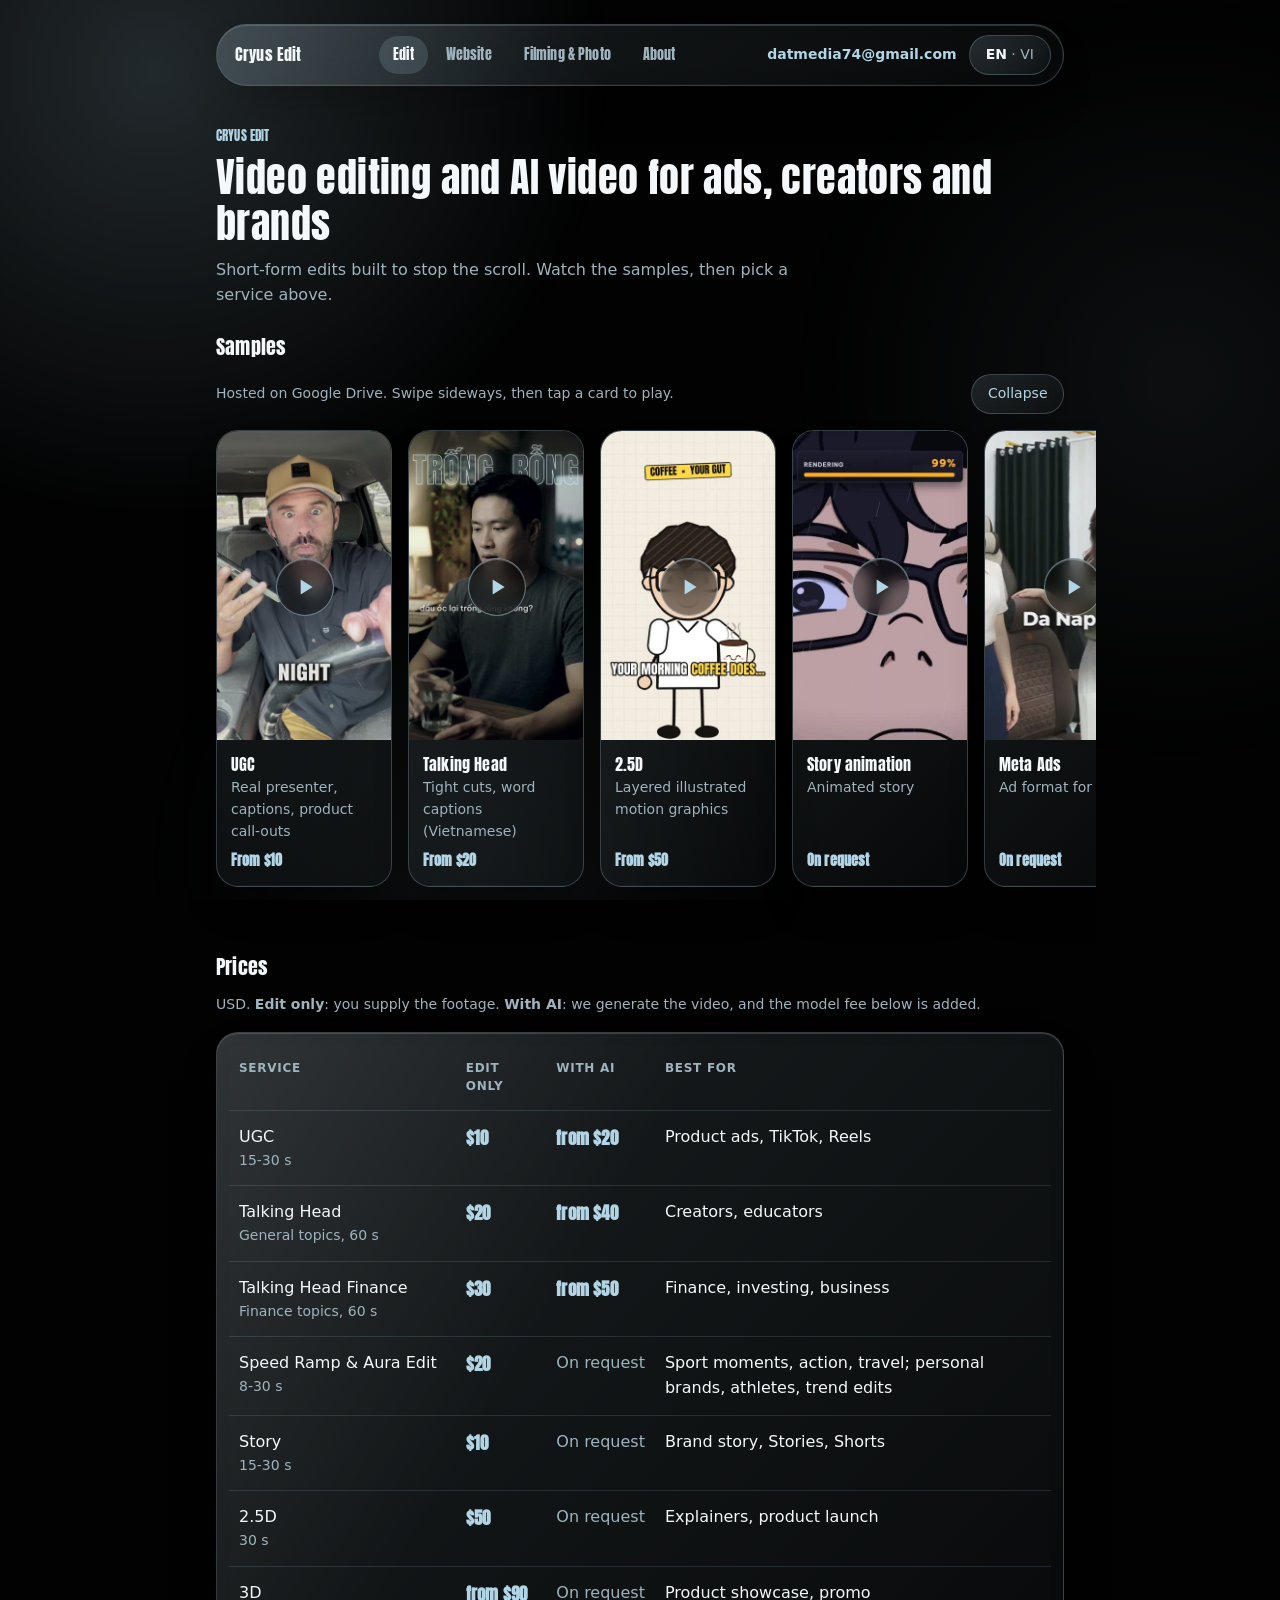
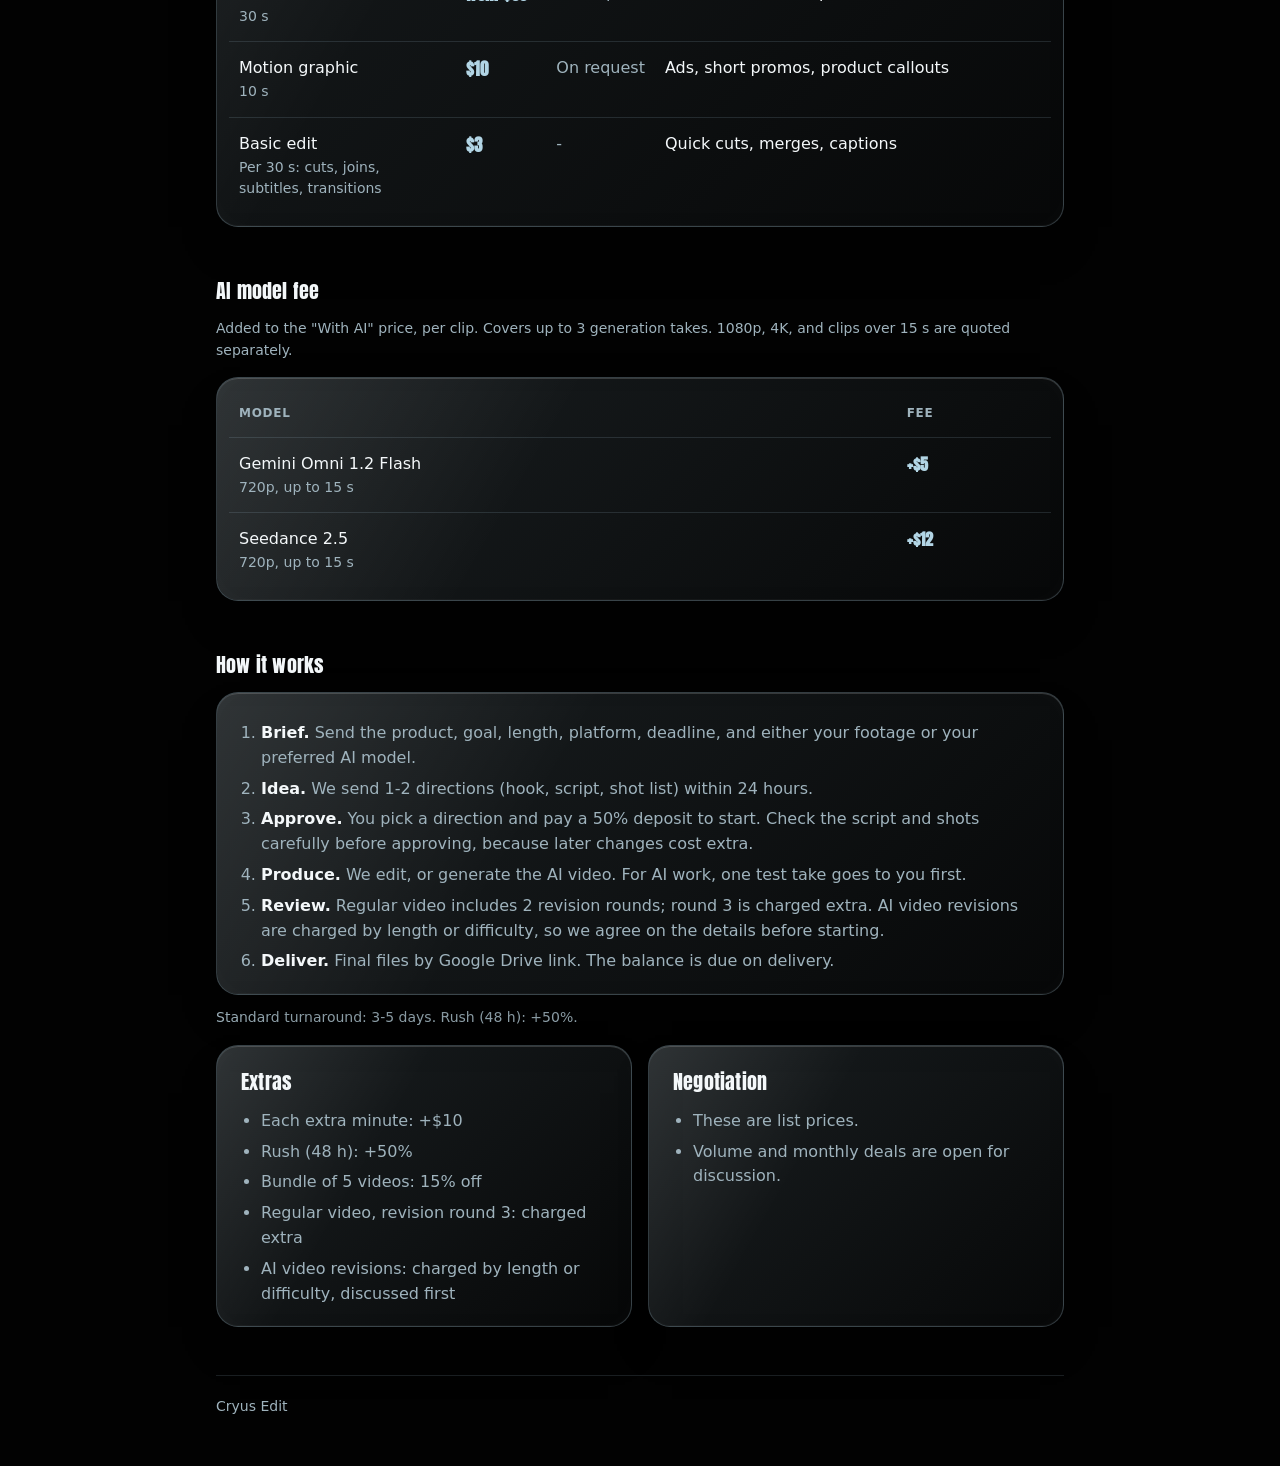
==== index.html @ 7b6c98f0 "Phone price table: show the Best for column and let the table scroll sideways with no visible scroll" ====
<!doctype html>
<html lang="en">
<head>
<meta charset="utf-8">
<meta name="viewport" content="width=device-width, initial-scale=1">
<title>Cryus Edit Store</title>
<meta name="description" content="Video editing, website, and filming services: samples, prices (USD), and process.">
<meta property="og:title" content="Cryus Edit">
<meta property="og:description" content="Video editing, website, and filming services: samples, prices (USD), and process.">
<meta property="og:type" content="website">
<meta property="og:url" content="https://cyrus5x89.github.io/store-cryus.click/">
<meta property="og:image" content="https://cyrus5x89.github.io/store-cryus.click/images/og-preview.jpg">
<meta property="og:image:width" content="1200">
<meta property="og:image:height" content="630">
<meta name="twitter:card" content="summary_large_image">
<link rel="preconnect" href="https://fonts.googleapis.com">
<link rel="preconnect" href="https://fonts.gstatic.com" crossorigin>
<link href="https://fonts.googleapis.com/css2?family=Anton&display=swap" rel="stylesheet">
<style>
  /* Theme: Onyx #020202 + Candy Blue #B2D5E5, liquid glass surfaces */
  :root {
    --grid: 48px;
    --display: "Anton", Impact, "Arial Narrow", sans-serif;
    --bg: #020202;
    --fg: #f4f8fa;
    --muted: #9fb3bd;
    --accent: #B2D5E5;
    --accent-text: #B2D5E5;
    --accent-ink: #020202;
    --surface: linear-gradient(135deg, rgba(178, 213, 229, .14), rgba(178, 213, 229, .03));
    --glass-border: rgba(178, 213, 229, .24);
    --line: rgba(178, 213, 229, .14);
    --glow: rgba(178, 213, 229, .34);
    --glow-soft: rgba(178, 213, 229, .12);
    --shadow: 0 24px 48px -24px rgba(0, 0, 0, .7);
    --sheen: rgba(255, 255, 255, .16);
  }

  * { box-sizing: border-box; }
  html { -webkit-text-size-adjust: 100%; }
  body { margin: 0; min-height: 100vh; background: var(--bg); color: var(--fg); font: 16px/1.55 system-ui, -apple-system, "Segoe UI", sans-serif; overflow-x: hidden; }
  body::before {
    content: ""; position: fixed; inset: 0; z-index: -1; pointer-events: none;
    background:
      radial-gradient(60vw 60vw at 12% 8%, var(--glow), transparent 60%),
      radial-gradient(50vw 50vw at 92% 42%, var(--glow-soft), transparent 62%),
      radial-gradient(44vw 44vw at 38% 96%, var(--glow-soft), transparent 62%);
    opacity: .55;
  }
  main { max-width: 880px; margin: 0 auto; padding: 24px 16px var(--grid); }

  /* One service per page: JS shows the section matching the menu hash */
  .page { display: none; }
  .page.active { display: block; }

  /* Liquid glass surface */
  .glass {
    position: relative; isolation: isolate;
    background: var(--surface);
    backdrop-filter: blur(22px) saturate(170%);
    -webkit-backdrop-filter: blur(22px) saturate(170%);
    border: 1px solid var(--glass-border);
    border-radius: 22px;
    box-shadow: inset 0 1px 0 var(--sheen), inset 0 -1px 0 rgba(255, 255, 255, .03), var(--shadow);
    overflow: hidden;
  }
  .glass::before {
    content: ""; position: absolute; inset: 0; z-index: -1; border-radius: inherit; pointer-events: none;
    background: linear-gradient(120deg, var(--sheen), transparent 38%);
    opacity: .6;
  }

  /* Top menu */
  .topbar { position: sticky; top: 12px; z-index: 20; display: flex; flex-wrap: wrap; align-items: center; justify-content: space-between; gap: 10px 16px; padding: 10px 12px 10px 18px; margin: 0 0 40px; border-radius: 999px; }
  .brand { font-weight: 700; letter-spacing: -.01em; color: var(--fg); text-decoration: none; }
  .nav { display: flex; flex-wrap: wrap; gap: 4px; }
  .nav a { color: var(--muted); text-decoration: none; font-size: 14px; padding: 8px 14px; border-radius: 999px; transition: background .2s ease, color .2s ease; }
  .nav a:hover, .nav a:focus-visible, .nav a.current { color: var(--fg); background: rgba(178, 213, 229, .16); }
  .tools { display: flex; align-items: center; gap: 12px; }
  .mail { font-size: 14px; color: var(--accent-text); text-decoration: none; font-weight: 600; }
  .lang { display: inline-block; font-size: 14px; color: var(--muted); padding: 8px 16px; border: 1px solid var(--glass-border); border-radius: 999px; background: var(--surface); backdrop-filter: blur(14px); -webkit-backdrop-filter: blur(14px); }
  .lang a { color: var(--muted); text-decoration: none; }
  .lang strong { color: var(--fg); }
  .eyebrow { margin: 0 0 8px; color: var(--accent-text); font-size: 13px; font-weight: 600; letter-spacing: .08em; text-transform: uppercase; }
  h1 { font-size: clamp(28px, 5vw, 40px); line-height: 1.15; margin: 0 0 12px; letter-spacing: -.01em; }
  h2 { font-size: 20px; margin: var(--grid) 0 12px; }
  .page > h2:first-child { margin-top: 24px; }
  .lead { color: var(--muted); margin: 0; max-width: 60ch; }
  .note { color: var(--muted); font-size: 14px; margin: 0 0 16px; }
  a { color: var(--accent-text); }
  h1, h2, .brand, .nav a, .eyebrow, td.price, figcaption strong, figcaption em { font-family: var(--display); font-weight: 400; letter-spacing: .01em; }

  /* Samples: a sideways strip that scrolls with touch on phones and two-finger trackpad on macOS */
  .demos { display: flex; gap: 16px; overflow-x: auto; scroll-snap-type: x mandatory; overscroll-behavior-x: contain; -webkit-overflow-scrolling: touch; scrollbar-width: none; margin: -12px -32px -40px; padding: 16px 32px 56px; scroll-padding-inline: 32px; }
  .demos > figure { flex: 0 0 176px; scroll-snap-align: start; backdrop-filter: none; -webkit-backdrop-filter: none; }
  .demos::-webkit-scrollbar { display: none; }
  .samples-bar { display: flex; flex-wrap: wrap; align-items: center; justify-content: space-between; gap: 8px 12px; margin: 0 0 12px; }
  .samples-bar .note { margin: 0; }
  .toggle { font: inherit; font-size: 14px; color: var(--accent-text); background: var(--surface); border: 1px solid var(--glass-border); border-radius: 999px; padding: 8px 16px; cursor: pointer; backdrop-filter: blur(14px); -webkit-backdrop-filter: blur(14px); }
  .toggle:hover, .toggle:focus-visible { border-color: var(--accent); }
  [hidden] { display: none !important; }
  figure { margin: 0; display: flex; flex-direction: column; transition: transform .25s ease; }
  @media (hover: hover) { figure:hover { transform: translateY(-3px); } }
  .frame { position: relative; aspect-ratio: 9 / 16; background: #000; }
  .frame.lite { cursor: pointer; background: #000 var(--poster) center / var(--fit, cover) no-repeat; }
  .frame.lite::after {
    content: ""; position: absolute; left: 50%; top: 50%; width: 56px; height: 56px; margin: -28px 0 0 -28px;
    border-radius: 50%; background: rgba(2, 2, 2, .42) url("data:image/svg+xml,%3Csvg xmlns='http://www.w3.org/2000/svg' viewBox='0 0 24 24'%3E%3Cpath fill='%23B2D5E5' d='M8 5v14l11-7z'/%3E%3C/svg%3E") no-repeat center / 26px;
    border: 1px solid rgba(178, 213, 229, .5); box-shadow: inset 0 1px 0 rgba(255, 255, 255, .25);
    backdrop-filter: blur(8px); -webkit-backdrop-filter: blur(8px);
  }
  .frame.lite:hover::after, .frame.lite:focus-visible::after { background-color: rgba(2, 2, 2, .65); }
  .frame iframe { position: absolute; inset: 0; width: 100%; height: 100%; border: 0; }
  .lightbox { position: fixed; inset: 0; z-index: 50; display: grid; place-items: center; padding: 16px; background: rgba(2, 2, 2, .9); }
  .lightbox-frame { position: relative; height: min(82vh, (100vw - 32px) * 16 / 9); aspect-ratio: 9 / 16; background: #000; border-radius: 18px; overflow: hidden; }
  .lightbox-frame iframe { position: absolute; inset: 0; width: 100%; height: 100%; border: 0; }
  .lightbox-close { position: absolute; top: 16px; right: 16px; width: 44px; height: 44px; border-radius: 50%; border: 1px solid var(--glass-border); background: var(--surface); color: var(--fg); font: inherit; font-size: 26px; line-height: 1; cursor: pointer; }
  figcaption { flex: 1; display: flex; flex-direction: column; padding: 12px 14px 14px; }
  figcaption strong { display: block; font-size: 16px; }
  figcaption span { display: block; color: var(--muted); font-size: 14px; }
  figcaption em { margin-top: auto; padding-top: 8px; font-style: normal; font-weight: 600; font-size: 14px; color: var(--accent-text); }

  .table-wrap { padding: 12px; overflow-x: auto; scrollbar-width: none; }
  .table-wrap::-webkit-scrollbar { display: none; }
  table { width: 100%; border-collapse: collapse; }
  th, td { text-align: left; padding: 14px 10px; border-bottom: 1px solid var(--line); vertical-align: top; }
  tr:last-child td { border-bottom: 0; }
  th { font-size: 12px; text-transform: uppercase; letter-spacing: .06em; color: var(--muted); font-weight: 600; }
  td.price { white-space: nowrap; font-weight: 700; font-size: 17px; color: var(--accent-text); }
  td small { display: block; color: var(--muted); font-weight: 400; font-size: 14px; }
  td.na { color: var(--muted); white-space: nowrap; }
  tr:hover td { background: rgba(178, 213, 229, .06); }
  .fee { width: 100%; }
  .fee td.price { font-size: 16px; }

  .panel { padding: 20px 24px; }
  ol, ul { padding-left: 20px; color: var(--muted); margin: 8px 0 0; }
  li + li { margin-top: 6px; }
  li strong { color: var(--fg); }
  .cols { display: grid; grid-template-columns: 1fr 1fr; gap: 16px; margin-top: 16px; }
  .cols .panel h2 { margin-top: 0; }
  .soon { margin: 0; color: var(--muted); }
  .about-text { margin: 0 0 14px; color: var(--fg); }
  .about-text:last-child { margin-bottom: 0; }
  footer { margin-top: var(--grid); padding-top: 20px; border-top: 1px solid var(--line); color: var(--muted); font-size: 14px; }

  @media (prefers-reduced-motion: reduce) { figure, .nav a { transition: none; } }
  @media (max-width: 560px) {
    main { padding: 16px 16px 32px; }
    .topbar { position: static; border-radius: 22px; padding: 12px 14px; }
    .tools { display: contents; }
    .lang { order: 1; }
    .nav { order: 2; width: 100%; justify-content: space-between; }
    .mail { order: 3; width: 100%; text-align: center; }
    .nav a { padding: 8px 12px; }
    table:not(.fee) { min-width: 520px; }
    .cols { grid-template-columns: 1fr; }
    .demos { gap: 12px; margin: -12px -16px -40px; padding: 16px 16px 56px; scroll-padding-inline: 16px; }
    .demos > figure { flex-basis: 62vw; max-width: 220px; }
    .panel { padding: 16px 16px; }
    .table-wrap { padding: 8px; }
  }
</style>
</head>
<body>
<main>
  <div class="glass topbar">
    <a class="brand" href="#edit">Cryus Edit</a>
    <nav class="nav" aria-label="Services">
      <a href="#edit" class="current">Edit</a>
      <a href="#website">Website</a>
      <a href="#shoot">Filming &amp; Photo</a>
      <a href="#about">About</a>
    </nav>
    <div class="tools">
      <a class="mail" href="mailto:datmedia74@gmail.com">datmedia74@gmail.com</a>
      <nav class="lang" aria-label="Language"><strong>EN</strong> · <a href="vi/">VI</a></nav>
    </div>
  </div>

  <header>
    <p class="eyebrow">Cryus Edit</p>
    <h1>Video editing and AI video for ads, creators and brands</h1>
    <p class="lead">Short-form edits built to stop the scroll. Watch the samples, then pick a service above.</p>
  </header>

  <section id="edit" class="page active">
    <h2>Samples</h2>
    <div class="samples-bar">
      <p class="note">Hosted on Google Drive. Swipe sideways, then tap a card to play.</p>
      <button class="toggle" type="button" aria-expanded="true" aria-controls="samples" data-show="Expand" data-hide="Collapse">Collapse</button>
    </div>
    <div id="samples" class="demos">
      <figure class="glass">
        <div class="frame lite" data-id="1p9pjjGPeXxyqA8S3aKXoraft8uNAAS96" role="button" tabindex="0" aria-label="Play UGC sample" style="--poster: url(posters/ugc.jpg)"></div>
        <figcaption><strong>UGC</strong><span>Real presenter, captions, product call-outs</span><em>From $10</em></figcaption>
      </figure>
      <figure class="glass">
        <div class="frame lite" data-id="1J3FIUL8aNveXHi1twIa9HFQ4Rhoi6mRR" role="button" tabindex="0" aria-label="Play talking head sample" style="--poster: url(posters/talking-head.jpg)"></div>
        <figcaption><strong>Talking Head</strong><span>Tight cuts, word captions (Vietnamese)</span><em>From $20</em></figcaption>
      </figure>
      <figure class="glass">
        <div class="frame lite" data-id="1OXOwCn41_zzfOne5k1NEwhC5j-mdf4Fe" role="button" tabindex="0" aria-label="Play 2.5D sample" style="--poster: url(posters/2-5d.jpg)"></div>
        <figcaption><strong>2.5D</strong><span>Layered illustrated motion graphics</span><em>From $50</em></figcaption>
      </figure>
      <figure class="glass">
        <a class="frame lite" href="https://drive.google.com/file/d/1ZDlUkHjY2deSe7CjZ_yTsZkhxEV7LFqw/view" target="_blank" rel="noopener" aria-label="Open story animation on Google Drive" style="--poster: url(posters/story-animation.jpg); --fit: contain"></a>
        <figcaption><strong>Story animation</strong><span>Animated story</span><em>On request</em></figcaption>
      </figure>
      <figure class="glass">
        <div class="frame lite" data-id="1ChYAYzRmGsgafRvuCCMm8z8-V-Dq0fQ4" role="button" tabindex="0" aria-label="Play Meta Ads sample" style="--poster: url(posters/meta-ads.jpg)"></div>
        <figcaption><strong>Meta Ads</strong><span>Ad format for Meta</span><em>On request</em></figcaption>
      </figure>
      <figure class="glass">
        <div class="frame lite" data-id="1Dmc73qUovKvxWZnsee2c2e-Tgw_4gIPB" role="button" tabindex="0" aria-label="Play TikTok Ads sample" style="--poster: url(posters/tiktok-ads.jpg)"></div>
        <figcaption><strong>TikTok Ads</strong><span>Ad format for TikTok</span><em>On request</em></figcaption>
      </figure>
      <figure class="glass">
        <div class="frame lite" data-id="1_vcpfGdxhUAM4mWTvZEfxN376J46DKhQ" role="button" tabindex="0" aria-label="Play Video AI sample" style="--poster: url(posters/video-ai.jpg)"></div>
        <figcaption><strong>Video AI</strong><span>AI-generated video</span><em>On request</em></figcaption>
      </figure>
      <figure class="glass">
        <div class="frame lite" data-id="1BuWizvljoYq9TpTMN3lXQ958Pi2RWB16" role="button" tabindex="0" aria-label="Play ASRM sample" style="--poster: url(posters/asrm.jpg)"></div>
        <figcaption><strong>ASRM</strong><span>Sample video</span><em>On request</em></figcaption>
      </figure>
      <figure class="glass">
        <div class="frame lite" data-id="1CV-J16uWAyp7_Tw1kbD-FGR_nJsXSlUb" role="button" tabindex="0" aria-label="Play international UGC sample" style="--poster: url(posters/ugc-international.jpg)"></div>
        <figcaption><strong>International UGC</strong><span>English-speaking creator</span><em>On request</em></figcaption>
      </figure>
    </div>

    <h2>Prices</h2>
    <p class="note">USD. <strong>Edit only</strong>: you supply the footage. <strong>With AI</strong>: we generate the video, and the model fee below is added.</p>
    <div class="glass table-wrap">
      <table>
        <thead>
          <tr><th>Service</th><th>Edit only</th><th>With AI</th><th>Best for</th></tr>
        </thead>
        <tbody>
          <tr><td>UGC<small>15-30 s</small></td><td class="price">$10</td><td class="price">from $20</td><td>Product ads, TikTok, Reels</td></tr>
          <tr><td>Talking Head<small>General topics, 60 s</small></td><td class="price">$20</td><td class="price">from $40</td><td>Creators, educators</td></tr>
          <tr><td>Talking Head Finance<small>Finance topics, 60 s</small></td><td class="price">$30</td><td class="price">from $50</td><td>Finance, investing, business</td></tr>
          <tr><td>Speed Ramp &amp; Aura Edit<small>8-30 s</small></td><td class="price">$20</td><td class="na">On request</td><td>Sport moments, action, travel; personal brands, athletes, trend edits</td></tr>
          <tr><td>Story<small>15-30 s</small></td><td class="price">$10</td><td class="na">On request</td><td>Brand story, Stories, Shorts</td></tr>
          <tr><td>2.5D<small>30 s</small></td><td class="price">$50</td><td class="na">On request</td><td>Explainers, product launch</td></tr>
          <tr><td>3D<small>30 s</small></td><td class="price">from $90</td><td class="na">On request</td><td>Product showcase, promo</td></tr>
          <tr><td>Motion graphic<small>10 s</small></td><td class="price">$10</td><td class="na">On request</td><td>Ads, short promos, product callouts</td></tr>
          <tr><td>Basic edit<small>Per 30 s: cuts, joins, subtitles, transitions</small></td><td class="price">$3</td><td class="na">-</td><td>Quick cuts, merges, captions</td></tr>
        </tbody>
      </table>
    </div>

    <h2>AI model fee</h2>
    <p class="note">Added to the "With AI" price, per clip. Covers up to 3 generation takes. 1080p, 4K, and clips over 15 s are quoted separately.</p>
    <div class="glass table-wrap">
      <table class="fee">
        <thead>
          <tr><th>Model</th><th>Fee</th></tr>
        </thead>
        <tbody>
          <tr><td>Gemini Omni 1.2 Flash<small>720p, up to 15 s</small></td><td class="price">+$5</td></tr>
          <tr><td>Seedance 2.5<small>720p, up to 15 s</small></td><td class="price">+$12</td></tr>
        </tbody>
      </table>
    </div>

    <h2>How it works</h2>
    <div class="glass panel">
      <ol>
        <li><strong>Brief.</strong> Send the product, goal, length, platform, deadline, and either your footage or your preferred AI model.</li>
        <li><strong>Idea.</strong> We send 1-2 directions (hook, script, shot list) within 24 hours.</li>
        <li><strong>Approve.</strong> You pick a direction and pay a 50% deposit to start. Check the script and shots carefully before approving, because later changes cost extra.</li>
        <li><strong>Produce.</strong> We edit, or generate the AI video. For AI work, one test take goes to you first.</li>
        <li><strong>Review.</strong> Regular video includes 2 revision rounds; round 3 is charged extra. AI video revisions are charged by length or difficulty, so we agree on the details before starting.</li>
        <li><strong>Deliver.</strong> Final files by Google Drive link. The balance is due on delivery.</li>
      </ol>
    </div>
    <p class="note" style="margin-top:12px">Standard turnaround: 3-5 days. Rush (48 h): +50%.</p>

    <div class="cols">
      <section class="glass panel">
        <h2>Extras</h2>
        <ul>
          <li>Each extra minute: +$10</li>
          <li>Rush (48 h): +50%</li>
          <li>Bundle of 5 videos: 15% off</li>
          <li>Regular video, revision round 3: charged extra</li>
          <li>AI video revisions: charged by length or difficulty, discussed first</li>
        </ul>
      </section>
      <section class="glass panel">
        <h2>Negotiation</h2>
        <ul>
          <li>These are list prices.</li>
          <li>Volume and monthly deals are open for discussion.</li>
        </ul>
      </section>
    </div>
  </section>

  <section id="website" class="page">
    <h2>Website</h2>
    <div class="glass panel">
      <p class="soon"><strong>Coming soon.</strong> No preview yet. Email us to discuss your website.</p>
    </div>
  </section>

  <section id="shoot" class="page">
    <h2>Filming &amp; Photo</h2>
    <div class="glass panel">
      <p class="soon"><strong>Coming soon.</strong> No preview yet. Email us to discuss your shoot.</p>
    </div>
  </section>

  <section id="about" class="page">
    <h2>About</h2>
    <div class="glass panel">
      <p class="about-text">I have been editing videos since 2019, starting from small independent projects. Over seven years, I have built a strong sense of pacing: knowing when to punch in and when to leave room to breathe.</p>
      <p class="about-text">I structure every short video to hold attention from start to finish, with a strong opening hook, deliberate camera angles, clean transitions, and a CTA that lands naturally at the end.</p>
    </div>
  </section>

  <footer>Cryus Edit</footer>
</main>
<script>
  // One service per page: the menu hash picks which section shows.
  var pages = ['edit', 'website', 'shoot', 'about'];
  function showPage(scroll) {
    var id = location.hash.slice(1);
    if (pages.indexOf(id) < 0) id = 'edit';
    document.querySelectorAll('.page').forEach(function (s) { s.classList.toggle('active', s.id === id); });
    document.querySelectorAll('.nav a').forEach(function (a) { a.classList.toggle('current', a.getAttribute('href') === '#' + id); });
    if (scroll) window.scrollTo(0, 0);
  }
  addEventListener('hashchange', function () { showPage(true); });
  showPage(false);

  // Collapse / expand the samples strip.
  document.querySelectorAll('.toggle').forEach(function (btn) {
    var box = document.getElementById(btn.getAttribute('aria-controls'));
    btn.addEventListener('click', function () {
      var open = btn.getAttribute('aria-expanded') !== 'true';
      btn.setAttribute('aria-expanded', String(open));
      box.hidden = !open;
      btn.textContent = open ? btn.dataset.hide : btn.dataset.show;
    });
  });

  // Lite embed: ảnh poster trước, trình phát Drive chỉ tải khi bấm.
  var box = document.createElement('div');
  box.className = 'lightbox';
  box.hidden = true;
  box.innerHTML = '<div class="lightbox-frame"></div><button class="lightbox-close" type="button" aria-label="Close">&times;</button>';
  document.body.appendChild(box);
  function closeBox() {
    box.hidden = true;
    box.querySelector('.lightbox-frame').replaceChildren();
  }
  box.addEventListener('click', function (e) { if (e.target === box) closeBox(); });
  box.querySelector('.lightbox-close').addEventListener('click', closeBox);
  addEventListener('keydown', function (e) { if (e.key === 'Escape' && !box.hidden) closeBox(); });

  document.querySelectorAll('div.frame.lite').forEach(function (el) {
    function open() {
      var f = document.createElement('iframe');
      f.src = 'https://drive.google.com/file/d/' + el.dataset.id + '/preview';
      f.allow = 'autoplay; fullscreen';
      f.allowFullscreen = true;
      f.title = el.getAttribute('aria-label');
      box.querySelector('.lightbox-frame').replaceChildren(f);
      box.hidden = false;
    }
    el.addEventListener('click', open);
    el.addEventListener('keydown', function (e) {
      if (e.key === 'Enter' || e.key === ' ') { e.preventDefault(); open(); }
    });
  });

  // Alignment check: ?grid=48 draws a 48px canvas grid over the page.
  if (new URLSearchParams(location.search).get('grid') === '48') {
    var c = document.createElement('canvas');
    c.style.cssText = 'position:absolute;top:0;left:0;pointer-events:none;z-index:9999';
    document.body.appendChild(c);
    var draw = function () {
      c.width = document.documentElement.scrollWidth;
      c.height = document.documentElement.scrollHeight;
      var x = c.getContext('2d');
      x.strokeStyle = 'rgba(255,0,0,.35)';
      x.beginPath();
      var m = document.querySelector('main').getBoundingClientRect();
      var ox = (m.left + scrollX) % 48;
      for (var i = ox; i <= c.width; i += 48) { x.moveTo(i + .5, 0); x.lineTo(i + .5, c.height); }
      for (var j = 0; j <= c.height; j += 48) { x.moveTo(0, j + .5); x.lineTo(c.width, j + .5); }
      x.stroke();
    };
    draw();
    addEventListener('resize', draw);
  }
</script>
</body>
</html>
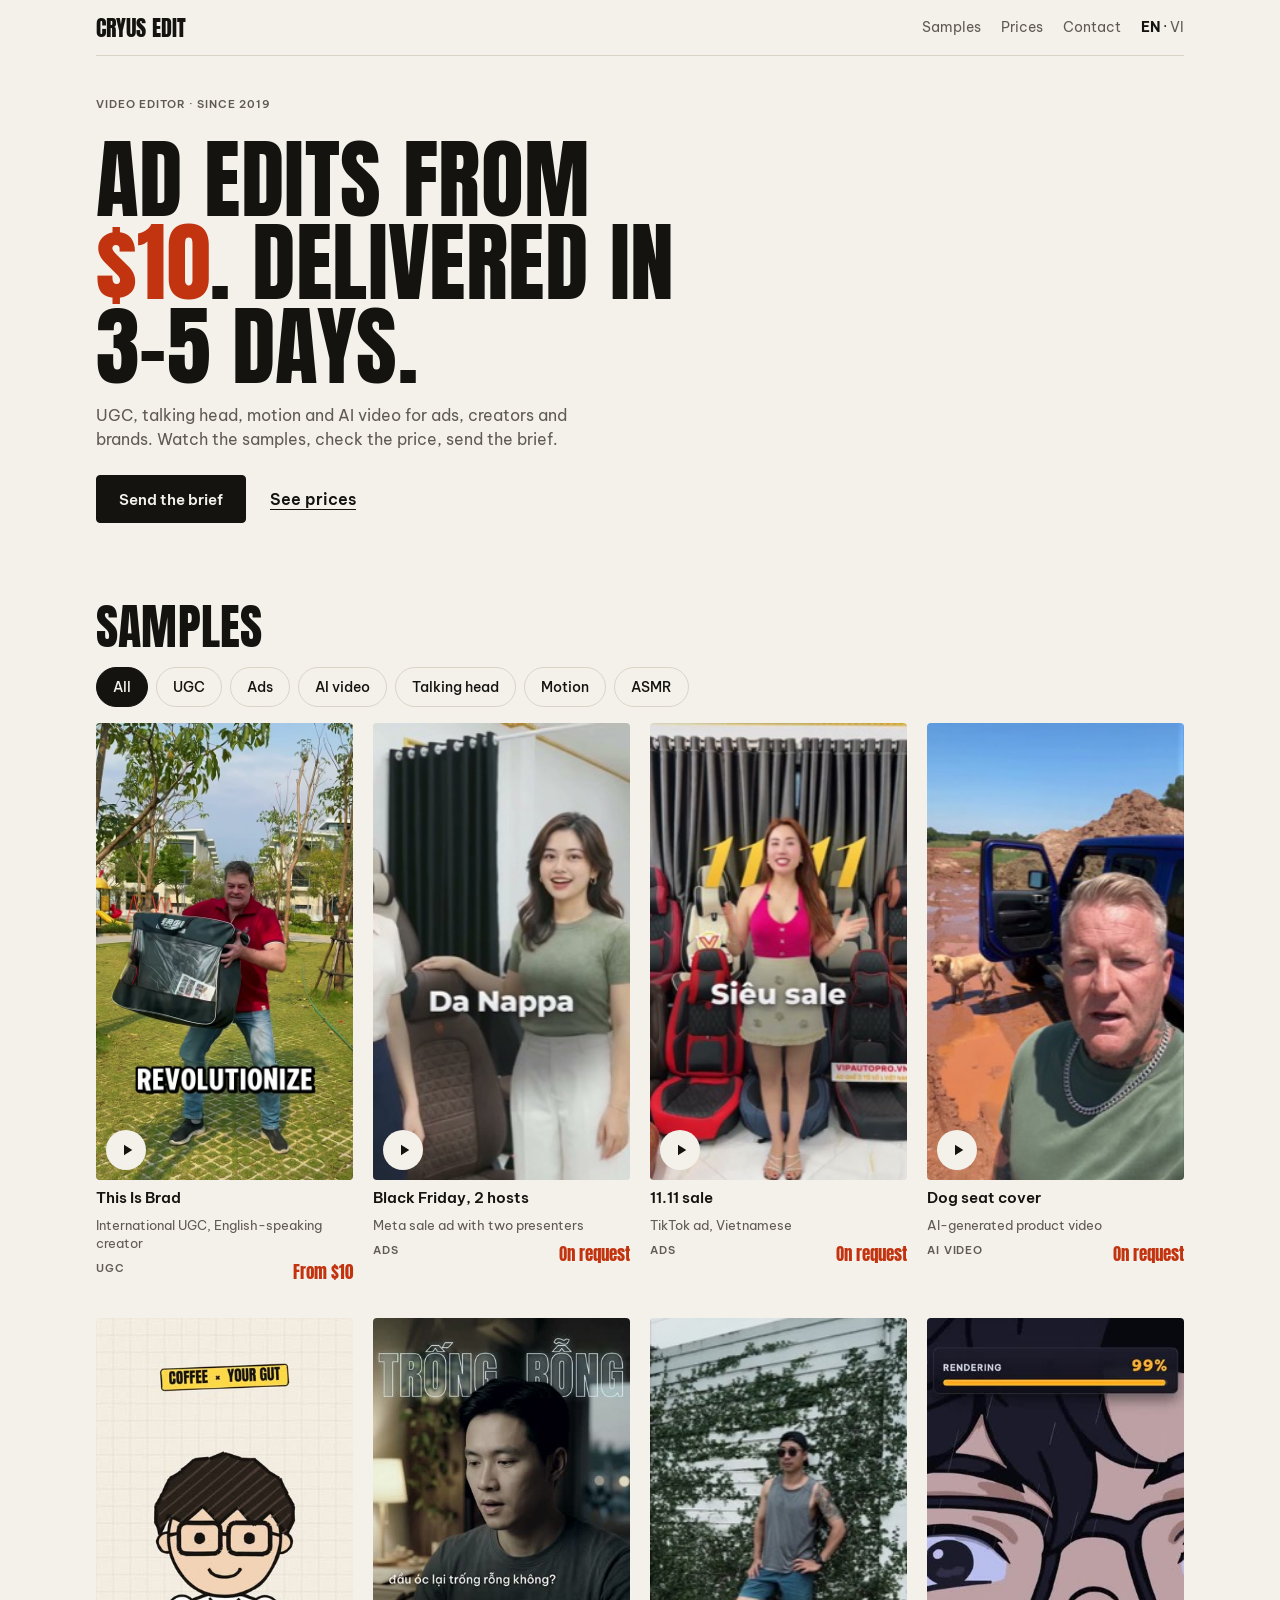
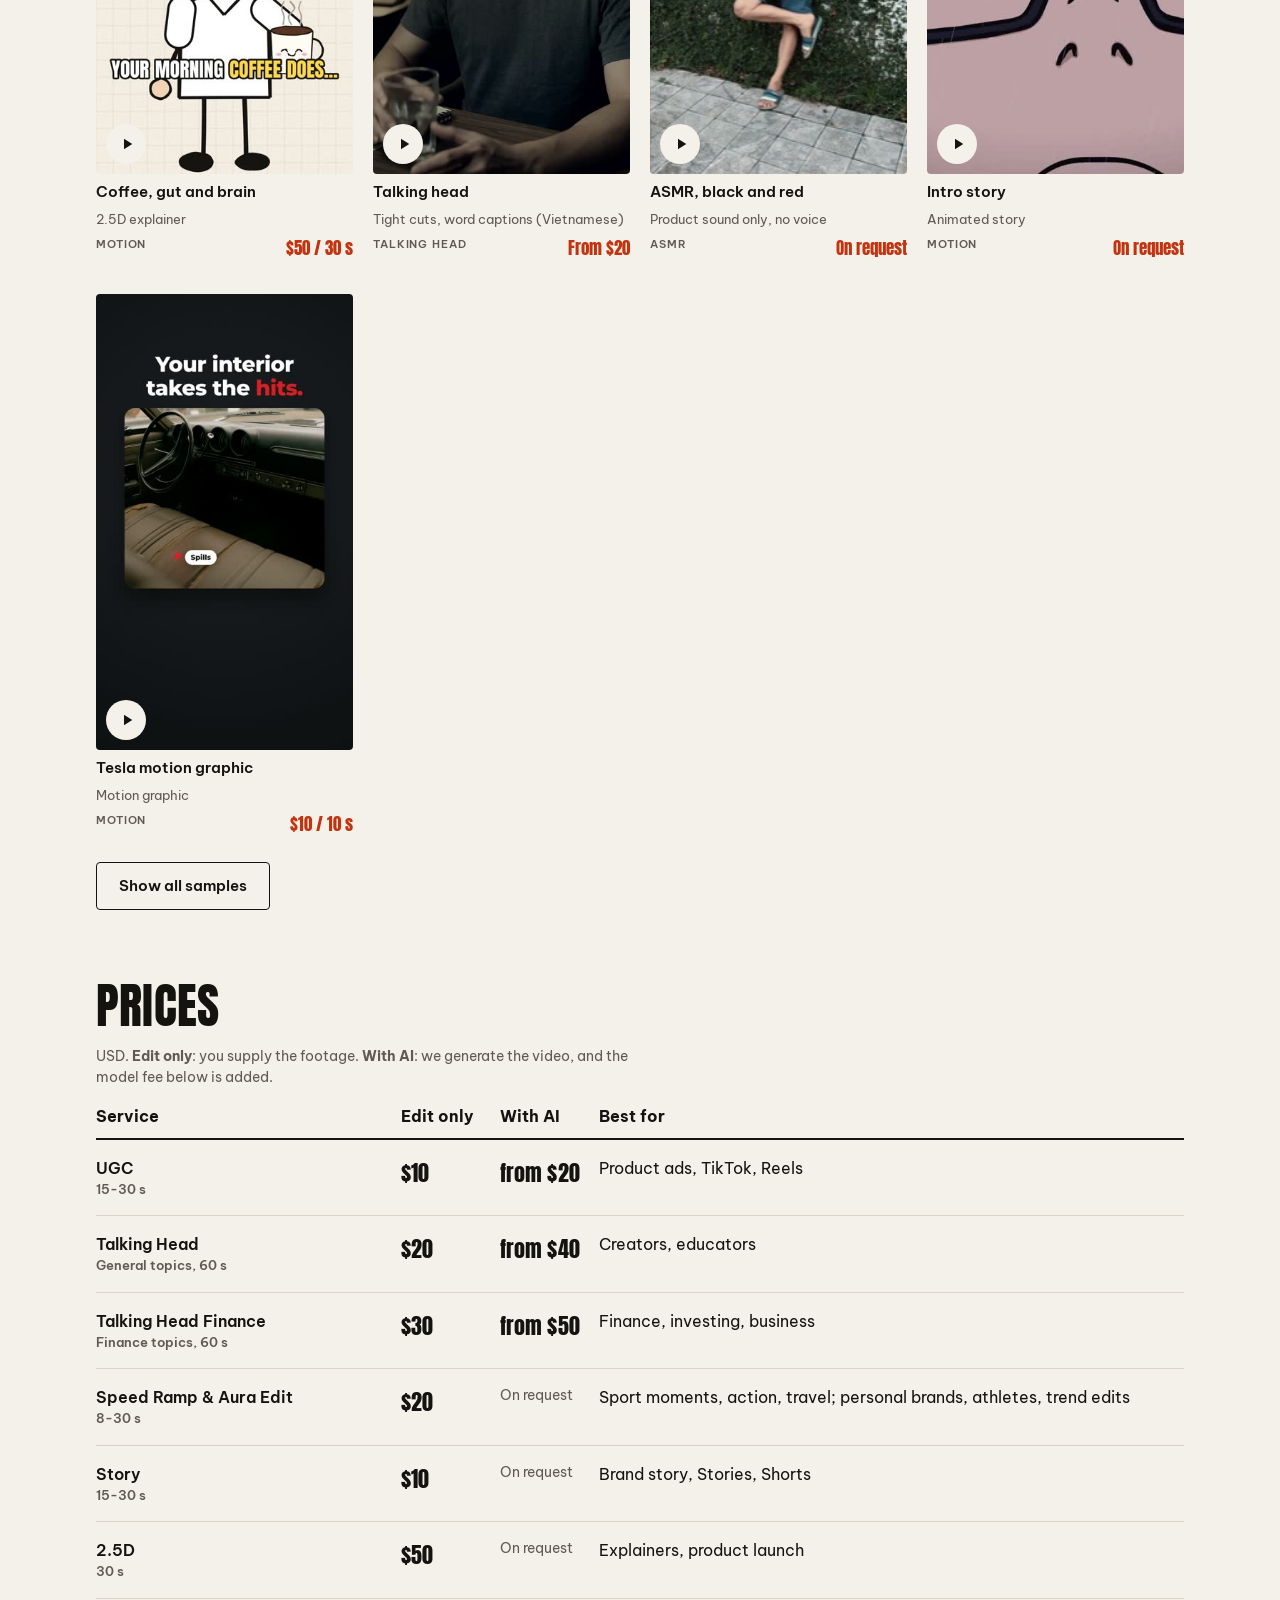
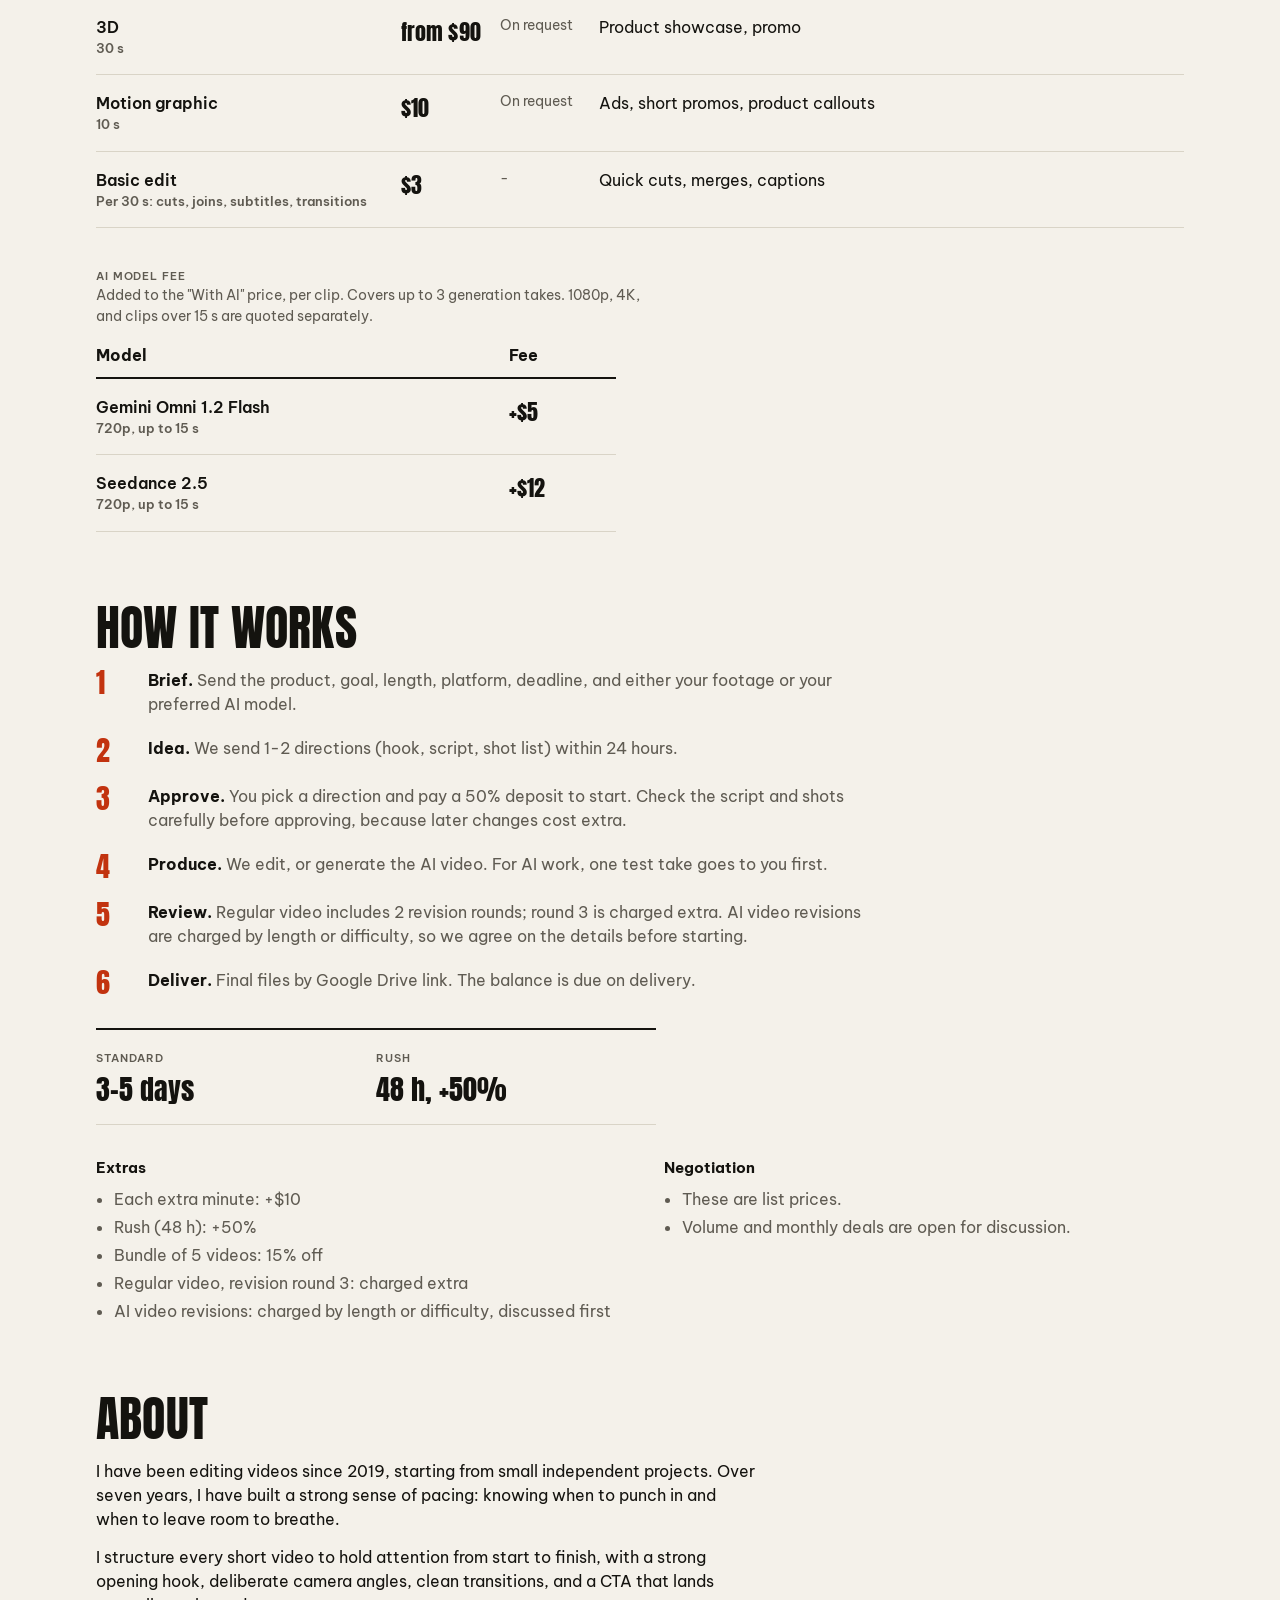
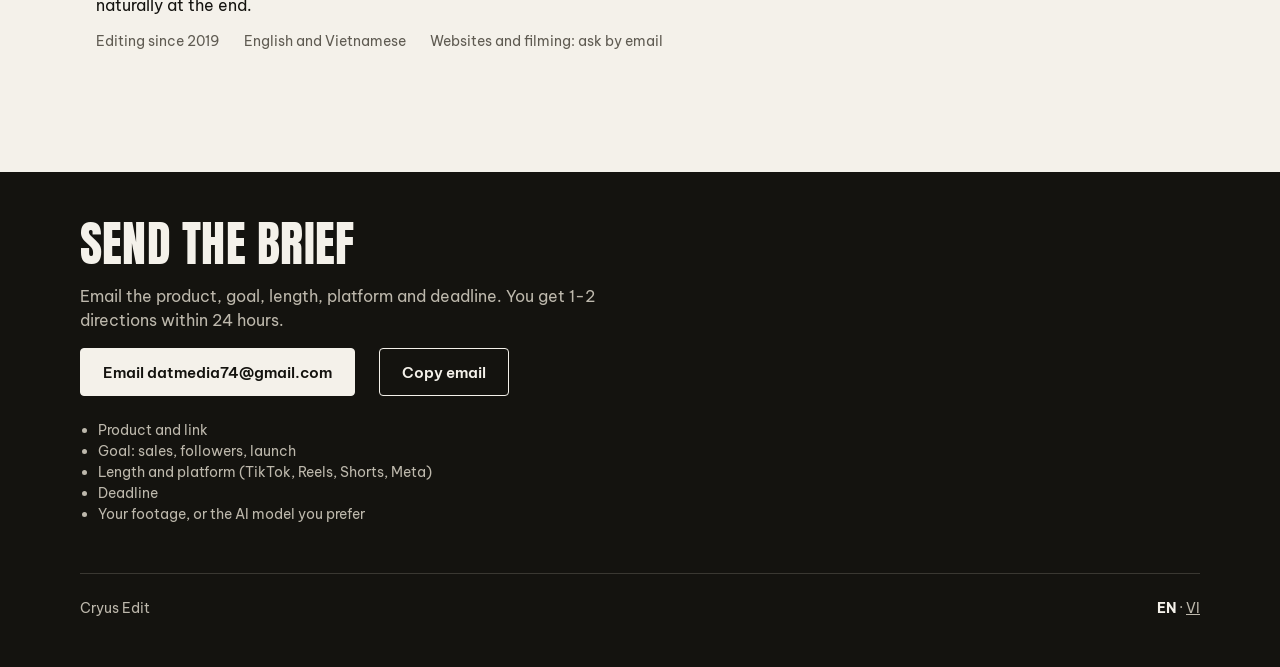
==== commit 0e2f09d9: "Redesign as a light rate card: price-first hero, filterable 9:16 sample grid from samples.json, stac" ====
--- a/index.html
+++ b/index.html
@@ -3,283 +3,150 @@
 <head>
 <meta charset="utf-8">
 <meta name="viewport" content="width=device-width, initial-scale=1">
-<title>Cryus Edit Store</title>
-<meta name="description" content="Video editing, website, and filming services: samples, prices (USD), and process.">
+<title>Cryus Edit: short-form video editing</title>
+<meta name="description" content="Short-form ad edits, UGC, talking head and AI video. Samples, prices in USD, and how it works.">
 <meta property="og:title" content="Cryus Edit">
-<meta property="og:description" content="Video editing, website, and filming services: samples, prices (USD), and process.">
+<meta property="og:description" content="Short-form ad edits from $10. Samples, prices in USD, and how it works.">
 <meta property="og:type" content="website">
 <meta property="og:url" content="https://cyrus5x89.github.io/store-cryus.click/">
 <meta property="og:image" content="https://cyrus5x89.github.io/store-cryus.click/images/og-preview.jpg">
 <meta property="og:image:width" content="1200">
 <meta property="og:image:height" content="630">
 <meta name="twitter:card" content="summary_large_image">
+<link rel="alternate" hreflang="en" href="https://cyrus5x89.github.io/store-cryus.click/">
+<link rel="alternate" hreflang="vi" href="https://cyrus5x89.github.io/store-cryus.click/vi/">
 <link rel="preconnect" href="https://fonts.googleapis.com">
 <link rel="preconnect" href="https://fonts.gstatic.com" crossorigin>
-<link href="https://fonts.googleapis.com/css2?family=Anton&display=swap" rel="stylesheet">
-<style>
-  /* Theme: Onyx #020202 + Candy Blue #B2D5E5, liquid glass surfaces */
-  :root {
-    --grid: 48px;
-    --display: "Anton", Impact, "Arial Narrow", sans-serif;
-    --bg: #020202;
-    --fg: #f4f8fa;
-    --muted: #9fb3bd;
-    --accent: #B2D5E5;
-    --accent-text: #B2D5E5;
-    --accent-ink: #020202;
-    --surface: linear-gradient(135deg, rgba(178, 213, 229, .14), rgba(178, 213, 229, .03));
-    --glass-border: rgba(178, 213, 229, .24);
-    --line: rgba(178, 213, 229, .14);
-    --glow: rgba(178, 213, 229, .34);
-    --glow-soft: rgba(178, 213, 229, .12);
-    --shadow: 0 24px 48px -24px rgba(0, 0, 0, .7);
-    --sheen: rgba(255, 255, 255, .16);
-  }
-
-  * { box-sizing: border-box; }
-  html { -webkit-text-size-adjust: 100%; }
-  body { margin: 0; min-height: 100vh; background: var(--bg); color: var(--fg); font: 16px/1.55 system-ui, -apple-system, "Segoe UI", sans-serif; overflow-x: hidden; }
-  body::before {
-    content: ""; position: fixed; inset: 0; z-index: -1; pointer-events: none;
-    background:
-      radial-gradient(60vw 60vw at 12% 8%, var(--glow), transparent 60%),
-      radial-gradient(50vw 50vw at 92% 42%, var(--glow-soft), transparent 62%),
-      radial-gradient(44vw 44vw at 38% 96%, var(--glow-soft), transparent 62%);
-    opacity: .55;
-  }
-  main { max-width: 880px; margin: 0 auto; padding: 24px 16px var(--grid); }
-
-  /* One service per page: JS shows the section matching the menu hash */
-  .page { display: none; }
-  .page.active { display: block; }
-
-  /* Liquid glass surface */
-  .glass {
-    position: relative; isolation: isolate;
-    background: var(--surface);
-    backdrop-filter: blur(22px) saturate(170%);
-    -webkit-backdrop-filter: blur(22px) saturate(170%);
-    border: 1px solid var(--glass-border);
-    border-radius: 22px;
-    box-shadow: inset 0 1px 0 var(--sheen), inset 0 -1px 0 rgba(255, 255, 255, .03), var(--shadow);
-    overflow: hidden;
-  }
-  .glass::before {
-    content: ""; position: absolute; inset: 0; z-index: -1; border-radius: inherit; pointer-events: none;
-    background: linear-gradient(120deg, var(--sheen), transparent 38%);
-    opacity: .6;
-  }
-
-  /* Top menu */
-  .topbar { position: sticky; top: 12px; z-index: 20; display: flex; flex-wrap: wrap; align-items: center; justify-content: space-between; gap: 10px 16px; padding: 10px 12px 10px 18px; margin: 0 0 40px; border-radius: 999px; }
-  .brand { font-weight: 700; letter-spacing: -.01em; color: var(--fg); text-decoration: none; }
-  .nav { display: flex; flex-wrap: wrap; gap: 4px; }
-  .nav a { color: var(--muted); text-decoration: none; font-size: 14px; padding: 8px 14px; border-radius: 999px; transition: background .2s ease, color .2s ease; }
-  .nav a:hover, .nav a:focus-visible, .nav a.current { color: var(--fg); background: rgba(178, 213, 229, .16); }
-  .tools { display: flex; align-items: center; gap: 12px; }
-  .mail { font-size: 14px; color: var(--accent-text); text-decoration: none; font-weight: 600; }
-  .lang { display: inline-block; font-size: 14px; color: var(--muted); padding: 8px 16px; border: 1px solid var(--glass-border); border-radius: 999px; background: var(--surface); backdrop-filter: blur(14px); -webkit-backdrop-filter: blur(14px); }
-  .lang a { color: var(--muted); text-decoration: none; }
-  .lang strong { color: var(--fg); }
-  .eyebrow { margin: 0 0 8px; color: var(--accent-text); font-size: 13px; font-weight: 600; letter-spacing: .08em; text-transform: uppercase; }
-  h1 { font-size: clamp(28px, 5vw, 40px); line-height: 1.15; margin: 0 0 12px; letter-spacing: -.01em; }
-  h2 { font-size: 20px; margin: var(--grid) 0 12px; }
-  .page > h2:first-child { margin-top: 24px; }
-  .lead { color: var(--muted); margin: 0; max-width: 60ch; }
-  .note { color: var(--muted); font-size: 14px; margin: 0 0 16px; }
-  a { color: var(--accent-text); }
-  h1, h2, .brand, .nav a, .eyebrow, td.price, figcaption strong, figcaption em { font-family: var(--display); font-weight: 400; letter-spacing: .01em; }
-
-  /* Samples: a sideways strip that scrolls with touch on phones and two-finger trackpad on macOS */
-  .demos { display: flex; gap: 16px; overflow-x: auto; scroll-snap-type: x mandatory; overscroll-behavior-x: contain; -webkit-overflow-scrolling: touch; scrollbar-width: none; margin: -12px -32px -40px; padding: 16px 32px 56px; scroll-padding-inline: 32px; }
-  .demos > figure { flex: 0 0 176px; scroll-snap-align: start; backdrop-filter: none; -webkit-backdrop-filter: none; }
-  .demos::-webkit-scrollbar { display: none; }
-  .samples-bar { display: flex; flex-wrap: wrap; align-items: center; justify-content: space-between; gap: 8px 12px; margin: 0 0 12px; }
-  .samples-bar .note { margin: 0; }
-  .toggle { font: inherit; font-size: 14px; color: var(--accent-text); background: var(--surface); border: 1px solid var(--glass-border); border-radius: 999px; padding: 8px 16px; cursor: pointer; backdrop-filter: blur(14px); -webkit-backdrop-filter: blur(14px); }
-  .toggle:hover, .toggle:focus-visible { border-color: var(--accent); }
-  [hidden] { display: none !important; }
-  figure { margin: 0; display: flex; flex-direction: column; transition: transform .25s ease; }
-  @media (hover: hover) { figure:hover { transform: translateY(-3px); } }
-  .frame { position: relative; aspect-ratio: 9 / 16; background: #000; }
-  .frame.lite { cursor: pointer; background: #000 var(--poster) center / var(--fit, cover) no-repeat; }
-  .frame.lite::after {
-    content: ""; position: absolute; left: 50%; top: 50%; width: 56px; height: 56px; margin: -28px 0 0 -28px;
-    border-radius: 50%; background: rgba(2, 2, 2, .42) url("data:image/svg+xml,%3Csvg xmlns='http://www.w3.org/2000/svg' viewBox='0 0 24 24'%3E%3Cpath fill='%23B2D5E5' d='M8 5v14l11-7z'/%3E%3C/svg%3E") no-repeat center / 26px;
-    border: 1px solid rgba(178, 213, 229, .5); box-shadow: inset 0 1px 0 rgba(255, 255, 255, .25);
-    backdrop-filter: blur(8px); -webkit-backdrop-filter: blur(8px);
-  }
-  .frame.lite:hover::after, .frame.lite:focus-visible::after { background-color: rgba(2, 2, 2, .65); }
-  .frame iframe { position: absolute; inset: 0; width: 100%; height: 100%; border: 0; }
-  .lightbox { position: fixed; inset: 0; z-index: 50; display: grid; place-items: center; padding: 16px; background: rgba(2, 2, 2, .9); }
-  .lightbox-frame { position: relative; height: min(82vh, (100vw - 32px) * 16 / 9); aspect-ratio: 9 / 16; background: #000; border-radius: 18px; overflow: hidden; }
-  .lightbox-frame iframe { position: absolute; inset: 0; width: 100%; height: 100%; border: 0; }
-  .lightbox-close { position: absolute; top: 16px; right: 16px; width: 44px; height: 44px; border-radius: 50%; border: 1px solid var(--glass-border); background: var(--surface); color: var(--fg); font: inherit; font-size: 26px; line-height: 1; cursor: pointer; }
-  figcaption { flex: 1; display: flex; flex-direction: column; padding: 12px 14px 14px; }
-  figcaption strong { display: block; font-size: 16px; }
-  figcaption span { display: block; color: var(--muted); font-size: 14px; }
-  figcaption em { margin-top: auto; padding-top: 8px; font-style: normal; font-weight: 600; font-size: 14px; color: var(--accent-text); }
-
-  .table-wrap { padding: 12px; overflow-x: auto; scrollbar-width: none; }
-  .table-wrap::-webkit-scrollbar { display: none; }
-  table { width: 100%; border-collapse: collapse; }
-  th, td { text-align: left; padding: 14px 10px; border-bottom: 1px solid var(--line); vertical-align: top; }
-  tr:last-child td { border-bottom: 0; }
-  th { font-size: 12px; text-transform: uppercase; letter-spacing: .06em; color: var(--muted); font-weight: 600; }
-  td.price { white-space: nowrap; font-weight: 700; font-size: 17px; color: var(--accent-text); }
-  td small { display: block; color: var(--muted); font-weight: 400; font-size: 14px; }
-  td.na { color: var(--muted); white-space: nowrap; }
-  tr:hover td { background: rgba(178, 213, 229, .06); }
-  .fee { width: 100%; }
-  .fee td.price { font-size: 16px; }
-
-  .panel { padding: 20px 24px; }
-  ol, ul { padding-left: 20px; color: var(--muted); margin: 8px 0 0; }
-  li + li { margin-top: 6px; }
-  li strong { color: var(--fg); }
-  .cols { display: grid; grid-template-columns: 1fr 1fr; gap: 16px; margin-top: 16px; }
-  .cols .panel h2 { margin-top: 0; }
-  .soon { margin: 0; color: var(--muted); }
-  .about-text { margin: 0 0 14px; color: var(--fg); }
-  .about-text:last-child { margin-bottom: 0; }
-  footer { margin-top: var(--grid); padding-top: 20px; border-top: 1px solid var(--line); color: var(--muted); font-size: 14px; }
-
-  @media (prefers-reduced-motion: reduce) { figure, .nav a { transition: none; } }
-  @media (max-width: 560px) {
-    main { padding: 16px 16px 32px; }
-    .topbar { position: static; border-radius: 22px; padding: 12px 14px; }
-    .tools { display: contents; }
-    .lang { order: 1; }
-    .nav { order: 2; width: 100%; justify-content: space-between; }
-    .mail { order: 3; width: 100%; text-align: center; }
-    .nav a { padding: 8px 12px; }
-    table:not(.fee) { min-width: 520px; }
-    .cols { grid-template-columns: 1fr; }
-    .demos { gap: 12px; margin: -12px -16px -40px; padding: 16px 16px 56px; scroll-padding-inline: 16px; }
-    .demos > figure { flex-basis: 62vw; max-width: 220px; }
-    .panel { padding: 16px 16px; }
-    .table-wrap { padding: 8px; }
-  }
-</style>
+<link href="https://fonts.googleapis.com/css2?family=Anton&family=Be+Vietnam+Pro:wght@400;500;600&display=swap" rel="stylesheet">
+<link rel="stylesheet" href="site.css">
 </head>
 <body>
 <main>
-  <div class="glass topbar">
-    <a class="brand" href="#edit">Cryus Edit</a>
-    <nav class="nav" aria-label="Services">
-      <a href="#edit" class="current">Edit</a>
-      <a href="#website">Website</a>
-      <a href="#shoot">Filming &amp; Photo</a>
-      <a href="#about">About</a>
+  <div class="topbar">
+    <a class="brand" href="#top">Cryus Edit</a>
+    <nav class="topnav" aria-label="Page">
+      <a class="jump" href="#samples-title">Samples</a>
+      <a class="jump" href="#prices">Prices</a>
+      <a class="jump" href="#contact">Contact</a>
+      <span class="lang"><strong>EN</strong> · <a href="vi/" hreflang="vi">VI</a></span>
     </nav>
-    <div class="tools">
-      <a class="mail" href="mailto:datmedia74@gmail.com">datmedia74@gmail.com</a>
-      <nav class="lang" aria-label="Language"><strong>EN</strong> · <a href="vi/">VI</a></nav>
-    </div>
   </div>
 
-  <header>
-    <p class="eyebrow">Cryus Edit</p>
-    <h1>Video editing and AI video for ads, creators and brands</h1>
-    <p class="lead">Short-form edits built to stop the scroll. Watch the samples, then pick a service above.</p>
+  <header class="hero" id="top">
+    <p class="caps">Video editor · since 2019</p>
+    <h1>Ad edits from <em>$10</em>. Delivered in 3-5 days.</h1>
+    <p>UGC, talking head, motion and AI video for ads, creators and brands. Watch the samples, check the price, send the brief.</p>
+    <div class="actions">
+      <a class="btn" href="#contact">Send the brief</a>
+      <a class="link" href="#prices">See prices</a>
+    </div>
   </header>
 
-  <section id="edit" class="page active">
-    <h2>Samples</h2>
-    <div class="samples-bar">
-      <p class="note">Hosted on Google Drive. Swipe sideways, then tap a card to play.</p>
-      <button class="toggle" type="button" aria-expanded="true" aria-controls="samples" data-show="Expand" data-hide="Collapse">Collapse</button>
+  <section aria-labelledby="samples-title">
+    <h2 id="samples-title">Samples</h2>
+    <div class="chips" role="group" aria-label="Filter samples">
+      <button class="chip" type="button" data-cat="all" aria-pressed="true">All</button>
+      <button class="chip" type="button" data-cat="ugc" aria-pressed="false">UGC</button>
+      <button class="chip" type="button" data-cat="ads" aria-pressed="false">Ads</button>
+      <button class="chip" type="button" data-cat="ai" aria-pressed="false">AI video</button>
+      <button class="chip" type="button" data-cat="talking" aria-pressed="false">Talking head</button>
+      <button class="chip" type="button" data-cat="motion" aria-pressed="false">Motion</button>
+      <button class="chip" type="button" data-cat="asmr" aria-pressed="false">ASMR</button>
     </div>
-    <div id="samples" class="demos">
-      <figure class="glass">
-        <div class="frame lite" data-id="1p9pjjGPeXxyqA8S3aKXoraft8uNAAS96" role="button" tabindex="0" aria-label="Play UGC sample" style="--poster: url(posters/ugc.jpg)"></div>
-        <figcaption><strong>UGC</strong><span>Real presenter, captions, product call-outs</span><em>From $10</em></figcaption>
-      </figure>
-      <figure class="glass">
-        <div class="frame lite" data-id="1J3FIUL8aNveXHi1twIa9HFQ4Rhoi6mRR" role="button" tabindex="0" aria-label="Play talking head sample" style="--poster: url(posters/talking-head.jpg)"></div>
-        <figcaption><strong>Talking Head</strong><span>Tight cuts, word captions (Vietnamese)</span><em>From $20</em></figcaption>
-      </figure>
-      <figure class="glass">
-        <div class="frame lite" data-id="1OXOwCn41_zzfOne5k1NEwhC5j-mdf4Fe" role="button" tabindex="0" aria-label="Play 2.5D sample" style="--poster: url(posters/2-5d.jpg)"></div>
-        <figcaption><strong>2.5D</strong><span>Layered illustrated motion graphics</span><em>From $50</em></figcaption>
-      </figure>
-      <figure class="glass">
-        <a class="frame lite" href="https://drive.google.com/file/d/1ZDlUkHjY2deSe7CjZ_yTsZkhxEV7LFqw/view" target="_blank" rel="noopener" aria-label="Open story animation on Google Drive" style="--poster: url(posters/story-animation.jpg); --fit: contain"></a>
-        <figcaption><strong>Story animation</strong><span>Animated story</span><em>On request</em></figcaption>
-      </figure>
-      <figure class="glass">
-        <div class="frame lite" data-id="1ChYAYzRmGsgafRvuCCMm8z8-V-Dq0fQ4" role="button" tabindex="0" aria-label="Play Meta Ads sample" style="--poster: url(posters/meta-ads.jpg)"></div>
-        <figcaption><strong>Meta Ads</strong><span>Ad format for Meta</span><em>On request</em></figcaption>
-      </figure>
-      <figure class="glass">
-        <div class="frame lite" data-id="1Dmc73qUovKvxWZnsee2c2e-Tgw_4gIPB" role="button" tabindex="0" aria-label="Play TikTok Ads sample" style="--poster: url(posters/tiktok-ads.jpg)"></div>
-        <figcaption><strong>TikTok Ads</strong><span>Ad format for TikTok</span><em>On request</em></figcaption>
-      </figure>
-      <figure class="glass">
-        <div class="frame lite" data-id="1_vcpfGdxhUAM4mWTvZEfxN376J46DKhQ" role="button" tabindex="0" aria-label="Play Video AI sample" style="--poster: url(posters/video-ai.jpg)"></div>
-        <figcaption><strong>Video AI</strong><span>AI-generated video</span><em>On request</em></figcaption>
-      </figure>
-      <figure class="glass">
-        <div class="frame lite" data-id="1BuWizvljoYq9TpTMN3lXQ958Pi2RWB16" role="button" tabindex="0" aria-label="Play ASRM sample" style="--poster: url(posters/asrm.jpg)"></div>
-        <figcaption><strong>ASRM</strong><span>Sample video</span><em>On request</em></figcaption>
-      </figure>
-      <figure class="glass">
-        <div class="frame lite" data-id="1CV-J16uWAyp7_Tw1kbD-FGR_nJsXSlUb" role="button" tabindex="0" aria-label="Play international UGC sample" style="--poster: url(posters/ugc-international.jpg)"></div>
-        <figcaption><strong>International UGC</strong><span>English-speaking creator</span><em>On request</em></figcaption>
-      </figure>
+    <ul class="grid" id="samples">
+<!-- samples -->
+      <li class="card" data-cat="ugc">
+        <button class="play" type="button" data-drive="1CV-J16uWAyp7_Tw1kbD-FGR_nJsXSlUb" aria-label="Play This Is Brad"><img src="posters/this-is-brad.jpg" alt="" width="540" height="960" loading="lazy"></button>
+        <h3>This Is Brad</h3><p>International UGC, English-speaking creator</p><div class="meta"><span class="caps">UGC</span><b>From $10</b></div>
+      </li>
+      <li class="card" data-cat="ads">
+        <button class="play" type="button" data-drive="1ChYAYzRmGsgafRvuCCMm8z8-V-Dq0fQ4" aria-label="Play Black Friday, 2 hosts"><img src="posters/meta-ads.jpg" alt="" width="540" height="960" loading="lazy"></button>
+        <h3>Black Friday, 2 hosts</h3><p>Meta sale ad with two presenters</p><div class="meta"><span class="caps">Ads</span><b>On request</b></div>
+      </li>
+      <li class="card" data-cat="ads">
+        <button class="play" type="button" data-drive="1Dmc73qUovKvxWZnsee2c2e-Tgw_4gIPB" aria-label="Play 11.11 sale"><img src="posters/tiktok-ads.jpg" alt="" width="540" height="960" loading="lazy"></button>
+        <h3>11.11 sale</h3><p>TikTok ad, Vietnamese</p><div class="meta"><span class="caps">Ads</span><b>On request</b></div>
+      </li>
+      <li class="card" data-cat="ai">
+        <button class="play" type="button" data-drive="1_vcpfGdxhUAM4mWTvZEfxN376J46DKhQ" aria-label="Play Dog seat cover"><img src="posters/video-ai.jpg" alt="" width="540" height="960" loading="lazy"></button>
+        <h3>Dog seat cover</h3><p>AI-generated product video</p><div class="meta"><span class="caps">AI video</span><b>On request</b></div>
+      </li>
+      <li class="card" data-cat="motion">
+        <button class="play" type="button" data-drive="1OXOwCn41_zzfOne5k1NEwhC5j-mdf4Fe" aria-label="Play Coffee, gut and brain"><img src="posters/2-5d.jpg" alt="" width="540" height="960" loading="lazy"></button>
+        <h3>Coffee, gut and brain</h3><p>2.5D explainer</p><div class="meta"><span class="caps">Motion</span><b>$50 / 30 s</b></div>
+      </li>
+      <li class="card" data-cat="talking">
+        <button class="play" type="button" data-drive="1J3FIUL8aNveXHi1twIa9HFQ4Rhoi6mRR" aria-label="Play Talking head"><img src="posters/talking-head.jpg" alt="" width="540" height="960" loading="lazy"></button>
+        <h3>Talking head</h3><p>Tight cuts, word captions (Vietnamese)</p><div class="meta"><span class="caps">Talking head</span><b>From $20</b></div>
+      </li>
+      <li class="card" data-cat="asmr">
+        <button class="play" type="button" data-drive="1BuWizvljoYq9TpTMN3lXQ958Pi2RWB16" aria-label="Play ASMR, black and red"><img src="posters/asrm.jpg" alt="" width="540" height="960" loading="lazy"></button>
+        <h3>ASMR, black and red</h3><p>Product sound only, no voice</p><div class="meta"><span class="caps">ASMR</span><b>On request</b></div>
+      </li>
+      <li class="card" data-cat="motion">
+        <button class="play" type="button" data-drive="1ZDlUkHjY2deSe7CjZ_yTsZkhxEV7LFqw" aria-label="Play Intro story"><img src="posters/story-animation.jpg" alt="" width="540" height="960" loading="lazy"></button>
+        <h3>Intro story</h3><p>Animated story</p><div class="meta"><span class="caps">Motion</span><b>On request</b></div>
+      </li>
+      <li class="card" data-cat="motion">
+        <button class="play" type="button" data-drive="1xL1iuWioVVi_3TxM_Q7LjKkNwVQ_nbTC" aria-label="Play Tesla motion graphic"><img src="posters/motion-ad.jpg" alt="" width="540" height="960" loading="lazy"></button>
+        <h3>Tesla motion graphic</h3><p>Motion graphic</p><div class="meta"><span class="caps">Motion</span><b>$10 / 10 s</b></div>
+      </li>
+      <li class="card" data-cat="ugc" data-extra>
+        <button class="play" type="button" data-drive="1p9pjjGPeXxyqA8S3aKXoraft8uNAAS96" aria-label="Play UGC re-edit"><img src="posters/ugc.jpg" alt="" width="540" height="960" loading="lazy"></button>
+        <h3>UGC re-edit</h3><p>Real presenter, captions, product call-outs</p><div class="meta"><span class="caps">UGC</span><b>From $10</b></div>
+      </li><!-- /samples -->
+    </ul>
+    <button class="btn ghost more" id="more" type="button" hidden>Show all samples</button>
+  </section>
+
+  <section id="prices" aria-labelledby="prices-title">
+    <h2 id="prices-title">Prices</h2>
+    <p class="note">USD. <strong>Edit only</strong>: you supply the footage. <strong>With AI</strong>: we generate the video, and the model fee below is added.</p>
+    <table class="rates">
+      <thead>
+        <tr><th>Service</th><th>Edit only</th><th>With AI</th><th>Best for</th></tr>
+      </thead>
+      <tbody>
+        <tr><td>UGC<small>15-30 s</small></td><td class="price" data-label="Edit">$10</td><td class="price" data-label="AI">from $20</td><td class="fit">Product ads, TikTok, Reels</td></tr>
+        <tr><td>Talking Head<small>General topics, 60 s</small></td><td class="price" data-label="Edit">$20</td><td class="price" data-label="AI">from $40</td><td class="fit">Creators, educators</td></tr>
+        <tr><td>Talking Head Finance<small>Finance topics, 60 s</small></td><td class="price" data-label="Edit">$30</td><td class="price" data-label="AI">from $50</td><td class="fit">Finance, investing, business</td></tr>
+        <tr><td>Speed Ramp &amp; Aura Edit<small>8-30 s</small></td><td class="price" data-label="Edit">$20</td><td class="na" data-label="AI">On request</td><td class="fit">Sport moments, action, travel; personal brands, athletes, trend edits</td></tr>
+        <tr><td>Story<small>15-30 s</small></td><td class="price" data-label="Edit">$10</td><td class="na" data-label="AI">On request</td><td class="fit">Brand story, Stories, Shorts</td></tr>
+        <tr><td>2.5D<small>30 s</small></td><td class="price" data-label="Edit">$50</td><td class="na" data-label="AI">On request</td><td class="fit">Explainers, product launch</td></tr>
+        <tr><td>3D<small>30 s</small></td><td class="price" data-label="Edit">from $90</td><td class="na" data-label="AI">On request</td><td class="fit">Product showcase, promo</td></tr>
+        <tr><td>Motion graphic<small>10 s</small></td><td class="price" data-label="Edit">$10</td><td class="na" data-label="AI">On request</td><td class="fit">Ads, short promos, product callouts</td></tr>
+        <tr><td>Basic edit<small>Per 30 s: cuts, joins, subtitles, transitions</small></td><td class="price" data-label="Edit">$3</td><td class="na" data-label="AI">-</td><td class="fit">Quick cuts, merges, captions</td></tr>
+      </tbody>
+    </table>
+
+    <h3 class="caps" style="margin:40px 0 0">AI model fee</h3>
+    <p class="note">Added to the "With AI" price, per clip. Covers up to 3 generation takes. 1080p, 4K, and clips over 15 s are quoted separately.</p>
+    <table class="fee">
+      <thead><tr><th>Model</th><th>Fee</th></tr></thead>
+      <tbody>
+        <tr><td>Gemini Omni 1.2 Flash<small>720p, up to 15 s</small></td><td class="price">+$5</td></tr>
+        <tr><td>Seedance 2.5<small>720p, up to 15 s</small></td><td class="price">+$12</td></tr>
+      </tbody>
+    </table>
+  </section>
+
+  <section aria-labelledby="process-title">
+    <h2 id="process-title">How it works</h2>
+    <ol class="steps">
+      <li><span class="num">1</span><p><strong>Brief.</strong> Send the product, goal, length, platform, deadline, and either your footage or your preferred AI model.</p></li>
+      <li><span class="num">2</span><p><strong>Idea.</strong> We send 1-2 directions (hook, script, shot list) within 24 hours.</p></li>
+      <li><span class="num">3</span><p><strong>Approve.</strong> You pick a direction and pay a 50% deposit to start. Check the script and shots carefully before approving, because later changes cost extra.</p></li>
+      <li><span class="num">4</span><p><strong>Produce.</strong> We edit, or generate the AI video. For AI work, one test take goes to you first.</p></li>
+      <li><span class="num">5</span><p><strong>Review.</strong> Regular video includes 2 revision rounds; round 3 is charged extra. AI video revisions are charged by length or difficulty, so we agree on the details before starting.</p></li>
+      <li><span class="num">6</span><p><strong>Deliver.</strong> Final files by Google Drive link. The balance is due on delivery.</p></li>
+    </ol>
+    <div class="strip">
+      <div><span class="caps">Standard</span><b>3-5 days</b></div>
+      <div><span class="caps">Rush</span><b>48 h, +50%</b></div>
     </div>
-
-    <h2>Prices</h2>
-    <p class="note">USD. <strong>Edit only</strong>: you supply the footage. <strong>With AI</strong>: we generate the video, and the model fee below is added.</p>
-    <div class="glass table-wrap">
-      <table>
-        <thead>
-          <tr><th>Service</th><th>Edit only</th><th>With AI</th><th>Best for</th></tr>
-        </thead>
-        <tbody>
-          <tr><td>UGC<small>15-30 s</small></td><td class="price">$10</td><td class="price">from $20</td><td>Product ads, TikTok, Reels</td></tr>
-          <tr><td>Talking Head<small>General topics, 60 s</small></td><td class="price">$20</td><td class="price">from $40</td><td>Creators, educators</td></tr>
-          <tr><td>Talking Head Finance<small>Finance topics, 60 s</small></td><td class="price">$30</td><td class="price">from $50</td><td>Finance, investing, business</td></tr>
-          <tr><td>Speed Ramp &amp; Aura Edit<small>8-30 s</small></td><td class="price">$20</td><td class="na">On request</td><td>Sport moments, action, travel; personal brands, athletes, trend edits</td></tr>
-          <tr><td>Story<small>15-30 s</small></td><td class="price">$10</td><td class="na">On request</td><td>Brand story, Stories, Shorts</td></tr>
-          <tr><td>2.5D<small>30 s</small></td><td class="price">$50</td><td class="na">On request</td><td>Explainers, product launch</td></tr>
-          <tr><td>3D<small>30 s</small></td><td class="price">from $90</td><td class="na">On request</td><td>Product showcase, promo</td></tr>
-          <tr><td>Motion graphic<small>10 s</small></td><td class="price">$10</td><td class="na">On request</td><td>Ads, short promos, product callouts</td></tr>
-          <tr><td>Basic edit<small>Per 30 s: cuts, joins, subtitles, transitions</small></td><td class="price">$3</td><td class="na">-</td><td>Quick cuts, merges, captions</td></tr>
-        </tbody>
-      </table>
-    </div>
-
-    <h2>AI model fee</h2>
-    <p class="note">Added to the "With AI" price, per clip. Covers up to 3 generation takes. 1080p, 4K, and clips over 15 s are quoted separately.</p>
-    <div class="glass table-wrap">
-      <table class="fee">
-        <thead>
-          <tr><th>Model</th><th>Fee</th></tr>
-        </thead>
-        <tbody>
-          <tr><td>Gemini Omni 1.2 Flash<small>720p, up to 15 s</small></td><td class="price">+$5</td></tr>
-          <tr><td>Seedance 2.5<small>720p, up to 15 s</small></td><td class="price">+$12</td></tr>
-        </tbody>
-      </table>
-    </div>
-
-    <h2>How it works</h2>
-    <div class="glass panel">
-      <ol>
-        <li><strong>Brief.</strong> Send the product, goal, length, platform, deadline, and either your footage or your preferred AI model.</li>
-        <li><strong>Idea.</strong> We send 1-2 directions (hook, script, shot list) within 24 hours.</li>
-        <li><strong>Approve.</strong> You pick a direction and pay a 50% deposit to start. Check the script and shots carefully before approving, because later changes cost extra.</li>
-        <li><strong>Produce.</strong> We edit, or generate the AI video. For AI work, one test take goes to you first.</li>
-        <li><strong>Review.</strong> Regular video includes 2 revision rounds; round 3 is charged extra. AI video revisions are charged by length or difficulty, so we agree on the details before starting.</li>
-        <li><strong>Deliver.</strong> Final files by Google Drive link. The balance is due on delivery.</li>
-      </ol>
-    </div>
-    <p class="note" style="margin-top:12px">Standard turnaround: 3-5 days. Rush (48 h): +50%.</p>
-
-    <div class="cols">
-      <section class="glass panel">
-        <h2>Extras</h2>
+    <div class="terms">
+      <div>
+        <h3>Extras</h3>
         <ul>
           <li>Each extra minute: +$10</li>
           <li>Rush (48 h): +50%</li>
@@ -287,115 +154,43 @@
           <li>Regular video, revision round 3: charged extra</li>
           <li>AI video revisions: charged by length or difficulty, discussed first</li>
         </ul>
-      </section>
-      <section class="glass panel">
-        <h2>Negotiation</h2>
+      </div>
+      <div>
+        <h3>Negotiation</h3>
         <ul>
           <li>These are list prices.</li>
           <li>Volume and monthly deals are open for discussion.</li>
         </ul>
-      </section>
+      </div>
     </div>
   </section>
 
-  <section id="website" class="page">
-    <h2>Website</h2>
-    <div class="glass panel">
-      <p class="soon"><strong>Coming soon.</strong> No preview yet. Email us to discuss your website.</p>
+  <section class="about" aria-labelledby="about-title">
+    <h2 id="about-title">About</h2>
+    <p>I have been editing videos since 2019, starting from small independent projects. Over seven years, I have built a strong sense of pacing: knowing when to punch in and when to leave room to breathe.</p>
+    <p>I structure every short video to hold attention from start to finish, with a strong opening hook, deliberate camera angles, clean transitions, and a CTA that lands naturally at the end.</p>
+    <div class="facts"><span>Editing since 2019</span><span>English and Vietnamese</span><span>Websites and filming: ask by email</span></div>
+  </section>
+</main>
+
+<section class="contact" id="contact" aria-labelledby="contact-title">
+  <div class="contact-inner">
+    <h2 id="contact-title">Send the brief</h2>
+    <p>Email the product, goal, length, platform and deadline. You get 1-2 directions within 24 hours.</p>
+    <div class="actions">
+      <a class="btn" href="mailto:datmedia74@gmail.com?subject=Video%20brief">Email datmedia74@gmail.com</a>
+      <button class="btn ghost" type="button" data-copy="datmedia74@gmail.com" data-done="Copied">Copy email</button>
     </div>
-  </section>
-
-  <section id="shoot" class="page">
-    <h2>Filming &amp; Photo</h2>
-    <div class="glass panel">
-      <p class="soon"><strong>Coming soon.</strong> No preview yet. Email us to discuss your shoot.</p>
-    </div>
-  </section>
-
-  <section id="about" class="page">
-    <h2>About</h2>
-    <div class="glass panel">
-      <p class="about-text">I have been editing videos since 2019, starting from small independent projects. Over seven years, I have built a strong sense of pacing: knowing when to punch in and when to leave room to breathe.</p>
-      <p class="about-text">I structure every short video to hold attention from start to finish, with a strong opening hook, deliberate camera angles, clean transitions, and a CTA that lands naturally at the end.</p>
-    </div>
-  </section>
-
-  <footer>Cryus Edit</footer>
-</main>
-<script>
-  // One service per page: the menu hash picks which section shows.
-  var pages = ['edit', 'website', 'shoot', 'about'];
-  function showPage(scroll) {
-    var id = location.hash.slice(1);
-    if (pages.indexOf(id) < 0) id = 'edit';
-    document.querySelectorAll('.page').forEach(function (s) { s.classList.toggle('active', s.id === id); });
-    document.querySelectorAll('.nav a').forEach(function (a) { a.classList.toggle('current', a.getAttribute('href') === '#' + id); });
-    if (scroll) window.scrollTo(0, 0);
-  }
-  addEventListener('hashchange', function () { showPage(true); });
-  showPage(false);
-
-  // Collapse / expand the samples strip.
-  document.querySelectorAll('.toggle').forEach(function (btn) {
-    var box = document.getElementById(btn.getAttribute('aria-controls'));
-    btn.addEventListener('click', function () {
-      var open = btn.getAttribute('aria-expanded') !== 'true';
-      btn.setAttribute('aria-expanded', String(open));
-      box.hidden = !open;
-      btn.textContent = open ? btn.dataset.hide : btn.dataset.show;
-    });
-  });
-
-  // Lite embed: ảnh poster trước, trình phát Drive chỉ tải khi bấm.
-  var box = document.createElement('div');
-  box.className = 'lightbox';
-  box.hidden = true;
-  box.innerHTML = '<div class="lightbox-frame"></div><button class="lightbox-close" type="button" aria-label="Close">&times;</button>';
-  document.body.appendChild(box);
-  function closeBox() {
-    box.hidden = true;
-    box.querySelector('.lightbox-frame').replaceChildren();
-  }
-  box.addEventListener('click', function (e) { if (e.target === box) closeBox(); });
-  box.querySelector('.lightbox-close').addEventListener('click', closeBox);
-  addEventListener('keydown', function (e) { if (e.key === 'Escape' && !box.hidden) closeBox(); });
-
-  document.querySelectorAll('div.frame.lite').forEach(function (el) {
-    function open() {
-      var f = document.createElement('iframe');
-      f.src = 'https://drive.google.com/file/d/' + el.dataset.id + '/preview';
-      f.allow = 'autoplay; fullscreen';
-      f.allowFullscreen = true;
-      f.title = el.getAttribute('aria-label');
-      box.querySelector('.lightbox-frame').replaceChildren(f);
-      box.hidden = false;
-    }
-    el.addEventListener('click', open);
-    el.addEventListener('keydown', function (e) {
-      if (e.key === 'Enter' || e.key === ' ') { e.preventDefault(); open(); }
-    });
-  });
-
-  // Alignment check: ?grid=48 draws a 48px canvas grid over the page.
-  if (new URLSearchParams(location.search).get('grid') === '48') {
-    var c = document.createElement('canvas');
-    c.style.cssText = 'position:absolute;top:0;left:0;pointer-events:none;z-index:9999';
-    document.body.appendChild(c);
-    var draw = function () {
-      c.width = document.documentElement.scrollWidth;
-      c.height = document.documentElement.scrollHeight;
-      var x = c.getContext('2d');
-      x.strokeStyle = 'rgba(255,0,0,.35)';
-      x.beginPath();
-      var m = document.querySelector('main').getBoundingClientRect();
-      var ox = (m.left + scrollX) % 48;
-      for (var i = ox; i <= c.width; i += 48) { x.moveTo(i + .5, 0); x.lineTo(i + .5, c.height); }
-      for (var j = 0; j <= c.height; j += 48) { x.moveTo(0, j + .5); x.lineTo(c.width, j + .5); }
-      x.stroke();
-    };
-    draw();
-    addEventListener('resize', draw);
-  }
-</script>
+    <ul>
+      <li>Product and link</li>
+      <li>Goal: sales, followers, launch</li>
+      <li>Length and platform (TikTok, Reels, Shorts, Meta)</li>
+      <li>Deadline</li>
+      <li>Your footage, or the AI model you prefer</li>
+    </ul>
+    <footer><span>Cryus Edit</span><span><strong>EN</strong> · <a href="vi/" hreflang="vi">VI</a></span></footer>
+  </div>
+</section>
+<script src="site.js"></script>
 </body>
 </html>
--- a/site.css
+++ b/site.css
@@ -0,0 +1,126 @@
+  /* Rate card: paper, ink, one red. Anton for display, Be Vietnam Pro for text. */
+  :root {
+    --paper: #F4F1EA;
+    --ink: #14130F;
+    --muted: #5F5B52;
+    --rule: #D9D4C7;
+    --accent: #C2330F;
+    --display: "Anton", Impact, "Arial Narrow", sans-serif;
+    --text: "Be Vietnam Pro", system-ui, -apple-system, "Segoe UI", sans-serif;
+    --ease: cubic-bezier(.2, .8, .2, 1);
+  }
+
+  * { box-sizing: border-box; }
+  html { -webkit-text-size-adjust: 100%; scroll-behavior: smooth; }
+  body { margin: 0; background: var(--paper); color: var(--ink); font: 400 16px/1.5 var(--text); }
+  main { max-width: 1120px; margin: 0 auto; padding: 0 16px 48px; }
+  a { color: inherit; }
+  [hidden] { display: none !important; }
+  :focus-visible { outline: 2px solid var(--accent); outline-offset: 3px; }
+  h1, h2, .brand, .price, .num { font-family: var(--display); font-weight: 400; letter-spacing: .005em; }
+  h2 { font-size: clamp(32px, 6vw, 48px); line-height: 1; text-transform: uppercase; margin: 72px 0 16px; }
+  .note { color: var(--muted); font-size: 14px; margin: 0 0 16px; max-width: 62ch; }
+  .caps { font-size: 11px; font-weight: 600; letter-spacing: .08em; text-transform: uppercase; color: var(--muted); }
+
+  /* Top bar */
+  .topbar { display: flex; align-items: center; justify-content: space-between; gap: 16px; height: 56px; border-bottom: 1px solid var(--rule); }
+  .brand { font-size: 22px; text-decoration: none; text-transform: uppercase; }
+  .topnav { display: flex; align-items: center; gap: 20px; font-size: 14px; }
+  .topnav a { text-decoration: none; color: var(--muted); }
+  .topnav a:hover { color: var(--ink); }
+  .lang strong { color: var(--ink); }
+  @media (max-width: 560px) { .topnav .jump { display: none; } }
+
+  /* Hero */
+  .hero { padding: 40px 0 8px; }
+  .hero h1 { font-size: clamp(44px, 9vw, 88px); line-height: .95; text-transform: uppercase; margin: 12px 0 16px; max-width: 14ch; }
+  :lang(vi) .hero h1, :lang(vi) h2 { line-height: 1.12; } /* room for stacked Vietnamese marks */
+  .hero h1 em { font-style: normal; color: var(--accent); }
+  .hero p { margin: 0 0 24px; max-width: 46ch; color: var(--muted); }
+  .actions { display: flex; flex-wrap: wrap; align-items: center; gap: 12px 24px; }
+  .btn { display: inline-flex; align-items: center; justify-content: center; min-height: 48px; padding: 0 22px; border: 1px solid var(--ink); border-radius: 4px; background: var(--ink); color: var(--paper); font: 600 15px var(--text); text-decoration: none; cursor: pointer; transition: transform 120ms ease-out; }
+  .btn:active { transform: scale(.98); }
+  .btn.ghost { background: transparent; color: var(--ink); }
+  .link { font-weight: 600; text-underline-offset: 4px; }
+
+  /* Samples */
+  .chips { display: flex; gap: 8px; overflow-x: auto; scrollbar-width: none; margin: 0 -16px 16px; padding: 0 16px; }
+  .chips::-webkit-scrollbar { display: none; }
+  .chip { flex: none; min-height: 40px; padding: 0 16px; border: 1px solid var(--rule); border-radius: 999px; background: transparent; color: var(--ink); font: 500 14px var(--text); cursor: pointer; transition: background 120ms ease-out, color 120ms ease-out, border-color 120ms ease-out; }
+  .chip[aria-pressed="true"] { background: var(--ink); border-color: var(--ink); color: var(--paper); }
+  .grid { display: grid; grid-template-columns: repeat(2, 1fr); gap: 20px 12px; list-style: none; margin: 0; padding: 0; }
+  @media (min-width: 720px) { .grid { grid-template-columns: repeat(4, 1fr); gap: 32px 20px; } }
+  .card { display: flex; flex-direction: column; gap: 8px; }
+  .play { position: relative; display: block; width: 100%; padding: 0; border: 0; border-radius: 4px; overflow: hidden; background: #000; cursor: pointer; aspect-ratio: 9 / 16; }
+  .play img { display: block; width: 100%; height: 100%; object-fit: cover; transition: transform 200ms var(--ease); }
+  .play:hover img { transform: scale(1.02); }
+  .play::after { content: ""; position: absolute; left: 10px; bottom: 10px; width: 40px; height: 40px; border-radius: 50%; background: var(--paper) url("data:image/svg+xml,%3Csvg xmlns='http://www.w3.org/2000/svg' viewBox='0 0 24 24'%3E%3Cpath fill='%2314130F' d='M8 5v14l11-7z'/%3E%3C/svg%3E") no-repeat 55% 50% / 18px; }
+  .card h3 { margin: 0; font-size: 15px; font-weight: 600; line-height: 1.3; }
+  .card p { margin: 0; font-size: 13px; color: var(--muted); line-height: 1.4; }
+  .meta { display: flex; justify-content: space-between; gap: 8px; font-variant-numeric: tabular-nums; }
+  .meta b { font-family: var(--display); font-weight: 400; font-size: 17px; color: var(--accent); }
+  .more { margin-top: 24px; }
+
+  /* Lightbox */
+  .lightbox { position: fixed; inset: 0; z-index: 50; display: grid; place-items: center; padding: 16px; background: rgba(20, 19, 15, .92); animation: fade 200ms var(--ease); }
+  .lightbox-frame { position: relative; height: min(86dvh, (100vw - 32px) * 16 / 9); aspect-ratio: 9 / 16; background: #000; border-radius: 4px; overflow: hidden; animation: grow 200ms var(--ease); }
+  .lightbox-frame iframe { position: absolute; inset: 0; width: 100%; height: 100%; border: 0; }
+  .lightbox-close { position: absolute; top: 12px; right: 12px; width: 48px; height: 48px; border: 0; border-radius: 50%; background: var(--paper); color: var(--ink); font: 400 28px/1 var(--text); cursor: pointer; }
+  @keyframes fade { from { opacity: 0; } }
+  @keyframes grow { from { transform: scale(.96); } }
+
+  /* Prices: table on wide screens, stacked rows on phones */
+  table { width: 100%; border-collapse: collapse; }
+  th { text-align: left; padding: 0 12px 10px 0; border-bottom: 2px solid var(--ink); }
+  td { padding: 16px 12px 16px 0; border-bottom: 1px solid var(--rule); vertical-align: top; }
+  td small { display: block; color: var(--muted); font-size: 13px; }
+  td:first-child { font-weight: 600; }
+  .price { font-size: 22px; white-space: nowrap; font-variant-numeric: tabular-nums; }
+  td.na { color: var(--muted); font-size: 14px; }
+  .fee { max-width: 520px; margin-top: 8px; }
+  @media (max-width: 560px) {
+    .rates thead { display: none; }
+    .rates tr { display: grid; grid-template-columns: 1fr auto auto; gap: 2px 16px; padding: 14px 0; border-bottom: 1px solid var(--rule); }
+    .rates td { padding: 0; border: 0; }
+    .rates td:first-child { grid-column: 1; grid-row: 1 / span 2; }
+    .rates td.price, .rates td.na { text-align: right; font-size: 20px; }
+    .rates td.na { font-family: var(--text); font-size: 13px; }
+    .rates td[data-label]::before { content: attr(data-label); display: block; font: 600 10px/1.6 var(--text); letter-spacing: .08em; text-transform: uppercase; color: var(--muted); }
+    .rates td.fit { grid-column: 1 / -1; font-size: 13px; color: var(--muted); font-weight: 400; }
+  }
+
+  /* Process */
+  .steps { list-style: none; margin: 0; padding: 0; display: grid; gap: 20px; max-width: 72ch; }
+  .steps li { display: grid; grid-template-columns: 40px 1fr; gap: 12px; }
+  .steps .num { font-size: 28px; line-height: 1; color: var(--accent); }
+  .steps p { margin: 0; color: var(--muted); }
+  .steps strong { color: var(--ink); }
+  .strip { display: grid; grid-template-columns: 1fr 1fr; margin: 32px 0 0; border-top: 2px solid var(--ink); border-bottom: 1px solid var(--rule); max-width: 560px; }
+  .strip div { padding: 14px 0; }
+  .strip b { display: block; font-family: var(--display); font-weight: 400; font-size: 28px; }
+  .terms { display: grid; gap: 8px 48px; margin-top: 32px; }
+  @media (min-width: 720px) { .terms { grid-template-columns: 1fr 1fr; } }
+  .terms h3 { margin: 0 0 8px; font-size: 15px; }
+  .terms ul { margin: 0; padding-left: 18px; color: var(--muted); }
+  .terms li + li { margin-top: 4px; }
+
+  /* About */
+  .about p { max-width: 60ch; margin: 0 0 14px; }
+  .facts { display: flex; flex-wrap: wrap; gap: 8px 24px; margin-top: 8px; color: var(--muted); font-size: 14px; }
+
+  /* Contact */
+  .contact { margin: 72px 0 0; padding: 48px 16px; background: var(--ink); color: var(--paper); }
+  .contact-inner { max-width: 1120px; margin: 0 auto; }
+  .contact h2 { margin-top: 0; }
+  .contact p { color: #BDB8AC; max-width: 52ch; }
+  .contact .btn { background: var(--paper); color: var(--ink); border-color: var(--paper); }
+  .contact .btn.ghost { background: transparent; color: var(--paper); }
+  .contact ul { color: #BDB8AC; padding-left: 18px; margin: 24px 0 0; font-size: 14px; }
+  footer { display: flex; justify-content: space-between; margin-top: 48px; padding: 24px 0 0; border-top: 1px solid #3A3832; color: #BDB8AC; font-size: 14px; }
+  footer strong { color: var(--paper); }
+  .contact .caps { color: #BDB8AC; }
+
+  @media (prefers-reduced-motion: reduce) {
+    *, *::before, *::after { animation: none !important; transition: none !important; }
+    html { scroll-behavior: auto; }
+  }
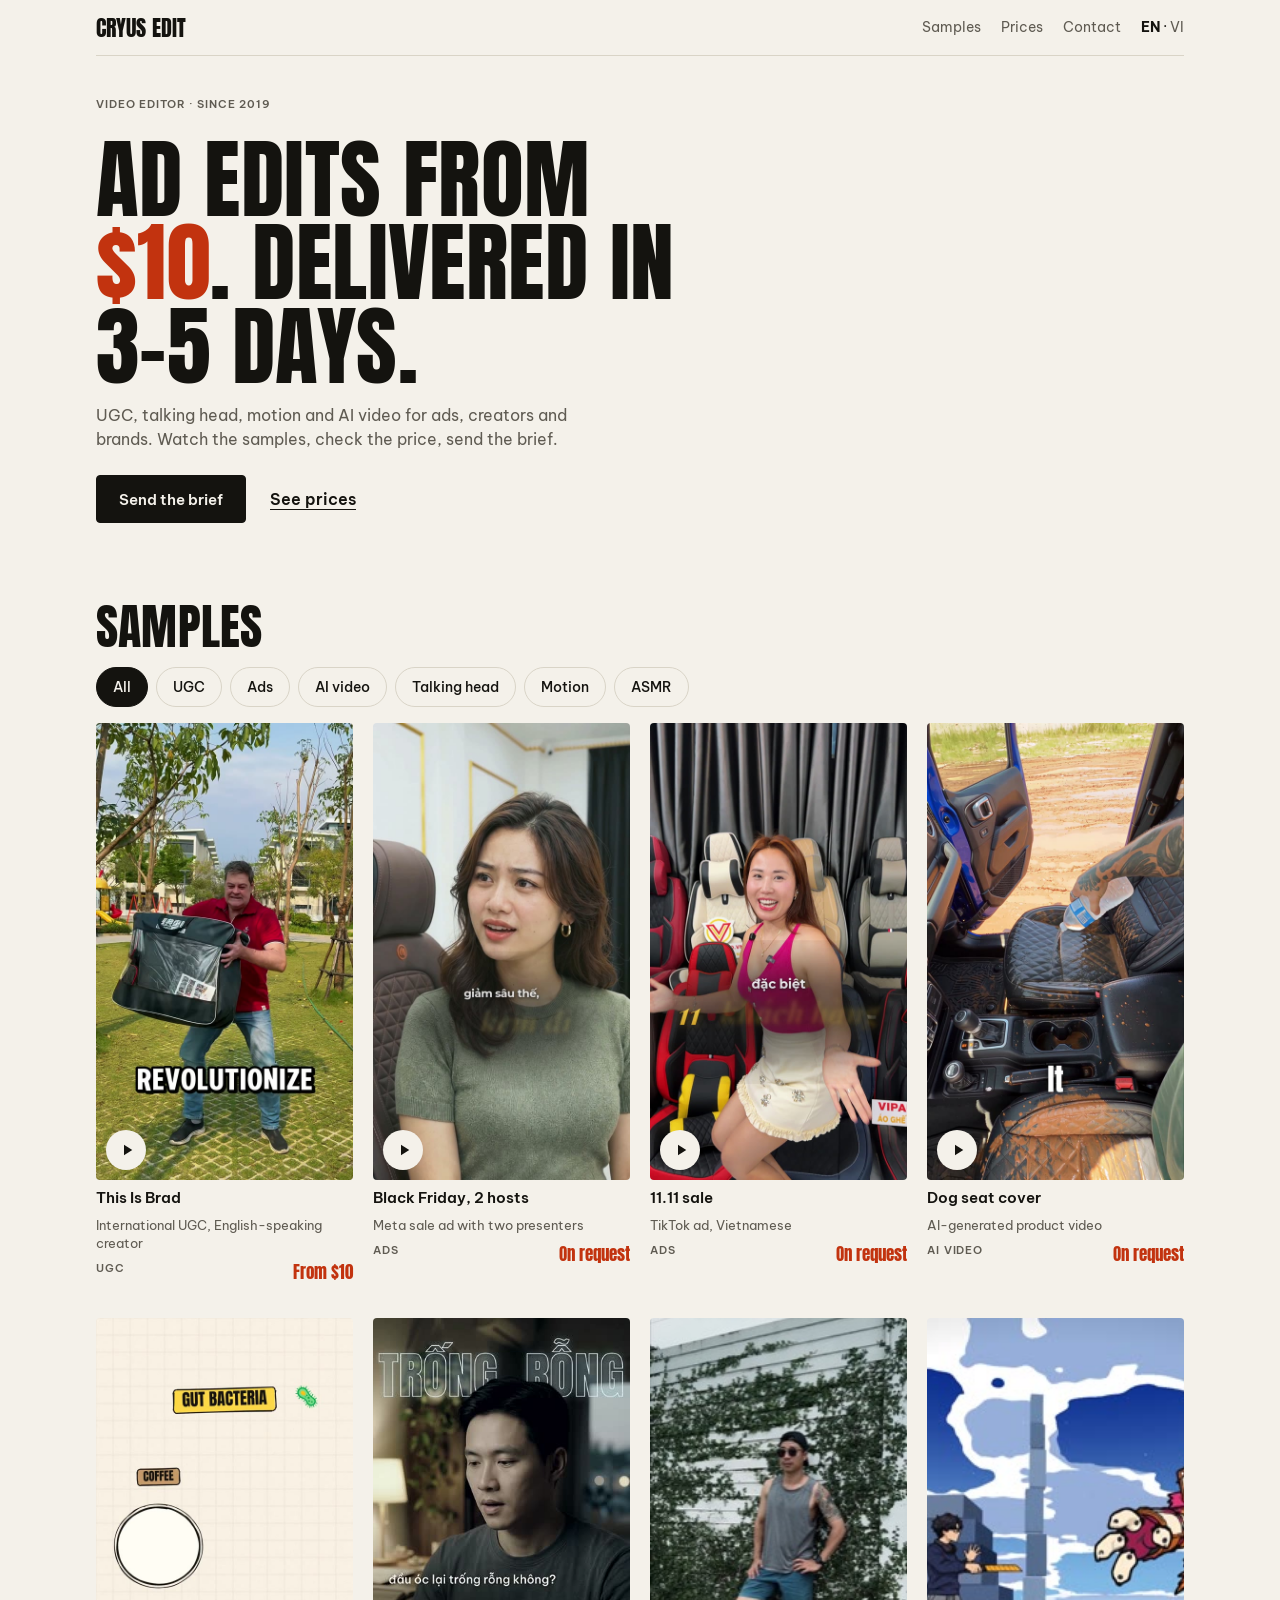
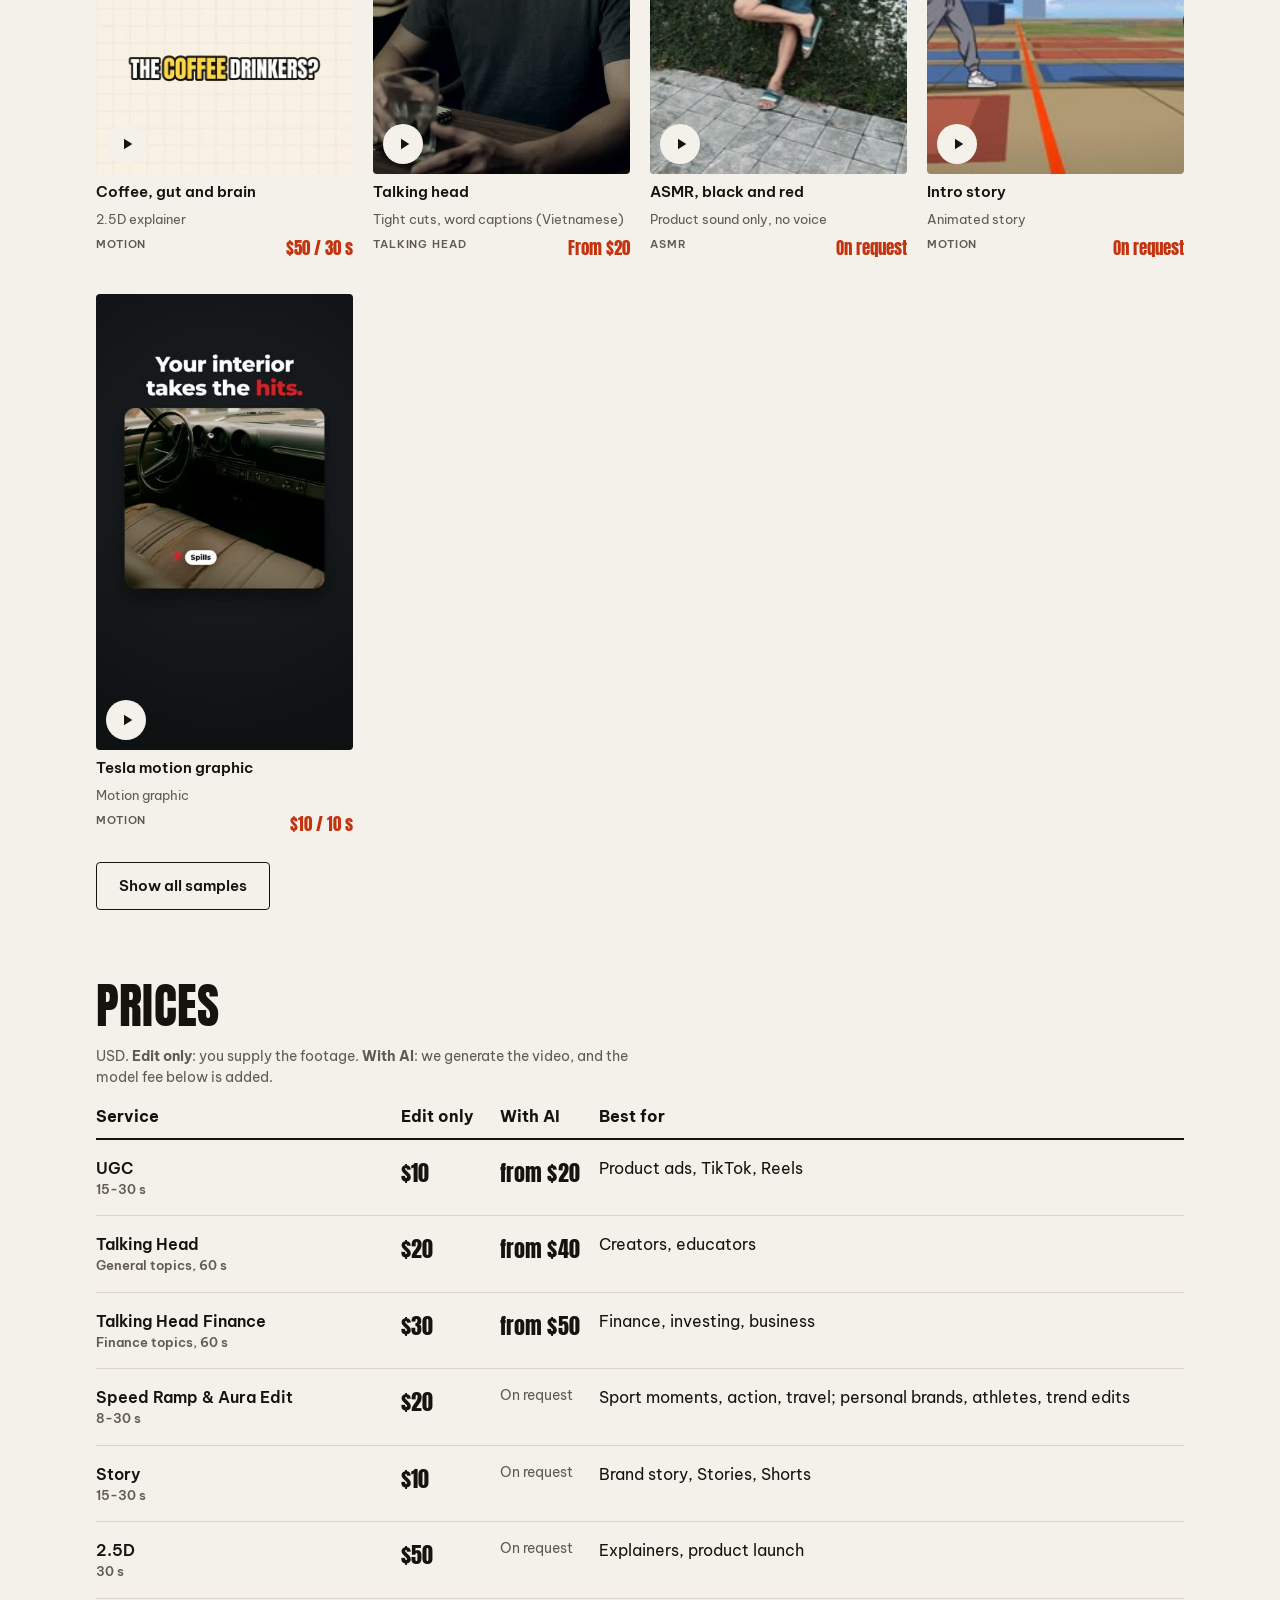
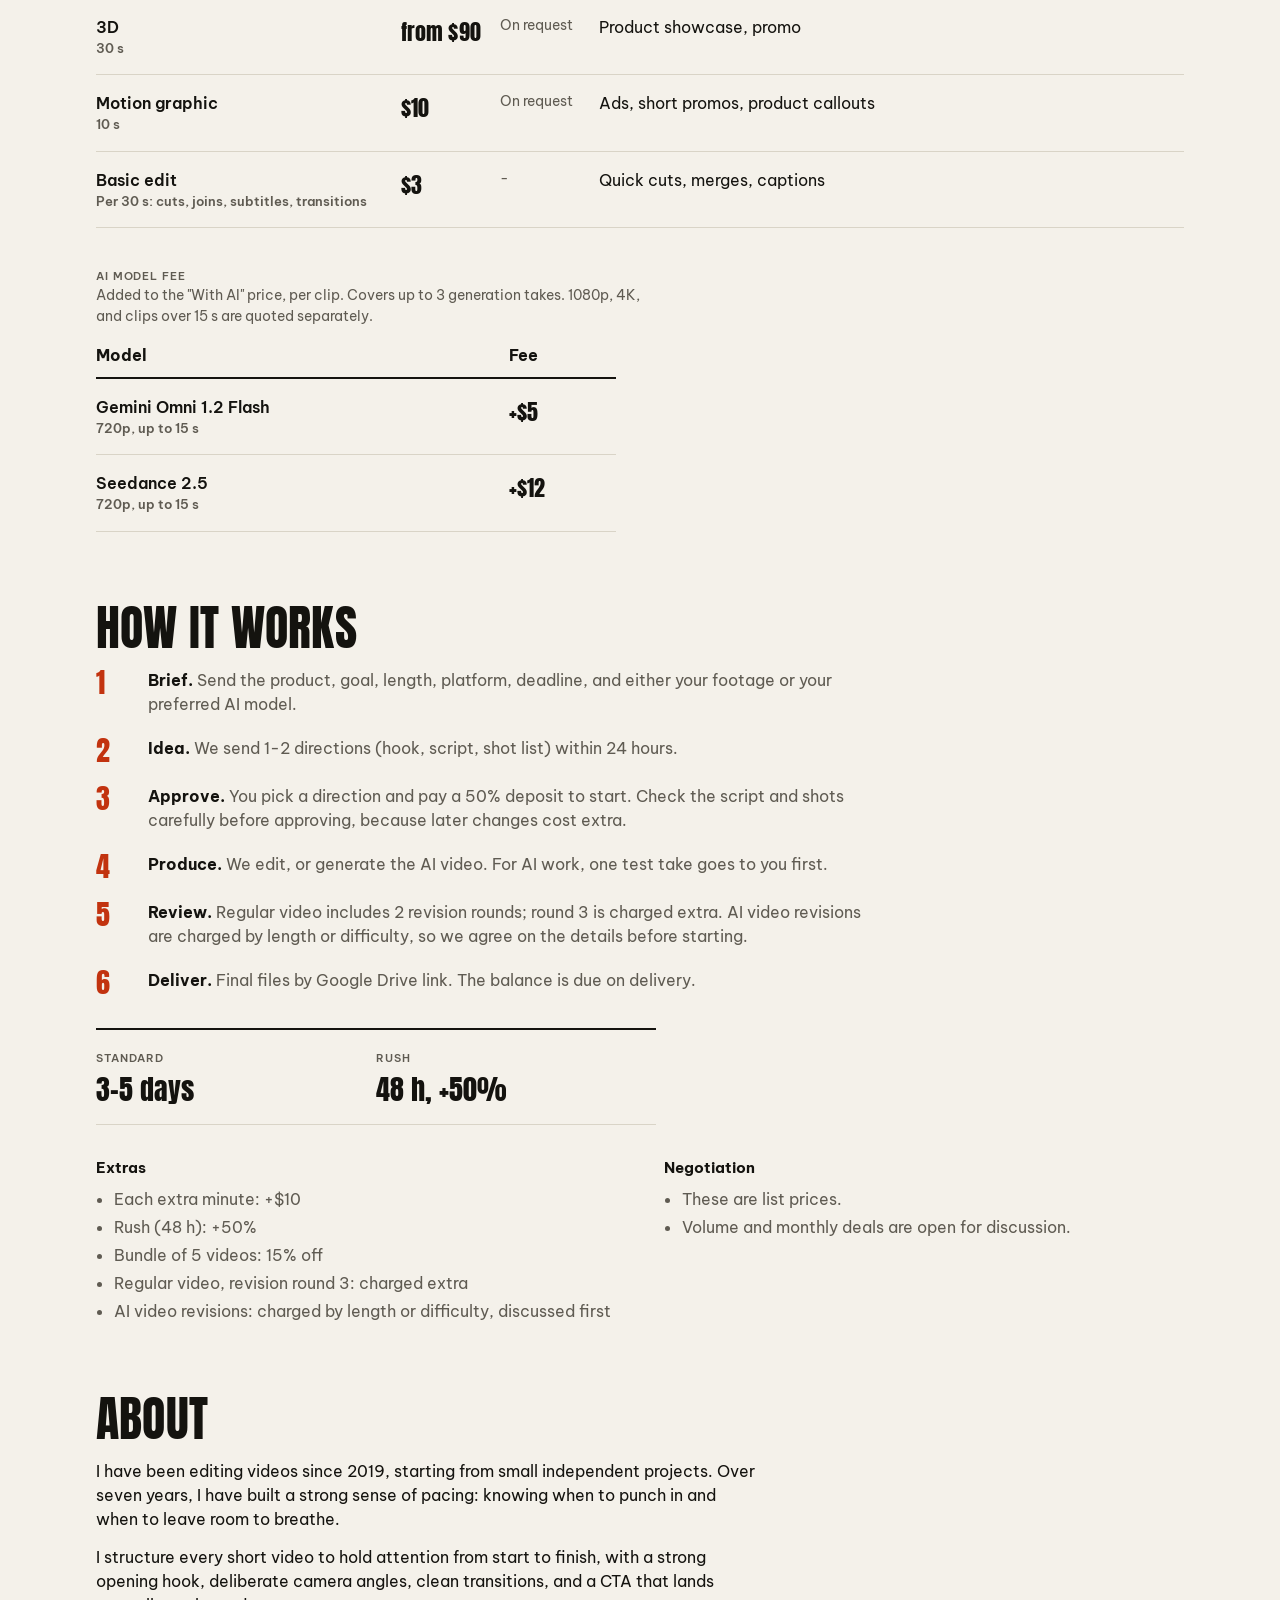
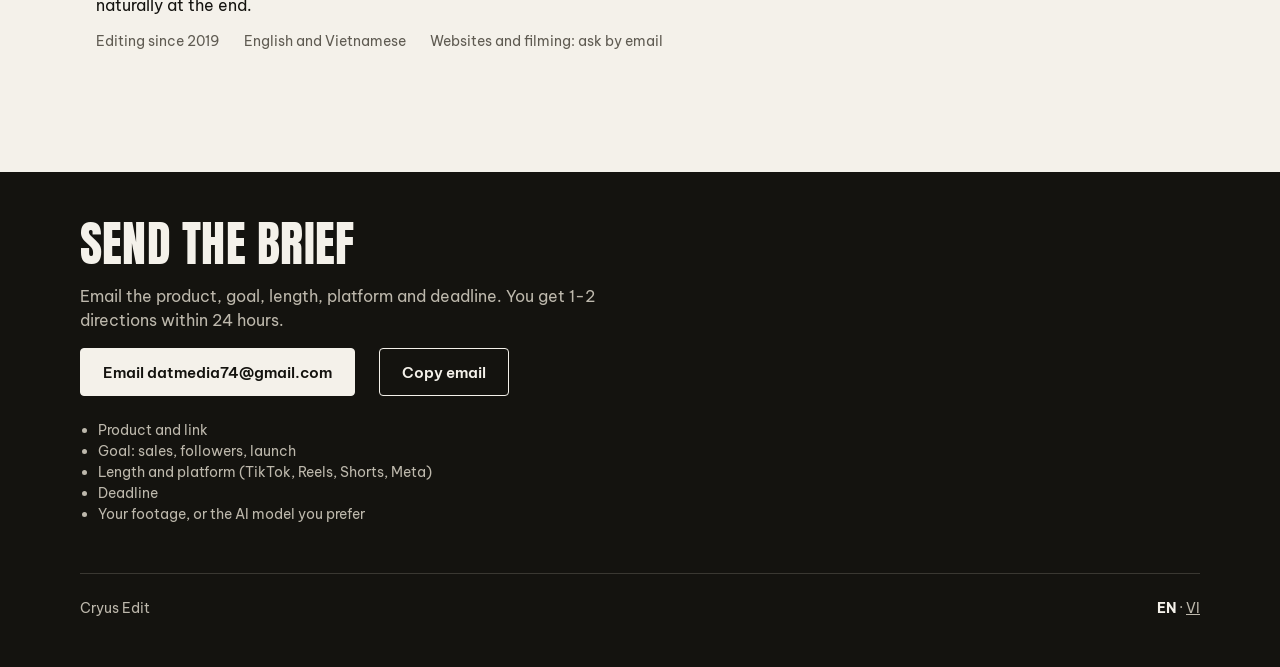
==== commit 9c669262: "Samples: play 8 cards from YouTube (unlisted), new 540w posters" ====
--- a/index.html
+++ b/index.html
@@ -56,27 +56,27 @@
     <ul class="grid" id="samples">
 <!-- samples -->
       <li class="card" data-cat="ugc">
-        <button class="play" type="button" data-drive="1CV-J16uWAyp7_Tw1kbD-FGR_nJsXSlUb" aria-label="Play This Is Brad"><img src="posters/this-is-brad.jpg" alt="" width="540" height="960" loading="lazy"></button>
+        <button class="play" type="button" data-yt="WbMTr-tHwks" aria-label="Play This Is Brad"><img src="posters/this-is-brad.jpg" alt="" width="540" height="960" loading="lazy"></button>
         <h3>This Is Brad</h3><p>International UGC, English-speaking creator</p><div class="meta"><span class="caps">UGC</span><b>From $10</b></div>
       </li>
       <li class="card" data-cat="ads">
-        <button class="play" type="button" data-drive="1ChYAYzRmGsgafRvuCCMm8z8-V-Dq0fQ4" aria-label="Play Black Friday, 2 hosts"><img src="posters/meta-ads.jpg" alt="" width="540" height="960" loading="lazy"></button>
+        <button class="play" type="button" data-yt="6K2WlVjSiQM" aria-label="Play Black Friday, 2 hosts"><img src="posters/black-friday.jpg" alt="" width="540" height="960" loading="lazy"></button>
         <h3>Black Friday, 2 hosts</h3><p>Meta sale ad with two presenters</p><div class="meta"><span class="caps">Ads</span><b>On request</b></div>
       </li>
       <li class="card" data-cat="ads">
-        <button class="play" type="button" data-drive="1Dmc73qUovKvxWZnsee2c2e-Tgw_4gIPB" aria-label="Play 11.11 sale"><img src="posters/tiktok-ads.jpg" alt="" width="540" height="960" loading="lazy"></button>
+        <button class="play" type="button" data-yt="ukV3MFZJT5U" aria-label="Play 11.11 sale"><img src="posters/vip-11-11.jpg" alt="" width="540" height="960" loading="lazy"></button>
         <h3>11.11 sale</h3><p>TikTok ad, Vietnamese</p><div class="meta"><span class="caps">Ads</span><b>On request</b></div>
       </li>
       <li class="card" data-cat="ai">
-        <button class="play" type="button" data-drive="1_vcpfGdxhUAM4mWTvZEfxN376J46DKhQ" aria-label="Play Dog seat cover"><img src="posters/video-ai.jpg" alt="" width="540" height="960" loading="lazy"></button>
+        <button class="play" type="button" data-yt="cyn3Rsrp90I" aria-label="Play Dog seat cover"><img src="posters/dog-seat-ai.jpg" alt="" width="540" height="960" loading="lazy"></button>
         <h3>Dog seat cover</h3><p>AI-generated product video</p><div class="meta"><span class="caps">AI video</span><b>On request</b></div>
       </li>
       <li class="card" data-cat="motion">
-        <button class="play" type="button" data-drive="1OXOwCn41_zzfOne5k1NEwhC5j-mdf4Fe" aria-label="Play Coffee, gut and brain"><img src="posters/2-5d.jpg" alt="" width="540" height="960" loading="lazy"></button>
+        <button class="play" type="button" data-yt="0cTrJKQoEic" aria-label="Play Coffee, gut and brain"><img src="posters/coffee-2-5d.jpg" alt="" width="540" height="960" loading="lazy"></button>
         <h3>Coffee, gut and brain</h3><p>2.5D explainer</p><div class="meta"><span class="caps">Motion</span><b>$50 / 30 s</b></div>
       </li>
       <li class="card" data-cat="talking">
-        <button class="play" type="button" data-drive="1J3FIUL8aNveXHi1twIa9HFQ4Rhoi6mRR" aria-label="Play Talking head"><img src="posters/talking-head.jpg" alt="" width="540" height="960" loading="lazy"></button>
+        <button class="play" type="button" data-yt="GtFTswekX6A" aria-label="Play Talking head"><img src="posters/talking-head.jpg" alt="" width="540" height="960" loading="lazy"></button>
         <h3>Talking head</h3><p>Tight cuts, word captions (Vietnamese)</p><div class="meta"><span class="caps">Talking head</span><b>From $20</b></div>
       </li>
       <li class="card" data-cat="asmr">
@@ -84,7 +84,7 @@
         <h3>ASMR, black and red</h3><p>Product sound only, no voice</p><div class="meta"><span class="caps">ASMR</span><b>On request</b></div>
       </li>
       <li class="card" data-cat="motion">
-        <button class="play" type="button" data-drive="1ZDlUkHjY2deSe7CjZ_yTsZkhxEV7LFqw" aria-label="Play Intro story"><img src="posters/story-animation.jpg" alt="" width="540" height="960" loading="lazy"></button>
+        <button class="play" type="button" data-yt="BqrbxoDt9_w" aria-label="Play Intro story"><img src="posters/story-intro.jpg" alt="" width="540" height="960" loading="lazy"></button>
         <h3>Intro story</h3><p>Animated story</p><div class="meta"><span class="caps">Motion</span><b>On request</b></div>
       </li>
       <li class="card" data-cat="motion">
@@ -94,6 +94,10 @@
       <li class="card" data-cat="ugc" data-extra>
         <button class="play" type="button" data-drive="1p9pjjGPeXxyqA8S3aKXoraft8uNAAS96" aria-label="Play UGC re-edit"><img src="posters/ugc.jpg" alt="" width="540" height="960" loading="lazy"></button>
         <h3>UGC re-edit</h3><p>Real presenter, captions, product call-outs</p><div class="meta"><span class="caps">UGC</span><b>From $10</b></div>
+      </li>
+      <li class="card" data-cat="motion" data-extra>
+        <button class="play" type="button" data-yt="kCeHTJCmfUo" aria-label="Play Royal, app-style ad"><img src="posters/royal-saas.jpg" alt="" width="540" height="960" loading="lazy"></button>
+        <h3>Royal, app-style ad</h3><p>Motion ad, 9:16</p><div class="meta"><span class="caps">Motion</span><b>On request</b></div>
       </li><!-- /samples -->
     </ul>
     <button class="btn ghost more" id="more" type="button" hidden>Show all samples</button>
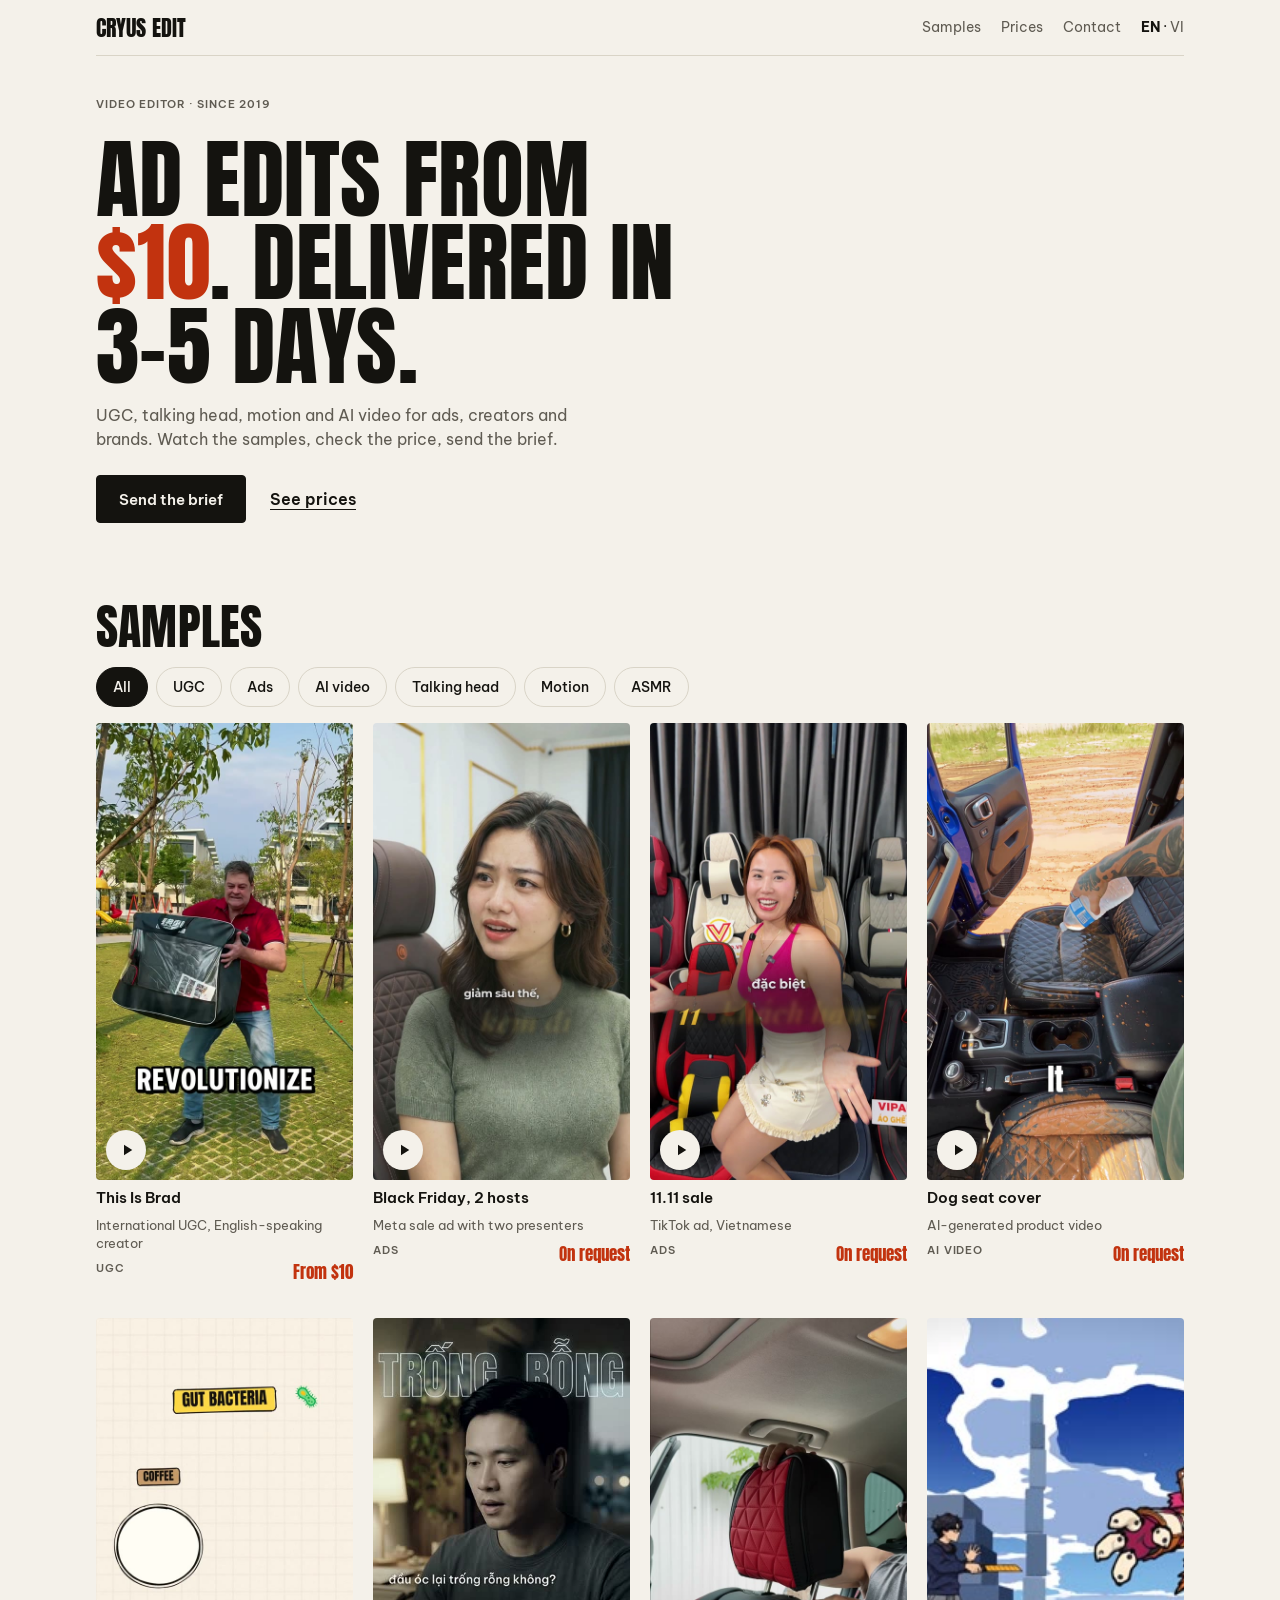
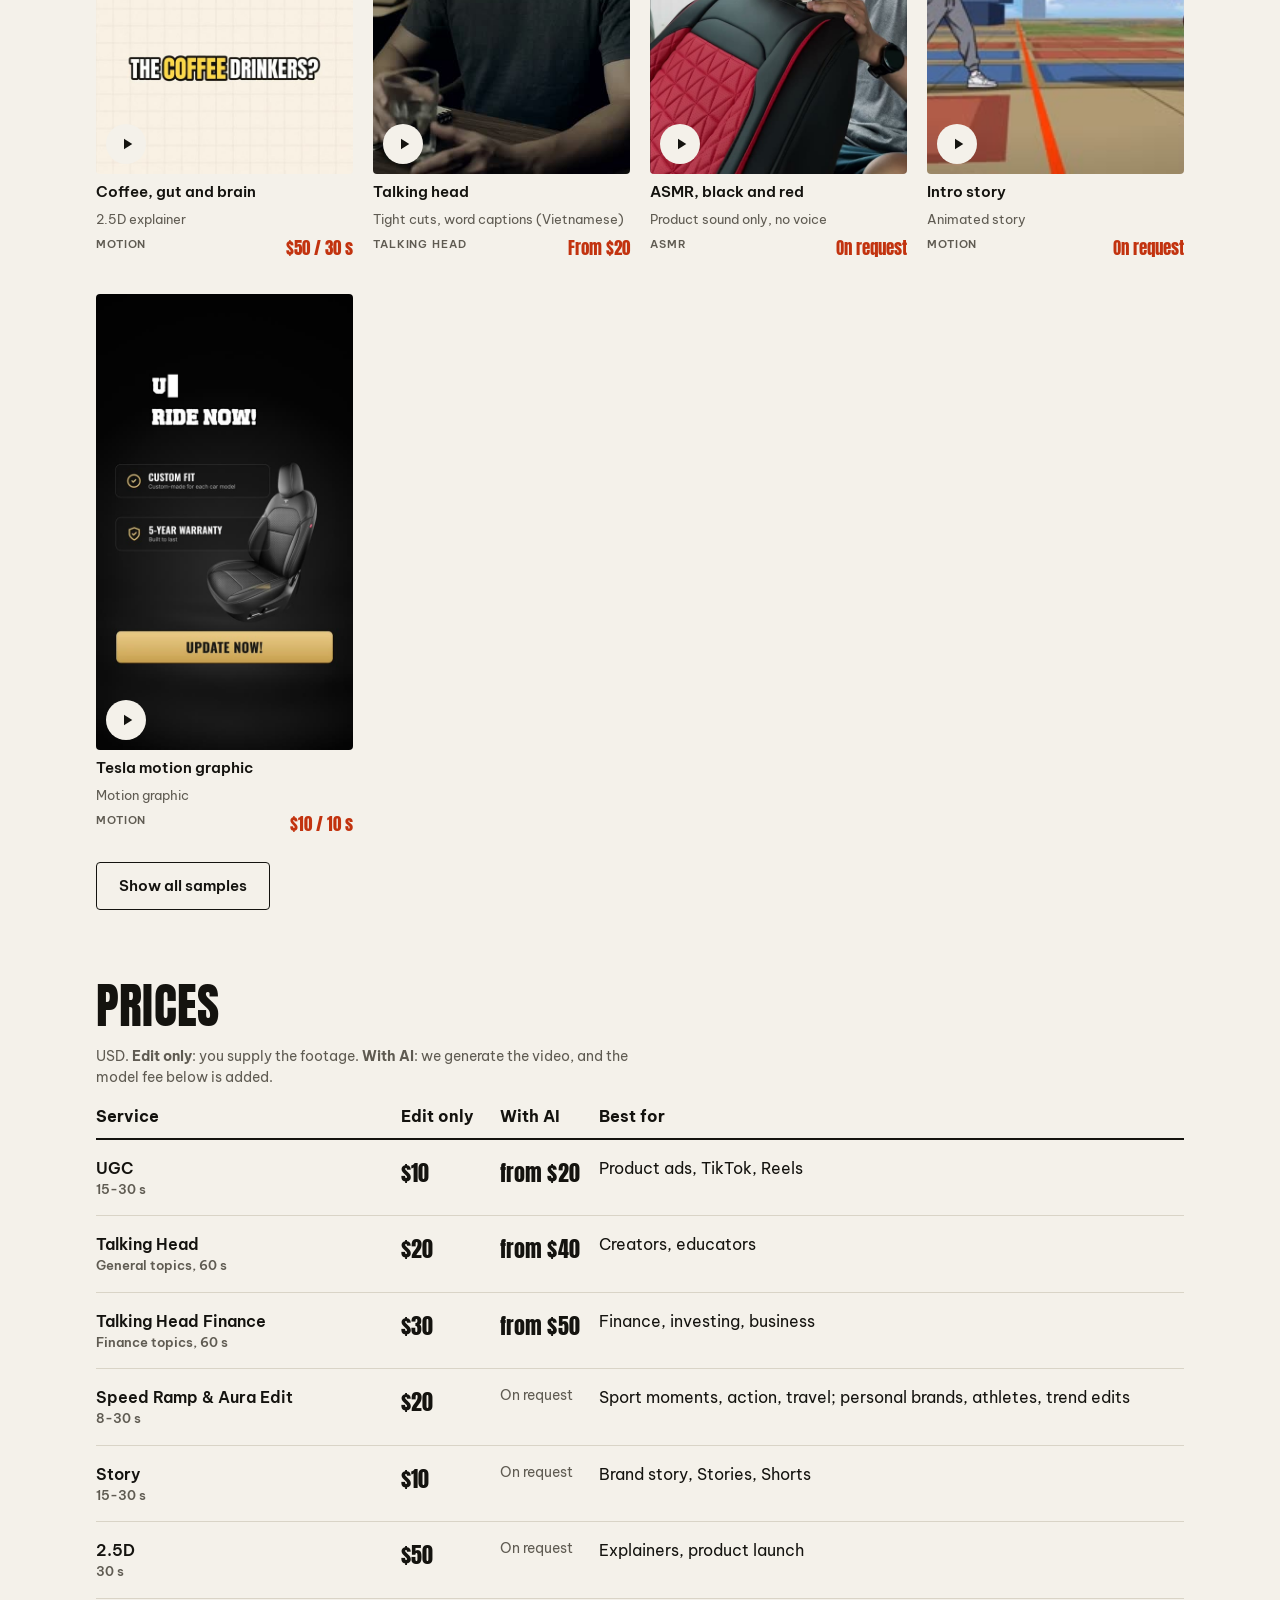
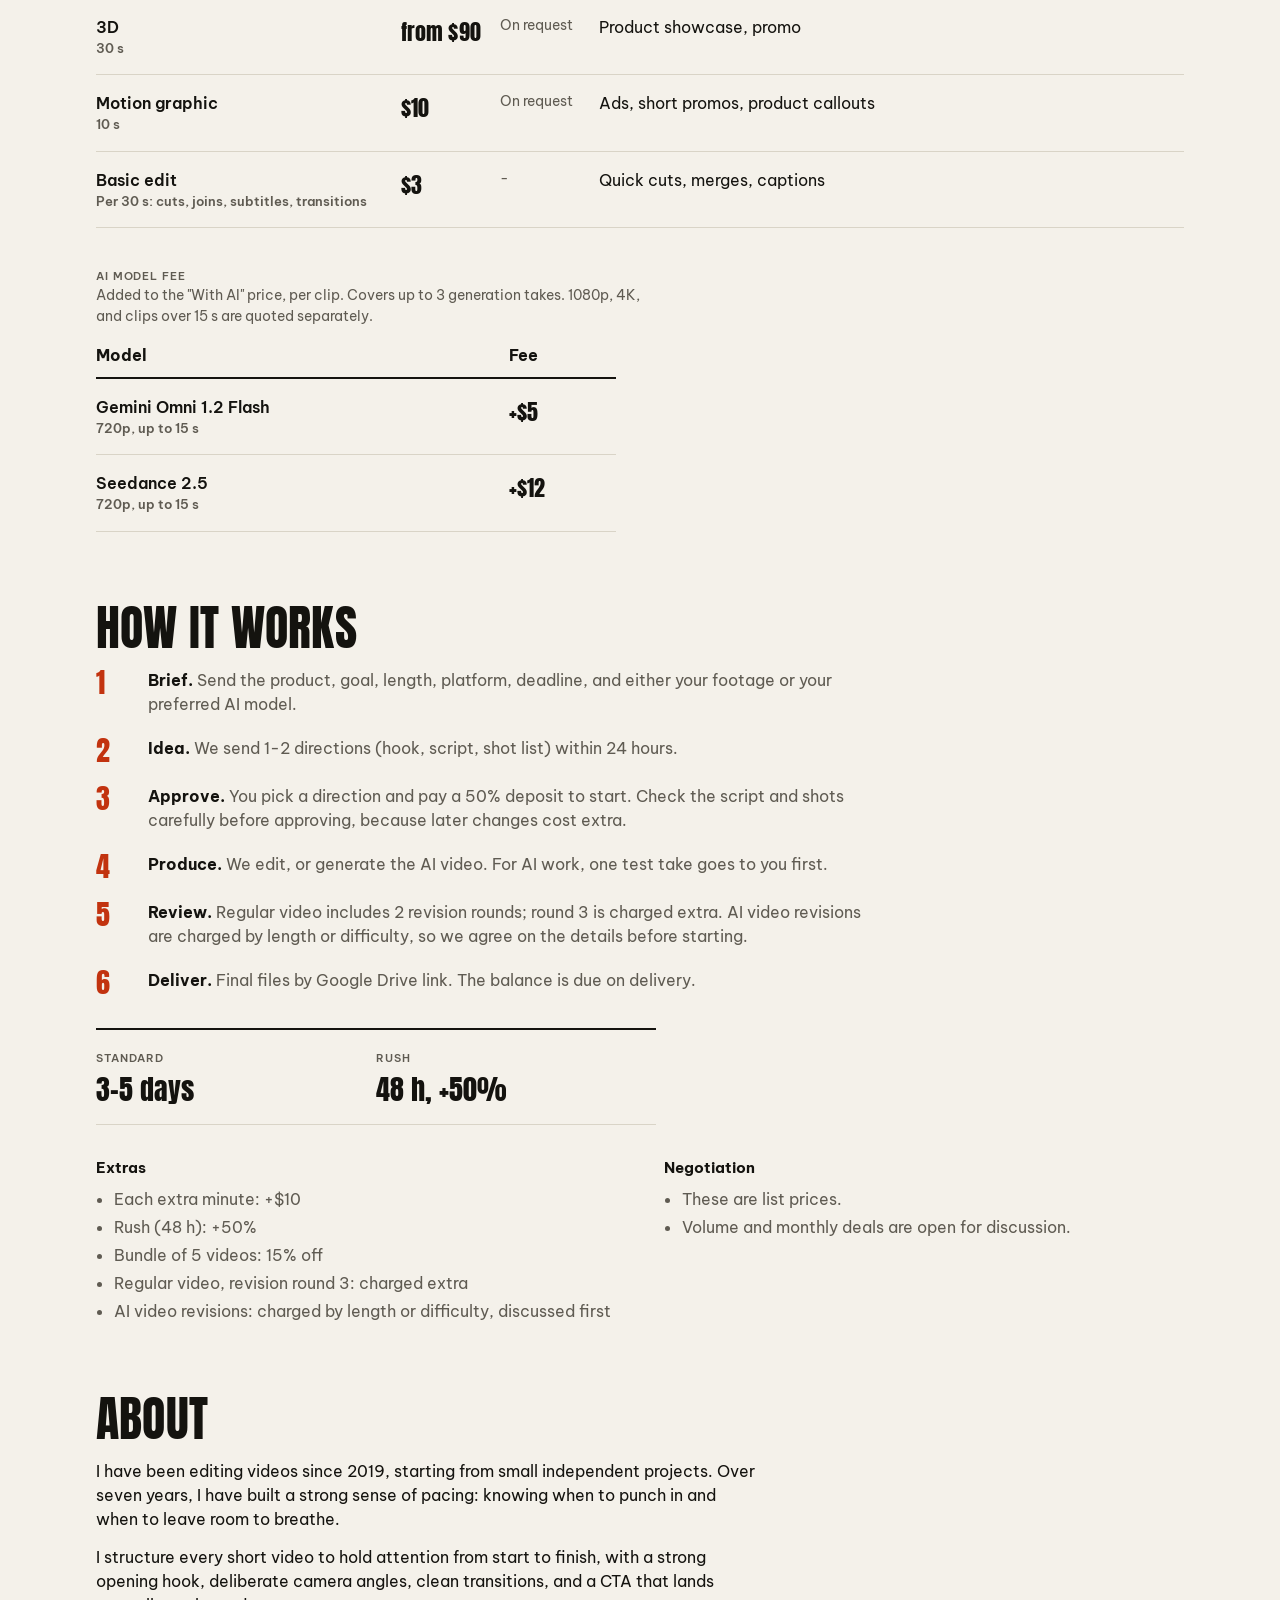
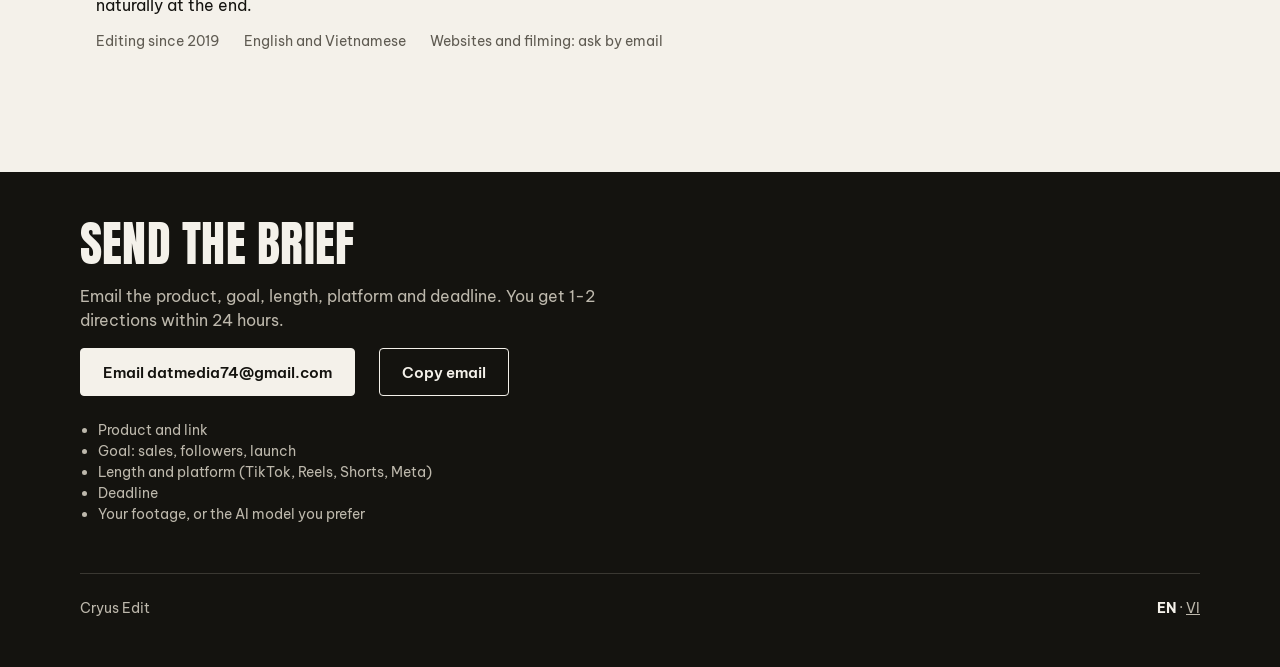
==== commit 56cb2e21: "Samples: all cards from YouTube; drop protect-seat (embedding blocked)" ====
--- a/index.html
+++ b/index.html
@@ -80,7 +80,7 @@
         <h3>Talking head</h3><p>Tight cuts, word captions (Vietnamese)</p><div class="meta"><span class="caps">Talking head</span><b>From $20</b></div>
       </li>
       <li class="card" data-cat="asmr">
-        <button class="play" type="button" data-drive="1BuWizvljoYq9TpTMN3lXQ958Pi2RWB16" aria-label="Play ASMR, black and red"><img src="posters/asrm.jpg" alt="" width="540" height="960" loading="lazy"></button>
+        <button class="play" type="button" data-yt="ErMIWWg7mzg" aria-label="Play ASMR, black and red"><img src="posters/asmr-black-red.jpg" alt="" width="540" height="960" loading="lazy"></button>
         <h3>ASMR, black and red</h3><p>Product sound only, no voice</p><div class="meta"><span class="caps">ASMR</span><b>On request</b></div>
       </li>
       <li class="card" data-cat="motion">
@@ -88,16 +88,44 @@
         <h3>Intro story</h3><p>Animated story</p><div class="meta"><span class="caps">Motion</span><b>On request</b></div>
       </li>
       <li class="card" data-cat="motion">
-        <button class="play" type="button" data-drive="1xL1iuWioVVi_3TxM_Q7LjKkNwVQ_nbTC" aria-label="Play Tesla motion graphic"><img src="posters/motion-ad.jpg" alt="" width="540" height="960" loading="lazy"></button>
+        <button class="play" type="button" data-yt="xMxjg0kZuGQ" aria-label="Play Tesla motion graphic"><img src="posters/tesla-motion.jpg" alt="" width="540" height="960" loading="lazy"></button>
         <h3>Tesla motion graphic</h3><p>Motion graphic</p><div class="meta"><span class="caps">Motion</span><b>$10 / 10 s</b></div>
       </li>
       <li class="card" data-cat="ugc" data-extra>
-        <button class="play" type="button" data-drive="1p9pjjGPeXxyqA8S3aKXoraft8uNAAS96" aria-label="Play UGC re-edit"><img src="posters/ugc.jpg" alt="" width="540" height="960" loading="lazy"></button>
+        <button class="play" type="button" data-yt="YOj2NLlCdeM" aria-label="Play UGC re-edit"><img src="posters/ugc-sidney.jpg" alt="" width="540" height="960" loading="lazy"></button>
         <h3>UGC re-edit</h3><p>Real presenter, captions, product call-outs</p><div class="meta"><span class="caps">UGC</span><b>From $10</b></div>
+      </li>
+      <li class="card" data-cat="ugc" data-extra>
+        <button class="play" type="button" data-yt="ka50biK-gLc" aria-label="Play Before you sell your car"><img src="posters/sell-car.jpg" alt="" width="540" height="960" loading="lazy"></button>
+        <h3>Before you sell your car</h3><p>UGC hook ad</p><div class="meta"><span class="caps">UGC</span><b>From $10</b></div>
       </li>
       <li class="card" data-cat="motion" data-extra>
         <button class="play" type="button" data-yt="kCeHTJCmfUo" aria-label="Play Royal, app-style ad"><img src="posters/royal-saas.jpg" alt="" width="540" height="960" loading="lazy"></button>
         <h3>Royal, app-style ad</h3><p>Motion ad, 9:16</p><div class="meta"><span class="caps">Motion</span><b>On request</b></div>
+      </li>
+      <li class="card" data-cat="motion" data-extra>
+        <button class="play" type="button" data-yt="idwTNTqLmw8" aria-label="Play VIP, app-style ad"><img src="posters/vip-saas.jpg" alt="" width="540" height="960" loading="lazy"></button>
+        <h3>VIP, app-style ad</h3><p>Motion ad, 9:16</p><div class="meta"><span class="caps">Motion</span><b>On request</b></div>
+      </li>
+      <li class="card" data-cat="ads" data-extra>
+        <button class="play" type="button" data-yt="J7PzGALptUA" aria-label="Play Seat vs lunch break"><img src="posters/lunch-break.jpg" alt="" width="540" height="960" loading="lazy"></button>
+        <h3>Seat vs lunch break</h3><p>Product ad</p><div class="meta"><span class="caps">Ads</span><b>On request</b></div>
+      </li>
+      <li class="card" data-cat="ads" data-extra>
+        <button class="play" type="button" data-yt="CgCRW8izE2o" aria-label="Play Hook test, Ford"><img src="posters/hook-ford.jpg" alt="" width="540" height="960" loading="lazy"></button>
+        <h3>Hook test, Ford</h3><p>Opening hook variant</p><div class="meta"><span class="caps">Ads</span><b>On request</b></div>
+      </li>
+      <li class="card" data-cat="ads" data-extra>
+        <button class="play" type="button" data-yt="W6LIeUXm8-E" aria-label="Play Mia and Riley"><img src="posters/mia-riley.jpg" alt="" width="540" height="960" loading="lazy"></button>
+        <h3>Mia and Riley</h3><p>Pet owner product story</p><div class="meta"><span class="caps">Ads</span><b>On request</b></div>
+      </li>
+      <li class="card" data-cat="ads" data-extra>
+        <button class="play" type="button" data-yt="rtMWGDh1m_4" aria-label="Play I love my dog"><img src="posters/love-my-dog.jpg" alt="" width="540" height="960" loading="lazy"></button>
+        <h3>I love my dog</h3><p>Short product ad</p><div class="meta"><span class="caps">Ads</span><b>On request</b></div>
+      </li>
+      <li class="card" data-cat="asmr" data-extra>
+        <button class="play" type="button" data-yt="usTsjw9Fsnk" aria-label="Play ASMR, black and beige"><img src="posters/asmr-beige.jpg" alt="" width="540" height="960" loading="lazy"></button>
+        <h3>ASMR, black and beige</h3><p>Product sound only</p><div class="meta"><span class="caps">ASMR</span><b>On request</b></div>
       </li><!-- /samples -->
     </ul>
     <button class="btn ghost more" id="more" type="button" hidden>Show all samples</button>
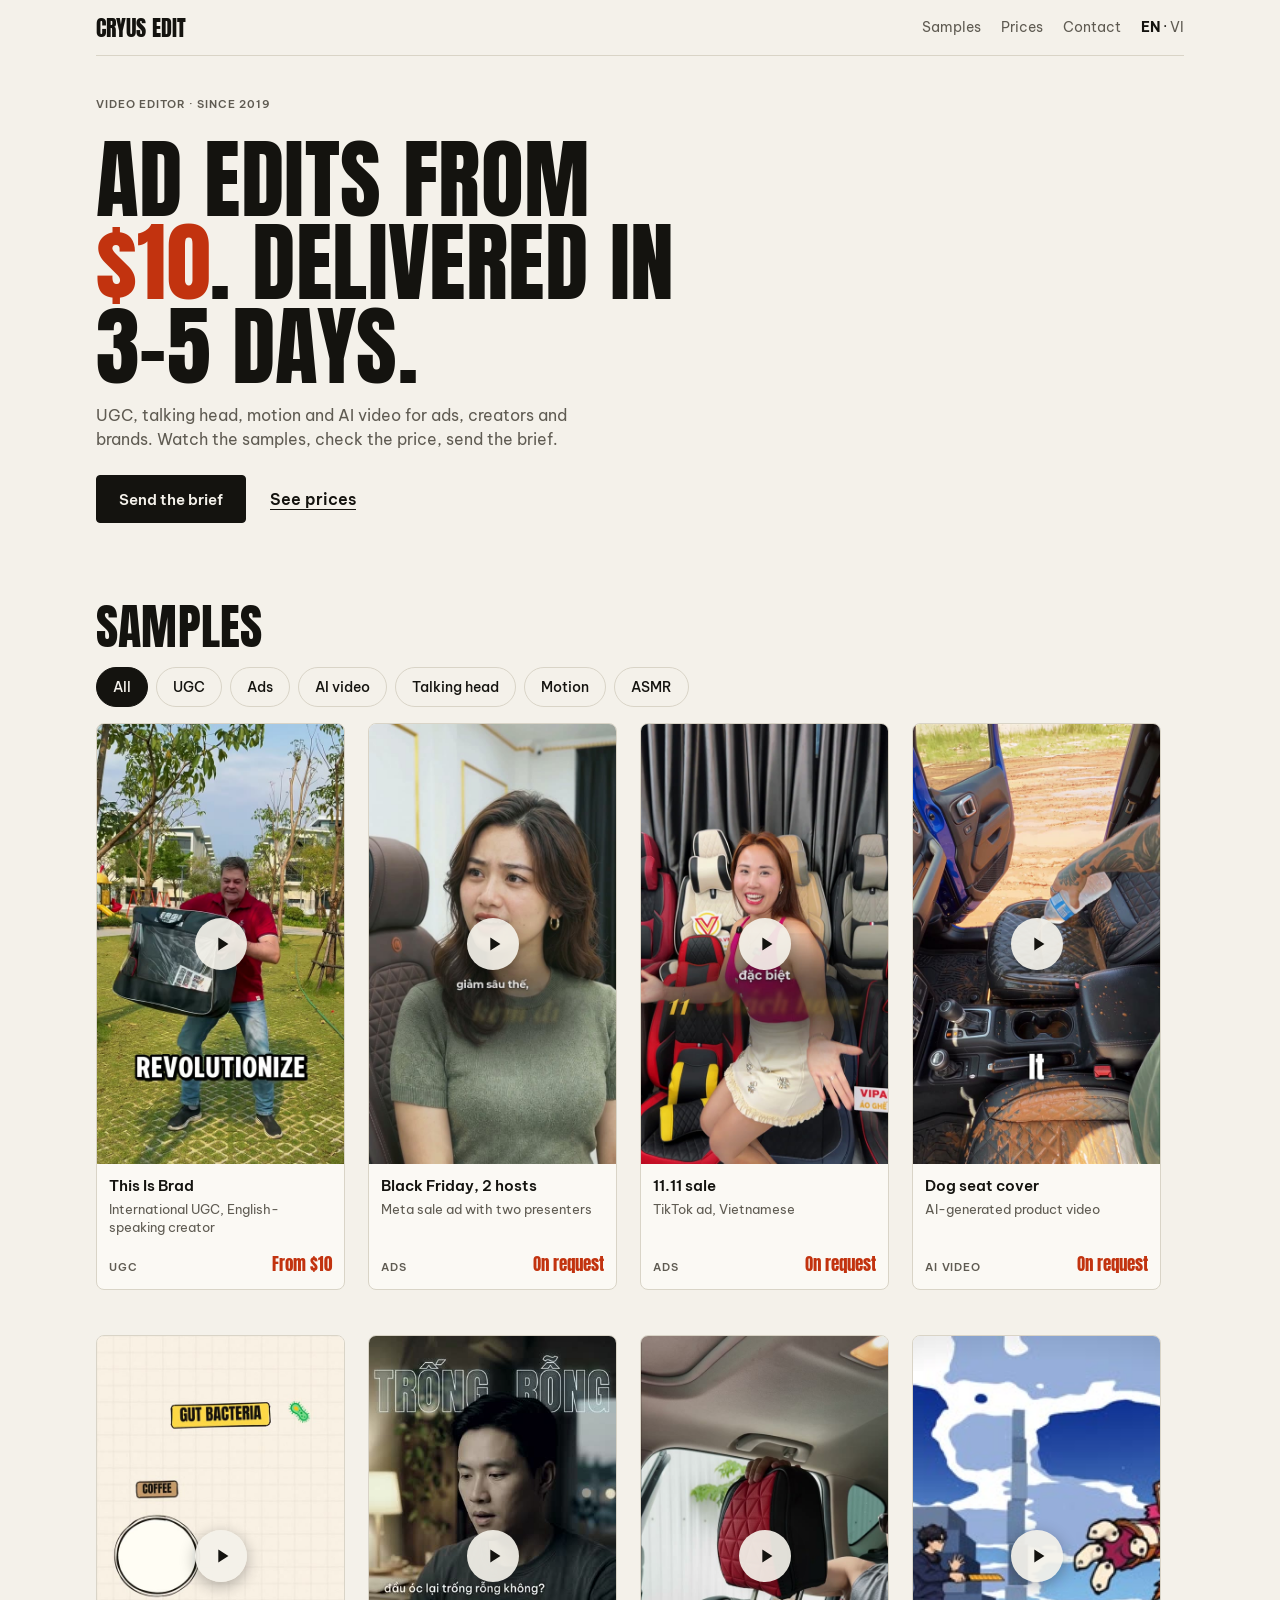
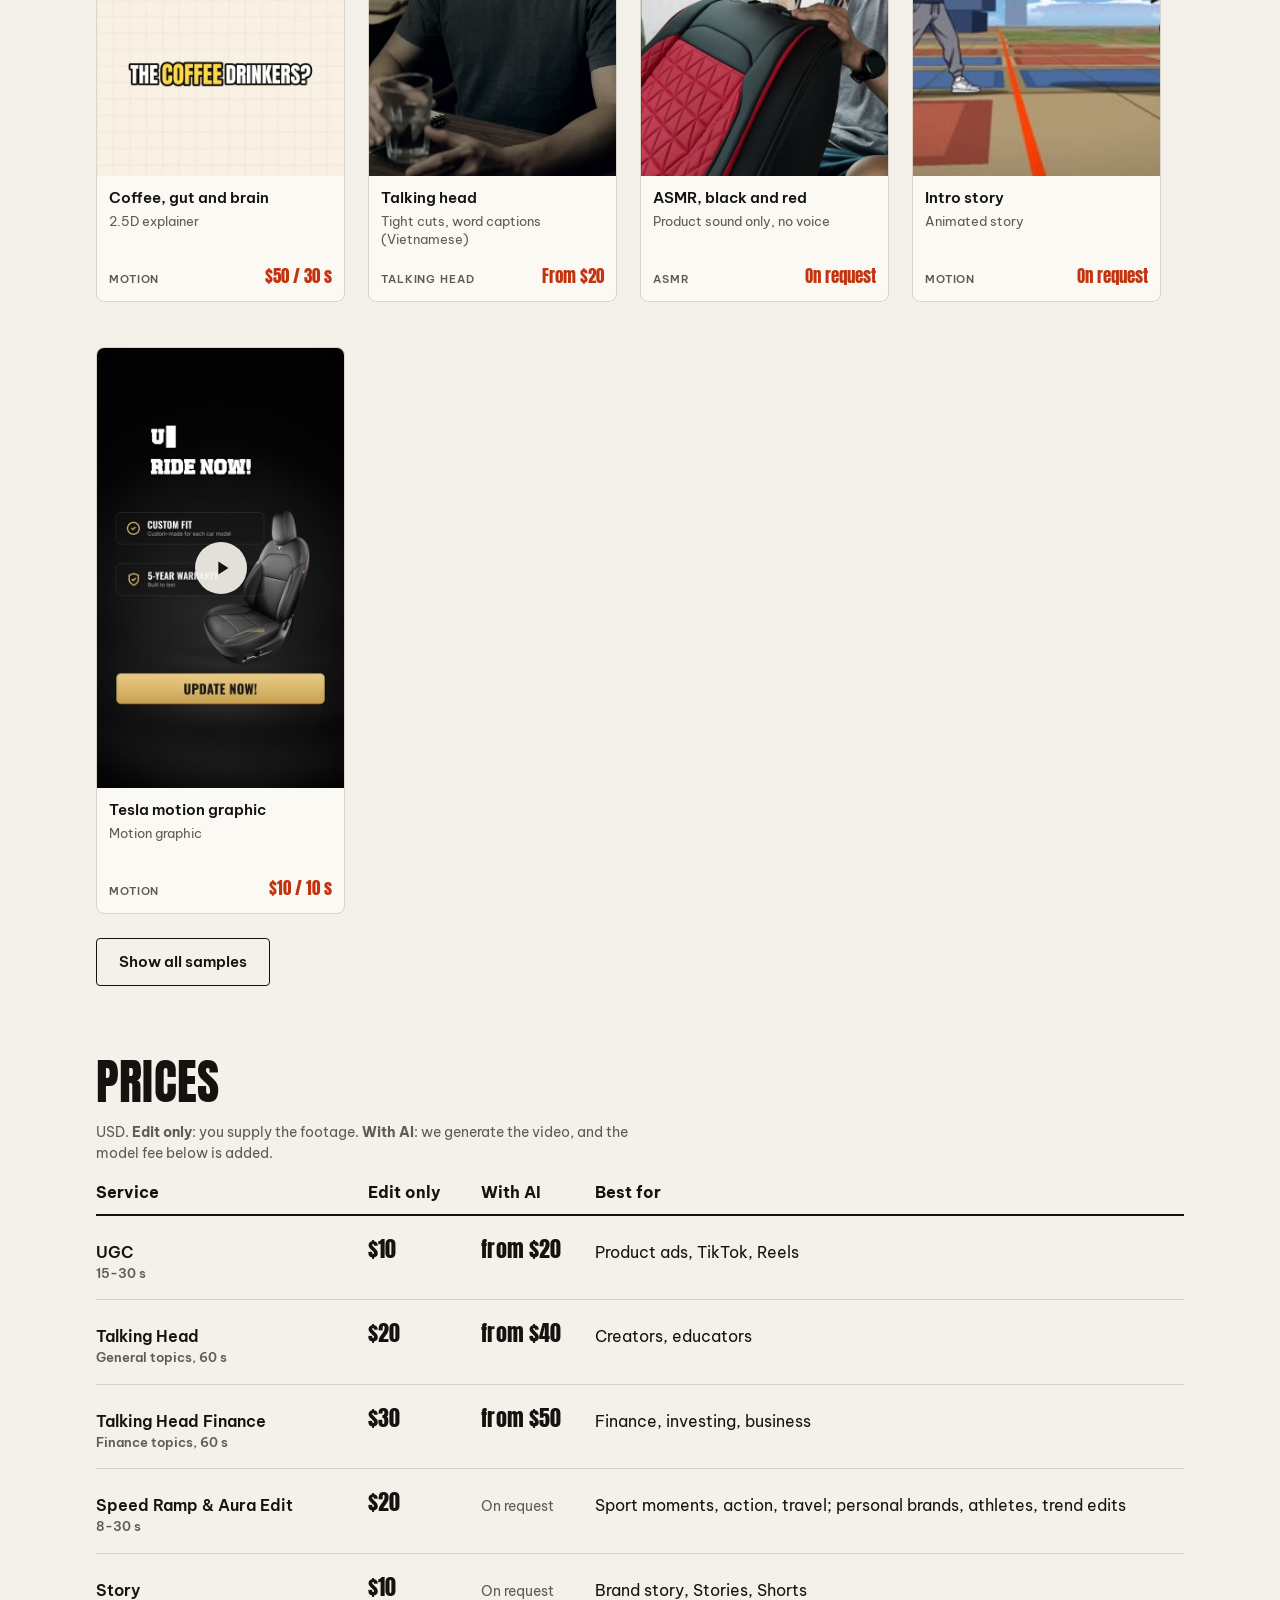
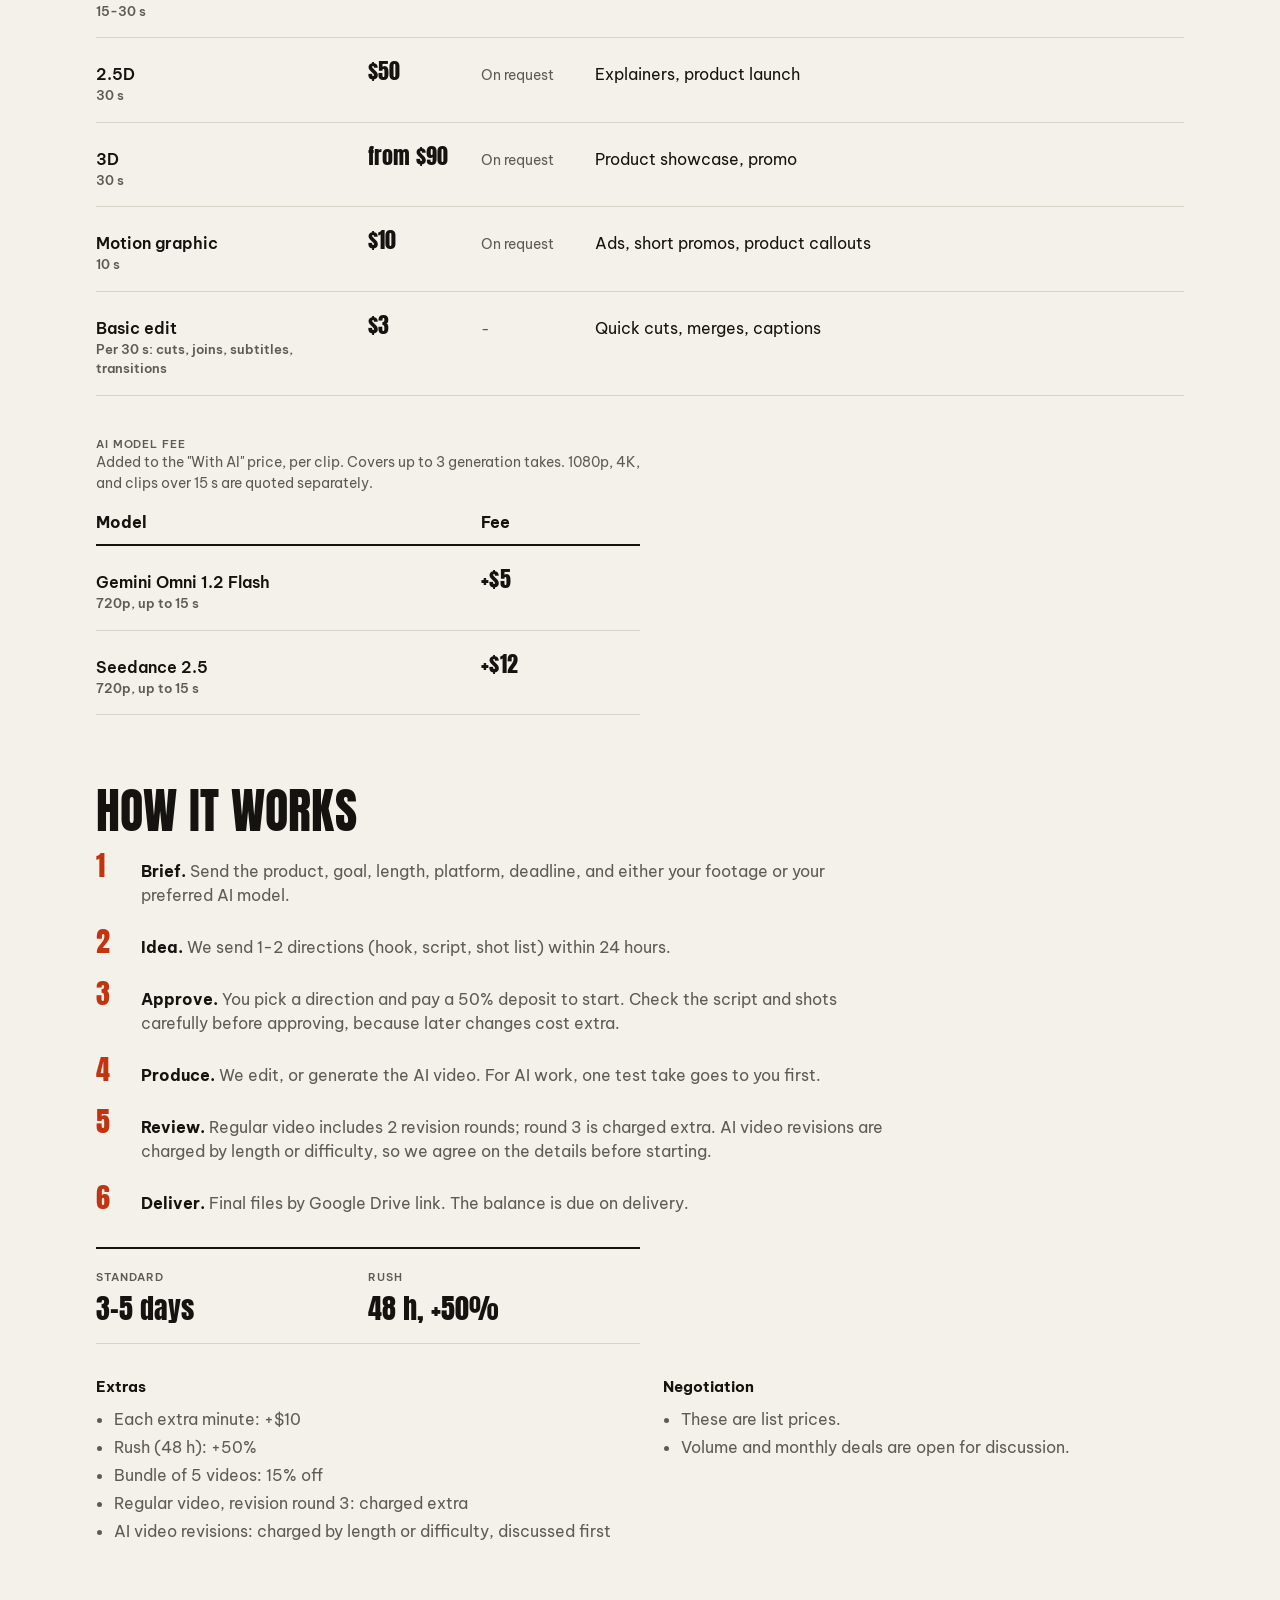
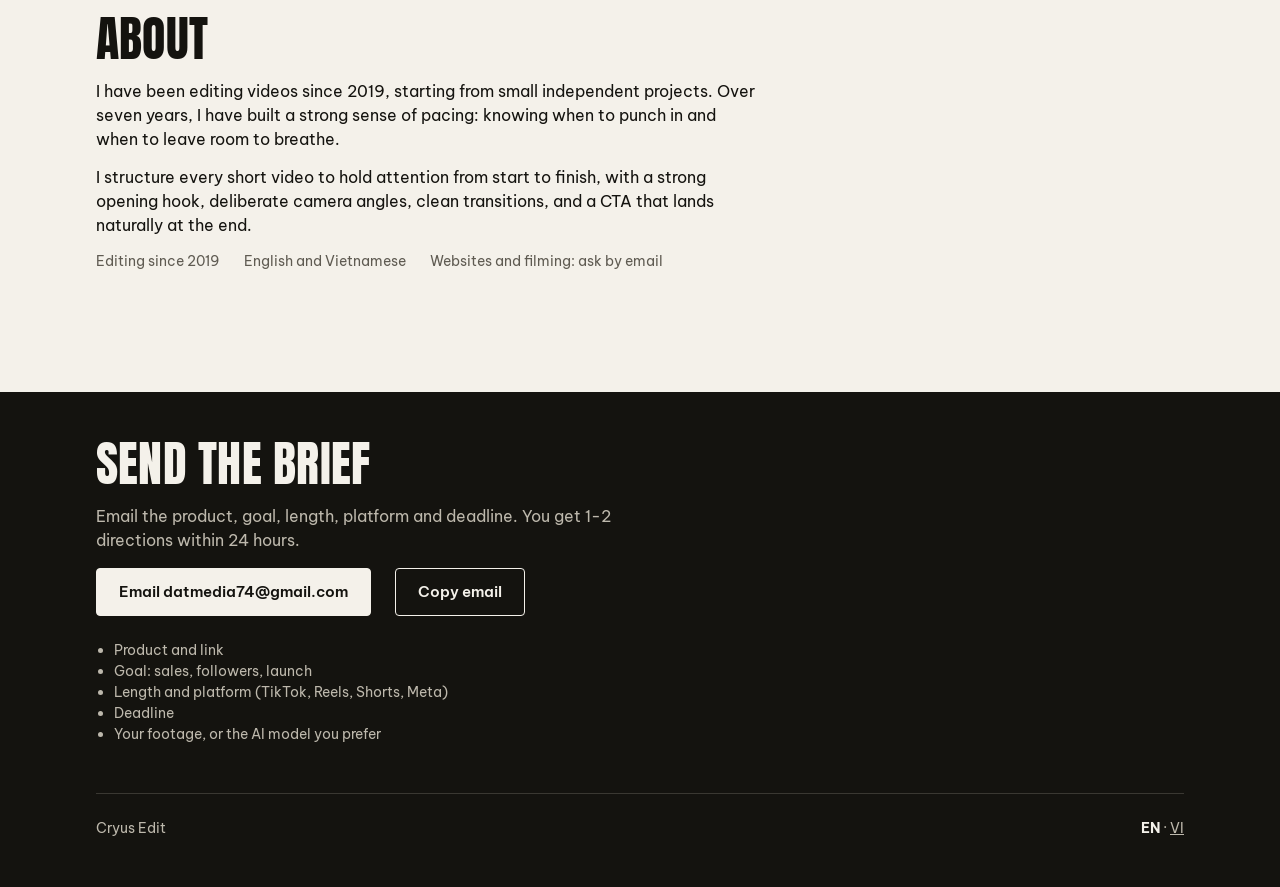
==== commit a4d9845c: "Samples: framed cards on a 48-column grid, centered play button, aligned text rows; ?grid=48 overlay" ====
--- a/index.html
+++ b/index.html
@@ -18,7 +18,7 @@
 <link rel="preconnect" href="https://fonts.googleapis.com">
 <link rel="preconnect" href="https://fonts.gstatic.com" crossorigin>
 <link href="https://fonts.googleapis.com/css2?family=Anton&family=Be+Vietnam+Pro:wght@400;500;600&display=swap" rel="stylesheet">
-<link rel="stylesheet" href="site.css">
+<link rel="stylesheet" href="site.css?v=6">
 </head>
 <body>
 <main>
@@ -223,6 +223,6 @@
     <footer><span>Cryus Edit</span><span><strong>EN</strong> · <a href="vi/" hreflang="vi">VI</a></span></footer>
   </div>
 </section>
-<script src="site.js"></script>
+<script src="site.js?v=6"></script>
 </body>
 </html>
--- a/site.css
+++ b/site.css
@@ -8,6 +8,7 @@
     --display: "Anton", Impact, "Arial Narrow", sans-serif;
     --text: "Be Vietnam Pro", system-ui, -apple-system, "Segoe UI", sans-serif;
     --ease: cubic-bezier(.2, .8, .2, 1);
+    --cell: calc((min(100vw, 1120px) - 32px) / 48);
   }
 
   * { box-sizing: border-box; }
@@ -48,17 +49,27 @@
   .chips::-webkit-scrollbar { display: none; }
   .chip { flex: none; min-height: 40px; padding: 0 16px; border: 1px solid var(--rule); border-radius: 999px; background: transparent; color: var(--ink); font: 500 14px var(--text); cursor: pointer; transition: background 120ms ease-out, color 120ms ease-out, border-color 120ms ease-out; }
   .chip[aria-pressed="true"] { background: var(--ink); border-color: var(--ink); color: var(--paper); }
-  .grid { display: grid; grid-template-columns: repeat(2, 1fr); gap: 20px 12px; list-style: none; margin: 0; padding: 0; }
-  @media (min-width: 720px) { .grid { grid-template-columns: repeat(4, 1fr); gap: 32px 20px; } }
-  .card { display: flex; flex-direction: column; gap: 8px; }
-  .play { position: relative; display: block; width: 100%; padding: 0; border: 0; border-radius: 4px; overflow: hidden; background: #000; cursor: pointer; aspect-ratio: 9 / 16; }
+  /* Cards on the 48-column grid: --cell = content width / 48; gaps are whole cells. */
+  /* phone: 2 cards of 23 cells + 2-cell gutter = 48. desktop: 4 modules of 12 cells (11 card + 1 gutter). */
+  .grid { --span: 23; --text: 138px; display: grid; grid-template-columns: repeat(2, calc(var(--cell) * var(--span))); gap: calc(var(--cell) * 3) calc(var(--cell) * 2); list-style: none; margin: 0; padding: 0; }
+  @media (min-width: 720px) { .grid { --span: 11; --text: 116px; grid-template-columns: repeat(4, calc(var(--cell) * var(--span))); gap: calc(var(--cell) * 2) var(--cell); } }
+  /* card height rounded up to whole cells: poster (9:16) + the text block */
+  .grid .card { height: round(up, calc(var(--cell) * var(--span) * 16 / 9 + var(--text)), var(--cell)); }
+  .card { display: flex; flex-direction: column; background: #FBF9F4; border: 1px solid var(--rule); border-radius: 8px; overflow: hidden; transition: transform 200ms var(--ease), box-shadow 200ms var(--ease); }
+  @media (hover: hover) { .card:hover { transform: translateY(-3px); box-shadow: 0 10px 24px -14px rgba(20, 19, 15, .35); } }
+  .play { flex: none; position: relative; display: block; width: 100%; padding: 0; border: 0; overflow: hidden; background: #000; cursor: pointer; aspect-ratio: 9 / 16; }
   .play img { display: block; width: 100%; height: 100%; object-fit: cover; transition: transform 200ms var(--ease); }
   .play:hover img { transform: scale(1.02); }
-  .play::after { content: ""; position: absolute; left: 10px; bottom: 10px; width: 40px; height: 40px; border-radius: 50%; background: var(--paper) url("data:image/svg+xml,%3Csvg xmlns='http://www.w3.org/2000/svg' viewBox='0 0 24 24'%3E%3Cpath fill='%2314130F' d='M8 5v14l11-7z'/%3E%3C/svg%3E") no-repeat 55% 50% / 18px; }
-  .card h3 { margin: 0; font-size: 15px; font-weight: 600; line-height: 1.3; }
-  .card p { margin: 0; font-size: 13px; color: var(--muted); line-height: 1.4; }
-  .meta { display: flex; justify-content: space-between; gap: 8px; font-variant-numeric: tabular-nums; }
-  .meta b { font-family: var(--display); font-weight: 400; font-size: 17px; color: var(--accent); }
+  .play::after { content: ""; position: absolute; left: 50%; top: 50%; width: 52px; height: 52px; margin: -26px 0 0 -26px; border-radius: 50%; background: rgba(244, 241, 234, .92) url("data:image/svg+xml,%3Csvg xmlns='http://www.w3.org/2000/svg' viewBox='0 0 24 24'%3E%3Cpath fill='%2314130F' d='M8 5v14l11-7z'/%3E%3C/svg%3E") no-repeat 55% 50% / 22px; box-shadow: 0 4px 16px rgba(0, 0, 0, .3); transition: transform 150ms var(--ease); }
+  .play:hover::after { transform: scale(1.08); }
+  /* fixed text rows so every card's title, line and price sit on the same lines */
+  .card h3 { margin: 0; padding: 12px 12px 0; font-size: 15px; font-weight: 600; line-height: 20px; height: 32px; white-space: nowrap; overflow: hidden; text-overflow: ellipsis; box-sizing: border-box; }
+  .card p { margin: 0; padding: 4px 12px 0; font-size: 13px; line-height: 18px; height: 36px; color: var(--muted); display: -webkit-box; -webkit-line-clamp: 2; -webkit-box-orient: vertical; overflow: hidden; box-sizing: content-box; }
+  .meta { display: flex; align-items: baseline; justify-content: space-between; gap: 8px; margin-top: auto; padding: 12px; font-variant-numeric: tabular-nums; }
+  .meta b { font-family: var(--display); font-weight: 400; font-size: 17px; line-height: 20px; color: var(--accent); white-space: nowrap; }
+  .meta .caps { line-height: 20px; min-width: 0; white-space: nowrap; overflow: hidden; text-overflow: ellipsis; }
+  /* narrow cards: category above the price, so neither wraps */
+  @media (max-width: 719px) { .meta { flex-direction: column; align-items: flex-start; gap: 2px; } .meta .caps { line-height: 16px; max-width: 100%; } }
   .more { margin-top: 24px; }
 
   /* Lightbox */
@@ -72,12 +83,15 @@
   /* Prices: table on wide screens, stacked rows on phones */
   table { width: 100%; border-collapse: collapse; }
   th { text-align: left; padding: 0 12px 10px 0; border-bottom: 2px solid var(--ink); }
-  td { padding: 16px 12px 16px 0; border-bottom: 1px solid var(--rule); vertical-align: top; }
+  td { padding: 16px 12px 16px 0; border-bottom: 1px solid var(--rule); vertical-align: baseline; }
+  /* desktop columns on the 48 grid: service 12, edit 5, with AI 5, best for the rest */
+  @media (min-width: 561px) { .rates { table-layout: fixed; } .rates th:nth-child(1) { width: calc(var(--cell) * 12); } .rates th:nth-child(2), .rates th:nth-child(3) { width: calc(var(--cell) * 5); } }
   td small { display: block; color: var(--muted); font-size: 13px; }
   td:first-child { font-weight: 600; }
   .price { font-size: 22px; white-space: nowrap; font-variant-numeric: tabular-nums; }
   td.na { color: var(--muted); font-size: 14px; }
-  .fee { max-width: 520px; margin-top: 8px; }
+  .fee { max-width: calc(var(--cell) * 24); margin-top: 8px; table-layout: fixed; }
+  .fee th:first-child { width: calc(var(--cell) * 17); }
   @media (max-width: 560px) {
     .rates thead { display: none; }
     .rates tr { display: grid; grid-template-columns: 1fr auto auto; gap: 2px 16px; padding: 14px 0; border-bottom: 1px solid var(--rule); }
@@ -91,15 +105,15 @@
 
   /* Process */
   .steps { list-style: none; margin: 0; padding: 0; display: grid; gap: 20px; max-width: 72ch; }
-  .steps li { display: grid; grid-template-columns: 40px 1fr; gap: 12px; }
+  .steps li { display: grid; grid-template-columns: max(40px, calc(var(--cell) * 2)) 1fr; gap: 0; align-items: baseline; }
   .steps .num { font-size: 28px; line-height: 1; color: var(--accent); }
   .steps p { margin: 0; color: var(--muted); }
   .steps strong { color: var(--ink); }
-  .strip { display: grid; grid-template-columns: 1fr 1fr; margin: 32px 0 0; border-top: 2px solid var(--ink); border-bottom: 1px solid var(--rule); max-width: 560px; }
+  .strip { display: grid; grid-template-columns: 1fr 1fr; margin: 32px 0 0; border-top: 2px solid var(--ink); border-bottom: 1px solid var(--rule); max-width: calc(var(--cell) * 24); }
   .strip div { padding: 14px 0; }
   .strip b { display: block; font-family: var(--display); font-weight: 400; font-size: 28px; }
   .terms { display: grid; gap: 8px 48px; margin-top: 32px; }
-  @media (min-width: 720px) { .terms { grid-template-columns: 1fr 1fr; } }
+  @media (min-width: 720px) { .terms { grid-template-columns: repeat(2, calc(var(--cell) * 23)); column-gap: calc(var(--cell) * 2); } }
   .terms h3 { margin: 0 0 8px; font-size: 15px; }
   .terms ul { margin: 0; padding-left: 18px; color: var(--muted); }
   .terms li + li { margin-top: 4px; }
@@ -110,7 +124,7 @@
 
   /* Contact */
   .contact { margin: 72px 0 0; padding: 48px 16px; background: var(--ink); color: var(--paper); }
-  .contact-inner { max-width: 1120px; margin: 0 auto; }
+  .contact-inner { max-width: 1088px; margin: 0 auto; }
   .contact h2 { margin-top: 0; }
   .contact p { color: #BDB8AC; max-width: 52ch; }
   .contact .btn { background: var(--paper); color: var(--ink); border-color: var(--paper); }
@@ -120,6 +134,12 @@
   footer strong { color: var(--paper); }
   .contact .caps { color: #BDB8AC; }
 
+  /* ?grid=48: 48 x 48 alignment overlay over the content column (QA only) */
+  .grid48 body { position: relative; }
+  .grid48 body::after { content: ""; position: absolute; z-index: 99; top: 0; bottom: 0; left: calc((100% - var(--cell) * 48) / 2); width: calc(var(--cell) * 48); pointer-events: none;
+    background-image: repeating-linear-gradient(90deg, rgba(194, 51, 15, .35) 0 1px, transparent 1px var(--cell)), repeating-linear-gradient(180deg, rgba(194, 51, 15, .18) 0 1px, transparent 1px var(--cell));
+    border-right: 1px solid rgba(194, 51, 15, .35); }
+
   @media (prefers-reduced-motion: reduce) {
     *, *::before, *::after { animation: none !important; transition: none !important; }
     html { scroll-behavior: auto; }
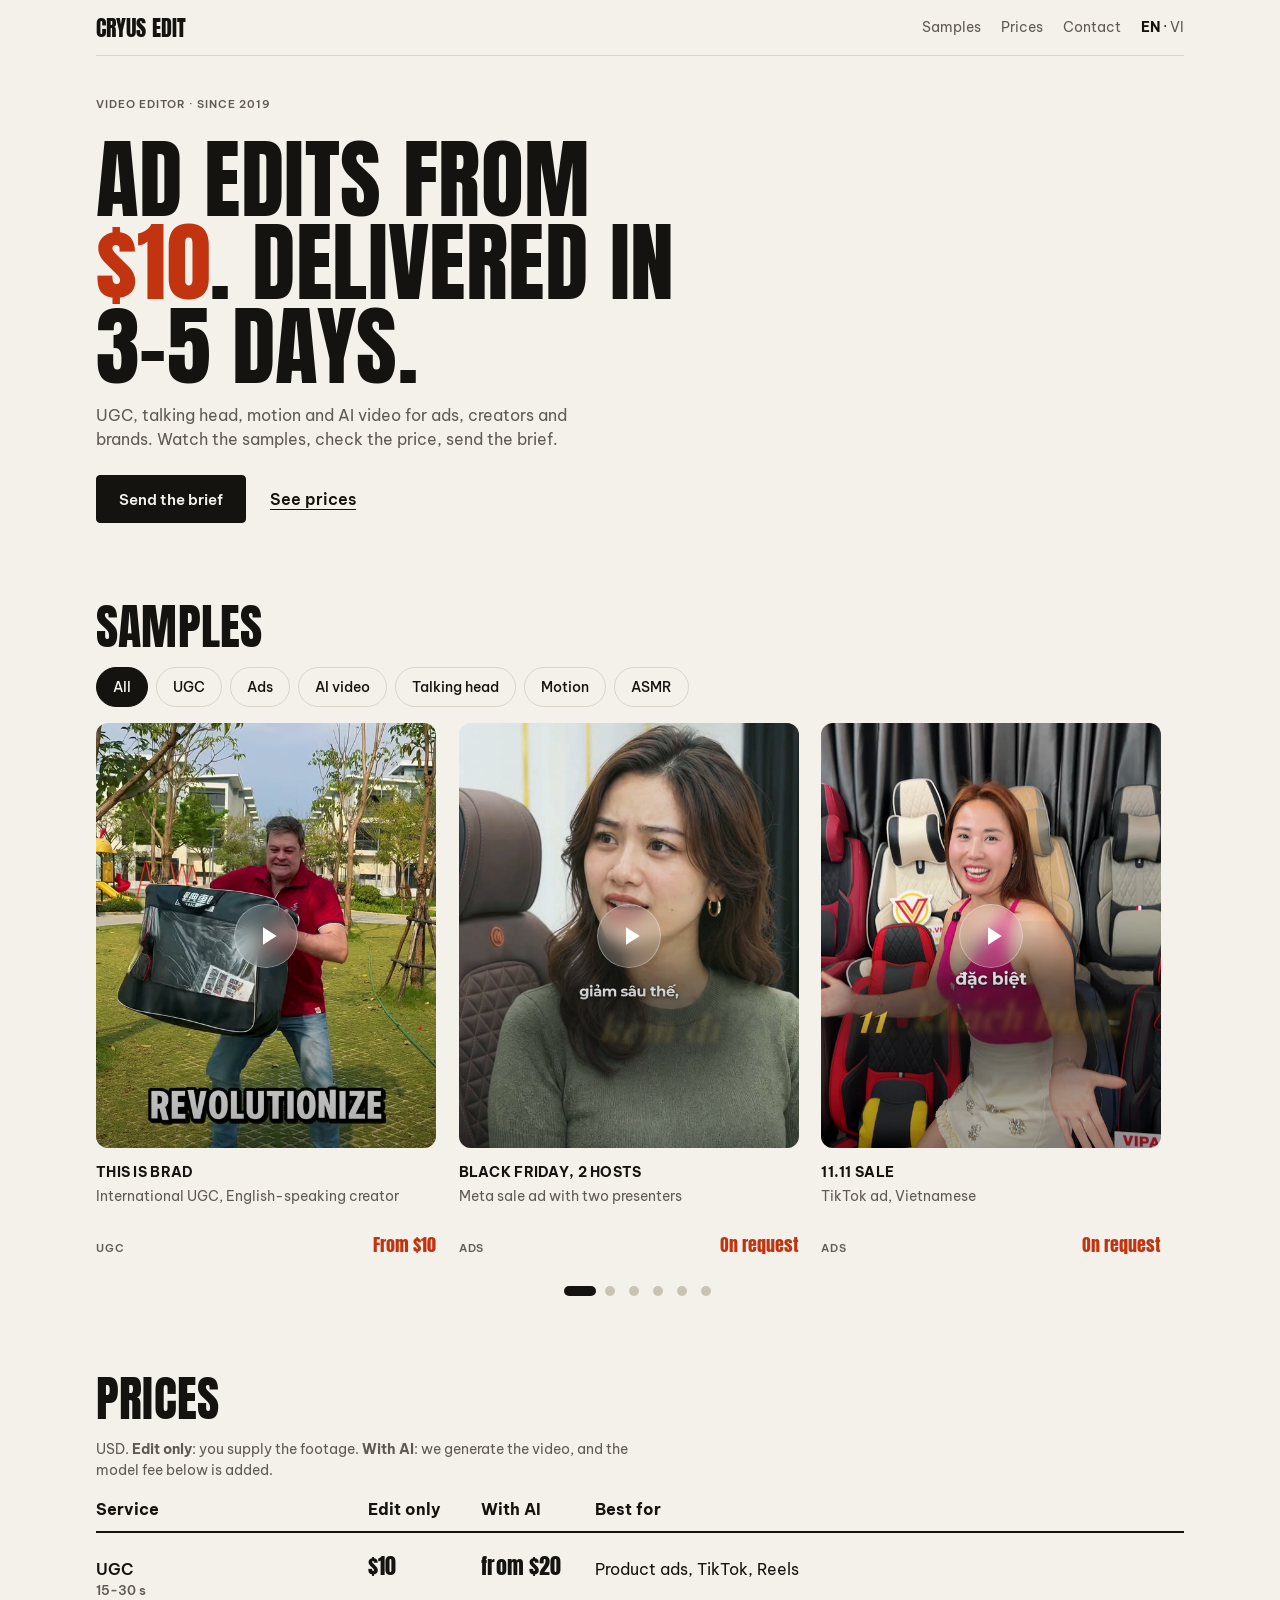
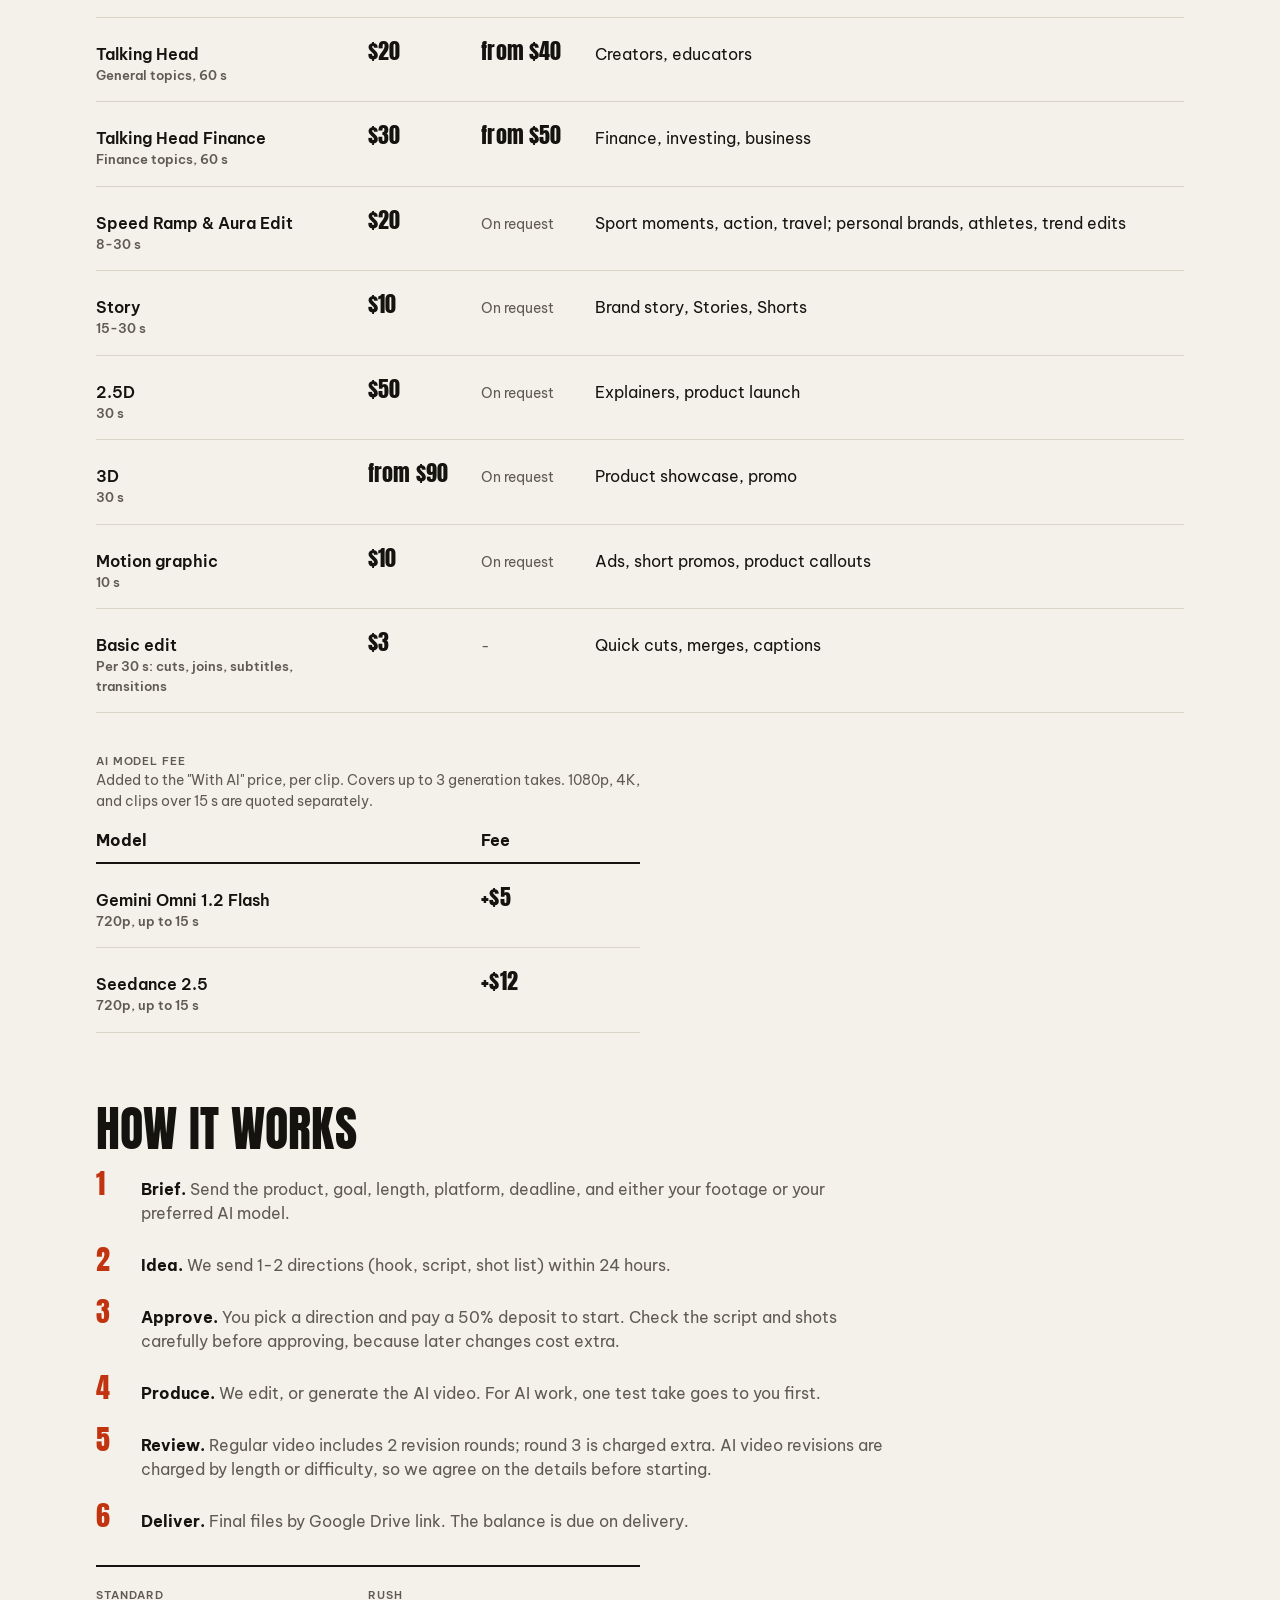
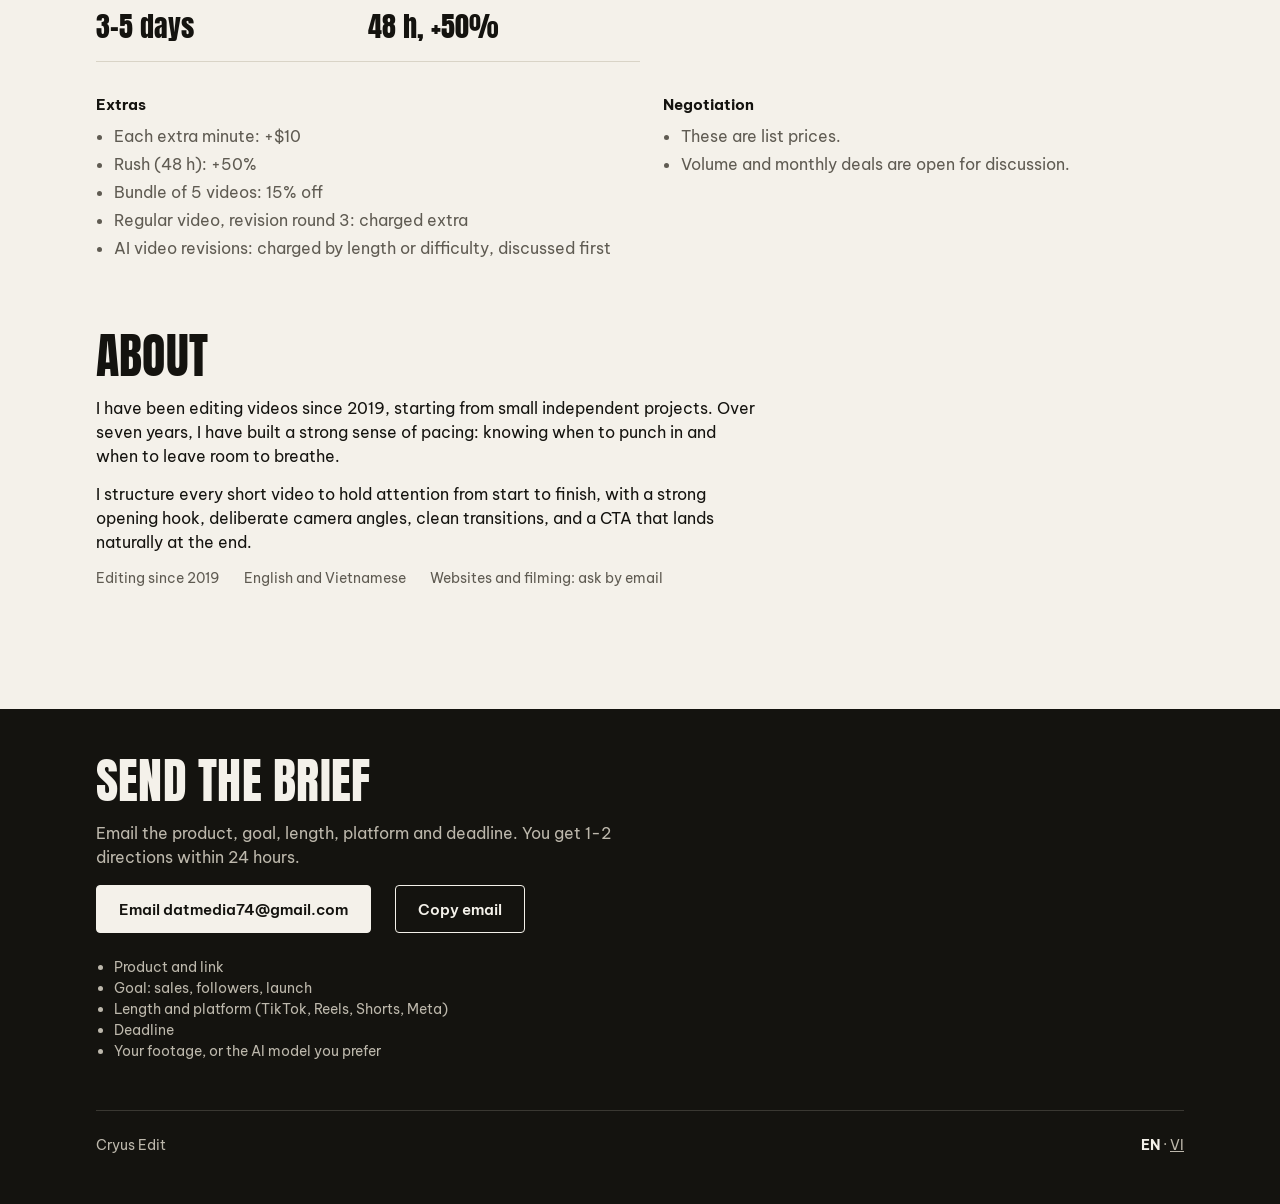
==== commit 5f8e3c7b: "Samples: rail with 3 per page (2 on phones), dot pager, 4:5 posters, glass play button" ====
--- a/index.html
+++ b/index.html
@@ -18,7 +18,7 @@
 <link rel="preconnect" href="https://fonts.googleapis.com">
 <link rel="preconnect" href="https://fonts.gstatic.com" crossorigin>
 <link href="https://fonts.googleapis.com/css2?family=Anton&family=Be+Vietnam+Pro:wght@400;500;600&display=swap" rel="stylesheet">
-<link rel="stylesheet" href="site.css?v=6">
+<link rel="stylesheet" href="site.css?v=7">
 </head>
 <body>
 <main>
@@ -53,7 +53,7 @@
       <button class="chip" type="button" data-cat="motion" aria-pressed="false">Motion</button>
       <button class="chip" type="button" data-cat="asmr" aria-pressed="false">ASMR</button>
     </div>
-    <ul class="grid" id="samples">
+    <ul class="rail" id="samples">
 <!-- samples -->
       <li class="card" data-cat="ugc">
         <button class="play" type="button" data-yt="WbMTr-tHwks" aria-label="Play This Is Brad"><img src="posters/this-is-brad.jpg" alt="" width="540" height="960" loading="lazy"></button>
@@ -128,7 +128,7 @@
         <h3>ASMR, black and beige</h3><p>Product sound only</p><div class="meta"><span class="caps">ASMR</span><b>On request</b></div>
       </li><!-- /samples -->
     </ul>
-    <button class="btn ghost more" id="more" type="button" hidden>Show all samples</button>
+    <nav class="dots" id="dots" aria-label="Sample pages"></nav>
   </section>
 
   <section id="prices" aria-labelledby="prices-title">
@@ -223,6 +223,6 @@
     <footer><span>Cryus Edit</span><span><strong>EN</strong> · <a href="vi/" hreflang="vi">VI</a></span></footer>
   </div>
 </section>
-<script src="site.js?v=6"></script>
+<script src="site.js?v=7"></script>
 </body>
 </html>
--- a/site.css
+++ b/site.css
@@ -50,27 +50,31 @@
   .chip { flex: none; min-height: 40px; padding: 0 16px; border: 1px solid var(--rule); border-radius: 999px; background: transparent; color: var(--ink); font: 500 14px var(--text); cursor: pointer; transition: background 120ms ease-out, color 120ms ease-out, border-color 120ms ease-out; }
   .chip[aria-pressed="true"] { background: var(--ink); border-color: var(--ink); color: var(--paper); }
   /* Cards on the 48-column grid: --cell = content width / 48; gaps are whole cells. */
-  /* phone: 2 cards of 23 cells + 2-cell gutter = 48. desktop: 4 modules of 12 cells (11 card + 1 gutter). */
-  .grid { --span: 23; --text: 138px; display: grid; grid-template-columns: repeat(2, calc(var(--cell) * var(--span))); gap: calc(var(--cell) * 3) calc(var(--cell) * 2); list-style: none; margin: 0; padding: 0; }
-  @media (min-width: 720px) { .grid { --span: 11; --text: 116px; grid-template-columns: repeat(4, calc(var(--cell) * var(--span))); gap: calc(var(--cell) * 2) var(--cell); } }
-  /* card height rounded up to whole cells: poster (9:16) + the text block */
-  .grid .card { height: round(up, calc(var(--cell) * var(--span) * 16 / 9 + var(--text)), var(--cell)); }
-  .card { display: flex; flex-direction: column; background: #FBF9F4; border: 1px solid var(--rule); border-radius: 8px; overflow: hidden; transition: transform 200ms var(--ease), box-shadow 200ms var(--ease); }
-  @media (hover: hover) { .card:hover { transform: translateY(-3px); box-shadow: 0 10px 24px -14px rgba(20, 19, 15, .35); } }
-  .play { flex: none; position: relative; display: block; width: 100%; padding: 0; border: 0; overflow: hidden; background: #000; cursor: pointer; aspect-ratio: 9 / 16; }
-  .play img { display: block; width: 100%; height: 100%; object-fit: cover; transition: transform 200ms var(--ease); }
-  .play:hover img { transform: scale(1.02); }
-  .play::after { content: ""; position: absolute; left: 50%; top: 50%; width: 52px; height: 52px; margin: -26px 0 0 -26px; border-radius: 50%; background: rgba(244, 241, 234, .92) url("data:image/svg+xml,%3Csvg xmlns='http://www.w3.org/2000/svg' viewBox='0 0 24 24'%3E%3Cpath fill='%2314130F' d='M8 5v14l11-7z'/%3E%3C/svg%3E") no-repeat 55% 50% / 22px; box-shadow: 0 4px 16px rgba(0, 0, 0, .3); transition: transform 150ms var(--ease); }
-  .play:hover::after { transform: scale(1.08); }
-  /* fixed text rows so every card's title, line and price sit on the same lines */
-  .card h3 { margin: 0; padding: 12px 12px 0; font-size: 15px; font-weight: 600; line-height: 20px; height: 32px; white-space: nowrap; overflow: hidden; text-overflow: ellipsis; box-sizing: border-box; }
-  .card p { margin: 0; padding: 4px 12px 0; font-size: 13px; line-height: 18px; height: 36px; color: var(--muted); display: -webkit-box; -webkit-line-clamp: 2; -webkit-box-orient: vertical; overflow: hidden; box-sizing: content-box; }
-  .meta { display: flex; align-items: baseline; justify-content: space-between; gap: 8px; margin-top: auto; padding: 12px; font-variant-numeric: tabular-nums; }
-  .meta b { font-family: var(--display); font-weight: 400; font-size: 17px; line-height: 20px; color: var(--accent); white-space: nowrap; }
-  .meta .caps { line-height: 20px; min-width: 0; white-space: nowrap; overflow: hidden; text-overflow: ellipsis; }
-  /* narrow cards: category above the price, so neither wraps */
-  @media (max-width: 719px) { .meta { flex-direction: column; align-items: flex-start; gap: 2px; } .meta .caps { line-height: 16px; max-width: 100%; } }
-  .more { margin-top: 24px; }
+  /* Sample rail: pages of 3 (desktop) or 2 (phone) cards, swipe or tap a dot.
+     desktop: 3 modules of 16 cells (15 card + 1 gutter) = one 48-cell page; phone: 23 + 2 gutter. */
+  .rail { --span: 23; --gap: 2; position: relative; display: grid; grid-auto-flow: column; grid-auto-columns: calc(var(--cell) * var(--span)); column-gap: calc(var(--cell) * var(--gap)); overflow-x: auto; scroll-snap-type: x mandatory; scroll-behavior: smooth; overscroll-behavior-x: contain; scrollbar-width: none; list-style: none; margin: 0; padding: 0; }
+  .rail::-webkit-scrollbar { display: none; }
+  @media (min-width: 720px) { .rail { --span: 15; --gap: 1; } }
+  .card { display: flex; flex-direction: column; scroll-snap-align: start; min-width: 0; }
+  .play { flex: none; position: relative; display: block; width: 100%; padding: 0; border: 0; border-radius: 12px; overflow: hidden; background: #000; cursor: pointer; aspect-ratio: 4 / 5; }
+  .play img { display: block; width: 100%; height: 100%; object-fit: cover; transition: transform 400ms var(--ease); }
+  .play:hover img { transform: scale(1.03); }
+  .play::before { content: ""; position: absolute; inset: 0; background: linear-gradient(180deg, transparent 55%, rgba(0, 0, 0, .35)); }
+  .play::after { content: ""; position: absolute; left: 50%; top: 50%; width: 64px; height: 64px; margin: -32px 0 0 -32px; border-radius: 50%; background: rgba(255, 255, 255, .2) url("data:image/svg+xml,%3Csvg xmlns='http://www.w3.org/2000/svg' viewBox='0 0 24 24'%3E%3Cpath fill='%23fff' d='M8 5v14l11-7z'/%3E%3C/svg%3E") no-repeat 56% 50% / 30px; -webkit-backdrop-filter: blur(8px); backdrop-filter: blur(8px); box-shadow: inset 0 0 0 1px rgba(255, 255, 255, .35); transition: transform 150ms var(--ease), background-color 150ms var(--ease); }
+  .play:hover::after { transform: scale(1.08); background-color: rgba(255, 255, 255, .3); }
+  /* text under the poster: name, one line of what it is, category + price on a shared bottom line */
+  .card h3 { margin: 14px 0 0; font-size: 14px; font-weight: 700; line-height: 20px; letter-spacing: .02em; text-transform: uppercase; white-space: nowrap; overflow: hidden; text-overflow: ellipsis; }
+  .card p { margin: 4px 0 0; font-size: 14px; line-height: 20px; height: 40px; color: var(--muted); display: -webkit-box; -webkit-line-clamp: 2; -webkit-box-orient: vertical; overflow: hidden; }
+  .meta { display: flex; align-items: baseline; justify-content: space-between; gap: 8px; margin-top: 8px; font-variant-numeric: tabular-nums; }
+  .meta b { font-family: var(--display); font-weight: 400; font-size: 18px; line-height: 22px; color: var(--accent); white-space: nowrap; }
+  .meta .caps { line-height: 22px; min-width: 0; white-space: nowrap; overflow: hidden; text-overflow: ellipsis; }
+  @media (max-width: 719px) { .play::after { width: 48px; height: 48px; margin: -24px 0 0 -24px; background-size: 22px; } .meta { flex-direction: column; align-items: flex-start; gap: 0; } .card p { font-size: 13px; line-height: 18px; height: 36px; } }
+  .dots { display: flex; justify-content: center; flex-wrap: wrap; margin-top: 20px; }
+  .dots button { min-width: 24px; height: 24px; padding: 0 2px; border: 0; background: none; cursor: pointer; }
+  .dots button::before { content: ""; display: block; width: 10px; height: 10px; margin: auto; border-radius: 5px; background: #C9C3B5; transition: width 250ms var(--ease), background-color 250ms var(--ease); }
+  .dots button[aria-current="true"]::before { width: 32px; background: var(--ink); }
+  .dots button:hover::before { background: var(--muted); }
+  .dots button[aria-current="true"]:hover::before { background: var(--ink); }
 
   /* Lightbox */
   .lightbox { position: fixed; inset: 0; z-index: 50; display: grid; place-items: center; padding: 16px; background: rgba(20, 19, 15, .92); animation: fade 200ms var(--ease); }
